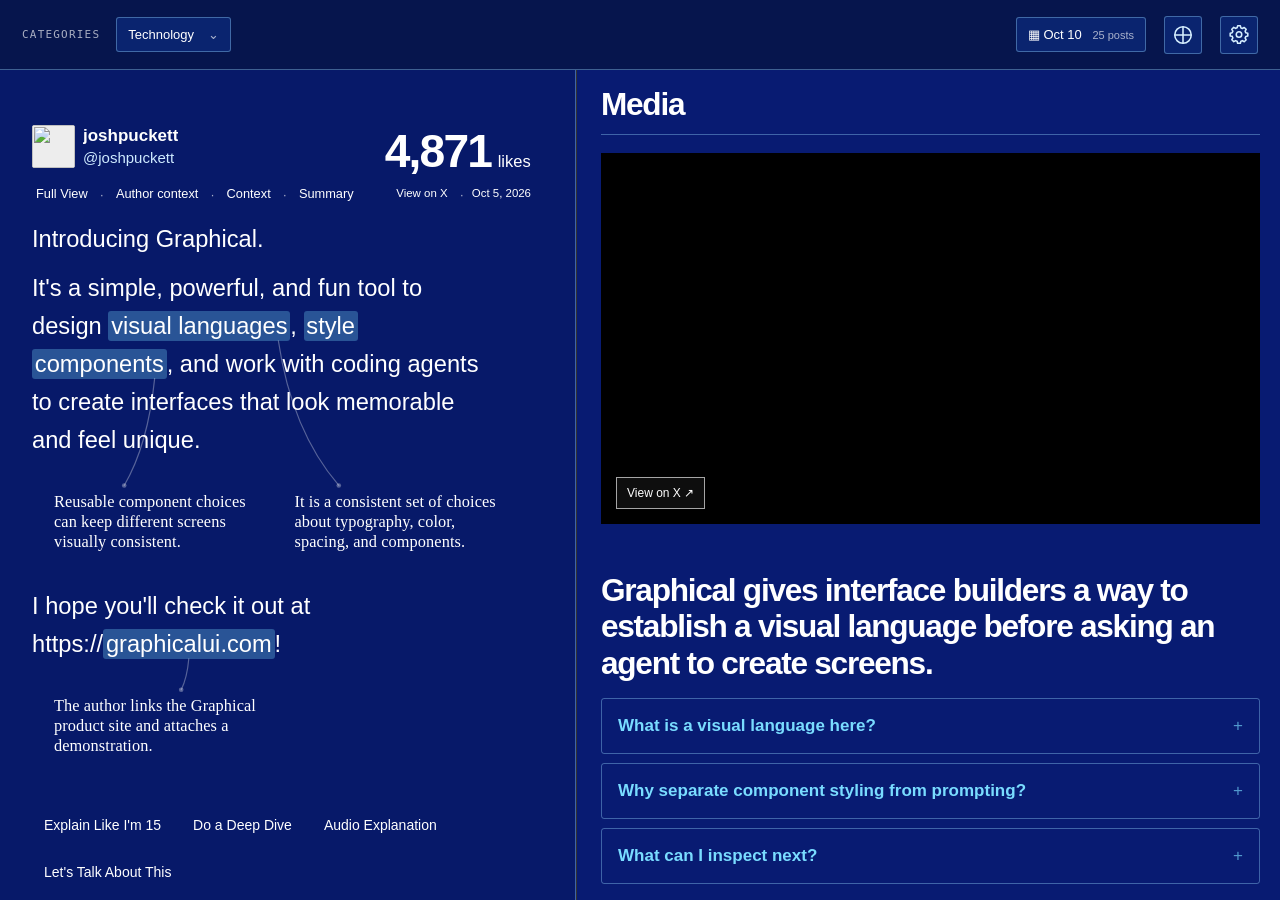
==== index.html @ bf4088bb "Make mobile feed media frames transparent with gray outlines" ====
<!doctype html>
<html lang="en"><head><meta charset="utf-8"><meta name="viewport" content="width=device-width,initial-scale=1"><meta name="description" content="Explore Unseen Gold: posts, perspectives and videos, with filters you control."><meta name="referrer" content="no-referrer"><title>Unseen Gold · Explore</title><link rel="icon" href="assets/logo.png"><link rel="stylesheet" href="style.css?v=black-video-frame-6"><link rel="stylesheet" href="themes.css?v=paper-library-2"><link rel="stylesheet" href="theme-palettes.css?v=expanded-paper-1"><link rel="stylesheet" href="theme-paper.css?v=paper-library-2"><link rel="stylesheet" href="left-reading.css?v=likes-size-nudge-2"><link rel="stylesheet" href="storyline-clean.css?v=1"><link rel="stylesheet" href="compact-feed.css?v=content-only-2"><link rel="stylesheet" href="card-stickers.css?v=expanded-edge-art-3"><link rel="stylesheet" href="world-context.css?v=soft-current-hover-8"><link rel="stylesheet" href="daily-reading.css?v=click-note-3"><link rel="stylesheet" href="category-filters.css?v=1"><link rel="stylesheet" href="reading-progress.css?v=bottom-float-13"><link rel="stylesheet" href="thread-reading.css?v=blue-contrast-7"><link rel="stylesheet" href="floating-video.css?v=draggable-mini-15"><link rel="stylesheet" href="thread-theme.css?v=blue-contrast-4"><link rel="stylesheet" href="post-mini-view.css?v=metadata-size-5"><link rel="stylesheet" href="profile-viewer.css?v=tap-card-5"><link rel="stylesheet" href="post-explorations.css?v=questions-overview-3"><link rel="stylesheet" href="guided-exploration.css?v=guided-visit-2"><link rel="stylesheet" href="youtube-reading.css?v=minute-paragraphs-2"><link rel="stylesheet" href="mobile.css?v=transparent-media-15"></head>
<body><nav id="folder-bar" class="folder-bar" aria-label="Browse categories and daily collections"></nav>
<main><p id="summary" class="sr-only" role="status">Loading your library…</p><section id="viewer"><section id="compact-feed" aria-label="Compact post feed" hidden></section><div class="post-stage"><nav class="post-step-toolbar" aria-label="Browse one post at a time"><button type="button" id="step-prev">← Previous</button><span class="post-step-count"></span><button type="button" id="step-next">Next →</button></nav><div class="post-position"><section id="feed" aria-label="Post feed"></section></div><nav class="post-browser" aria-label="Browse posts"><div id="post-thumbnails" aria-label="Post previews"></div><div class="post-nav-arrows"><button id="prev" class="nav-arrow" aria-label="Previous post">←</button><button id="next" class="nav-arrow" aria-label="Next post">→</button></div></nav></div><aside id="insights" aria-label="Post information"></aside></section><section id="empty" hidden><h2>No posts match these filters</h2><p>Try a lower minimum or a wider date range.</p><button id="empty-reset">Reset filters</button></section></main><header id="bottom-settings" class="topbar" inert><div class="filterbar" aria-label="Explore filters"><div id="common-filters"></div><span class="filter-divider" aria-hidden="true"></span><div id="advanced-filters"></div><div id="feed-layout-switch" role="group" aria-label="Feed layout"><button type="button" data-feed-layout="compact-full">Compact Full Width</button><button type="button" data-feed-layout="compact-split">Compact Split</button><button type="button" data-feed-layout="grid">Grid</button><button type="button" data-feed-layout="next-post">Next Post</button><button type="button" data-feed-layout="panels">Panels</button></div><button id="reset">Reset</button><span class="filter-divider" aria-hidden="true"></span><nav class="tabs" aria-label="Library"><button data-tab="explore" aria-pressed="true">Explore</button><button data-tab="curated" aria-pressed="false">Curated for You</button><button data-tab="saved" aria-pressed="false">Saved <span id="saved-count">0</span></button><button data-tab="custom" aria-pressed="false">My X</button></nav><a href="watch/">Video rooms</a><button id="second-screen">Second screen</button><button id="fullscreen" aria-label="Toggle fullscreen">⛶</button></div><form id="x-source-form" class="x-source-form"><label for="x-source-url">X link</label><input id="x-source-url" type="url" inputmode="url" placeholder="https://x.com/i/bookmarks" aria-label="Custom X link" required><button type="submit">Load</button><button type="button" id="x-import-open">Import data</button></form></header><dialog id="x-import-dialog" class="x-import-dialog"><form method="dialog" class="x-import-dialog-head"><h2>Import X posts</h2><button aria-label="Close import dialog">×</button></form><p>Paste a JSON array of posts captured from the X link. Your imported posts stay in this browser.</p><textarea id="x-import-json" aria-label="X posts JSON" spellcheck="false" placeholder='[{"url":"https://x.com/name/status/123","xText":"Post text"}]'></textarea><div class="x-import-dialog-actions"><span id="x-import-status" role="status"></span><button type="button" id="x-import-save">Show posts</button></div></dialog><script src="mobile-source-previews.js?v=verified-blocks-1"></script><script src="explorer-core.js?v=feed-order-1"></script><script src="source-explainers.js?v=muse-link-1"></script><script src="related-posts.js?v=1"></script><script src="storyline-data.js?v=1"></script><script src="researcher-profiles.js?v=3"></script><script src="world-context.js?v=leaf-descriptions-4"></script><script src="category-filters.js?v=1"></script><script src="daily-reading.js?v=1"></script><script src="floating-video.js?v=draggable-mini-16"></script><script src="youtube-reading-data.js?v=source-text-1"></script><script src="youtube-reading.js?v=visible-autoplay-3"></script><script src="post-explorations-data.js?v=research-five-2"></script><script src="guided-exploration-data.js?v=guided-five-2"></script><script src="guided-exploration.js?v=mobile-preview-policy-3"></script><script src="post-explorations.js?v=guided-visit-6"></script><script src="discussion-demo.js?v=mini-priority-21"></script><script src="card-stickers.js?v=24-edge-art-2"></script><script src="left-reading.js?v=connected-notes-1"></script><script src="compact-feed.js?v=grid-fullscreen-1"></script><script src="highlight-popup.js?v=content-only-4"></script><script src="post-mini-view.js?v=full-view-4"></script><script src="author-profiles.js?v=public-profiles-1"></script><script src="profile-viewer.js?v=first-card-5"></script><script src="reading-arrows.js?v=consistent-line-color-1"></script>
<script src="author-context.js?v=post-role-1"></script><script src="post-context.js?v=1"></script><script src="post-summaries.js?v=1"></script><script src="reading-note-details.js?v=extra-context-1"></script>
<script src="thread-reading.js?v=resource-cues-2"></script><script src="app.js?v=mobile-profile-tap-23"></script><script src="reading-progress.js?v=right-nudge-14"></script><script src="mobile-video.js?v=autoplay-mini-2"></script><script src="mobile.js?v=links-after-explore-11"></script></body></html>
---- style.css ----
:root{color-scheme:light;font-family:Inter,-apple-system,BlinkMacSystemFont,"Segoe UI",sans-serif;color:#242424;background:#f5f5f5}*{box-sizing:border-box}body{margin:0}a{color:inherit;text-decoration:none}button{font:inherit;cursor:pointer}button:disabled{opacity:.25;cursor:default}button:focus-visible,a:focus-visible{outline:3px solid #949494;outline-offset:4px}[hidden]{display:none!important}.topbar{position:sticky;top:0;z-index:5;background:linear-gradient(110deg,#343434,#545454);color:#ffffff;box-shadow:0 3px 14px #2b2b2b20}.filterbar{display:flex;align-items:center;gap:7px;flex-wrap:nowrap;padding:13px 18px;overflow-x:auto;scrollbar-width:thin;scrollbar-color:#999999 transparent}.filterbar>div,.tabs{display:flex;align-items:center;gap:6px;flex-shrink:0}.filterbar button,.filterbar>a{flex-shrink:0;white-space:nowrap;font:500 12px ui-monospace,SFMono-Regular,Menlo,monospace;padding:9px 10px;border:1px solid #ffffff26;border-radius:6px;background:#ffffff0c;color:#eaeaea}.filterbar button strong{font-weight:700;color:white;margin-left:6px}.filterbar button:hover{background:#ffffff20}.filterbar button.active{border-color:#d7d7d7}.filterbar button[aria-pressed=true]{background:#ffffff;color:#313131}.filter-divider{flex:0 0 1px;height:24px;background:#ffffff35;margin:0 4px}.tabs{gap:3px}.filterbar .tabs button{font-family:inherit}.sr-only{position:absolute;width:1px;height:1px;padding:0;margin:-1px;overflow:hidden;clip:rect(0,0,0,0);white-space:nowrap;border:0}main{padding:0 28px 50px}#viewer{display:grid;grid-template-columns:minmax(0,1fr) minmax(0,1fr);min-height:calc(100vh - 70px);align-items:center;gap:30px;max-width:1900px;margin:auto}.post-stage{display:grid;grid-template-columns:38px minmax(0,1fr) 38px;align-items:center;gap:18px;padding:65px 0;overflow:visible}.post-position{min-width:0;max-width:620px;width:100%;justify-self:center}#f2f2f2dd{overflow:visible}.card{background:white;border-radius:15px;border:1px solid #ffffff;box-shadow:0 28px 65px -20px #2b2b2b38,0 7px 18px -8px #23232320;overflow:visible;color:#242424}.card-body{padding:28px}.card-header{display:flex;gap:12px;align-items:center;margin-bottom:23px}.avatar{width:43px;height:43px;border-radius:50%;object-fit:cover;display:grid;place-items:center;background:#ededed;font-weight:700}.identity{min-width:0}.name{display:block;font-size:15px;font-weight:750}.handle{display:block;font-size:13px;color:#898989;margin-top:4px}.x-logo{margin-left:auto;font-size:24px;color:#2d2d2d}.post-text{font-size:clamp(16px,1.2vw,19px);line-height:1.65;white-space:pre-wrap;overflow-wrap:anywhere;margin:0}.post-text a{color:#5d5d5d}.media{display:grid;gap:5px;margin-top:22px}.media img,.media video{display:block;max-height:530px;width:100%;object-fit:contain;border-radius:8px;background:#f4f4f4}.post-footer{display:flex;align-items:center;gap:15px;padding:17px 28px;border-top:1px solid #eeeeee;color:#8f8f8f;font-size:12px}.post-footer a{margin-left:auto;color:#6b6b6b}.save{border:0;background:none;color:#616161;font-size:23px;padding:0}.save[aria-pressed=true]{color:#727272}.nav-arrow{display:grid;place-items:center;width:38px;height:48px;border:0;background:transparent;color:#777777;font-size:28px;border-radius:30px;transition:background .15s}.nav-arrow:hover:not(:disabled){background:#e3e3e3;color:#3f3f3f}#page-count{display:block;text-align:center;font:12px ui-monospace,monospace;color:#a4a4a4;letter-spacing:2px;margin-top:28px}#insights{padding:60px 5vw 65px 2vw;align-self:center;min-width:0}.likes-hero{display:flex;flex-wrap:wrap;align-items:baseline;column-gap:17px;row-gap:0;margin-bottom:33px}.likes-number{font-size:clamp(48px,6.1vw,112px);font-weight:800;letter-spacing:-.065em;line-height:1.06;color:#282828;font-variant-numeric:tabular-nums}.likes-label{font-size:clamp(25px,2.6vw,46px);font-weight:450;color:#848484;letter-spacing:-1.5px}.detail-metrics{list-style:none;margin:0 0 0 18px;padding:0 0 0 24px;border-left:1px solid #dbdbdb;display:flex;flex-direction:column;gap:24px}.detail-metrics li{display:flex;align-items:baseline;flex-wrap:wrap;gap:8px 12px;font-size:17px;position:relative;padding-left:17px}.metric-dot{position:absolute;width:6px;height:6px;border-radius:50%;background:currentColor;left:0;top:10px}.metric-value{font-weight:700;font-size:22px;font-variant-numeric:tabular-nums}.metric-value.unknown{font-size:17px;font-weight:500;opacity:.72}.metric-label{font-size:16px;opacity:.8}.bookmarks{color:#6c6c6c}.comments{color:#717171}.retweets{color:#7f7f7f}.quotes{color:#7d7d7d}.views{color:#757575}.ratio{color:#7e7e7e}.post-context{margin:42px 0 0 43px;max-width:400px;color:#949494;font-size:13px;line-height:1.6}.post-context>span{color:#6e6e6e}.post-context p{margin:4px 0 13px}.post-context small{font-size:12px;color:#a5a5a5}.video-frame{display:block;width:100%;aspect-ratio:16/9;border:0;border-radius:15px 15px 0 0}.original{display:block;font-size:13px;color:#616161;margin-top:15px}#empty{text-align:center;padding:20vh 20px;color:#949494}#empty h2{color:#3c3c3c}#empty button{background:#545454;color:white;padding:12px 20px;border:0;border-radius:7px;margin-top:15px}.error{padding:30px}.companion #second-screen{display:none}@media(min-width:1700px){.filterbar{gap:9px}.filterbar button,.filterbar>a{font-size:13px}}@media(max-width:900px){main{padding:0 14px 40px}#viewer{gap:5px}.post-stage{gap:8px;grid-template-columns:25px minmax(0,1fr) 25px}.nav-arrow{width:25px}.card-body{padding:20px}.post-footer{padding:15px 20px;flex-wrap:wrap}#insights{padding:50px 15px}.likes-number{font-size:46px}.detail-metrics{margin-left:5px;padding-left:15px}.post-context{margin-left:22px}.metric-value{font-size:19px}}@media(max-width:650px){#viewer{grid-template-columns:1fr;gap:0}.post-stage{padding:42px 0 15px;grid-template-columns:27px minmax(0,1fr) 27px}.post-position{max-width:470px}#insights{padding:25px 46px 40px}.likes-number{font-size:58px}.likes-label{font-size:30px}.detail-metrics{gap:19px}.post-text{font-size:16px}.card-body{padding:22px}.likes-hero{margin-bottom:26px}}

/* Monochrome reading surface: all metadata and actions live on the right. */
:root{background:#f7f7f7;color:#161616}.topbar{background:#111;color:#fff;box-shadow:none}.filterbar button,.filterbar>a{color:#ddd;background:#1b1b1b;border-color:#383838}.filterbar button.active{border-color:#fff}.filterbar button[aria-pressed=true]{color:#111;background:#fff}.card{border-radius:4px;box-shadow:0 26px 65px -22px #00000035,0 6px 16px -9px #00000024}.media img,.media video{border-radius:2px;filter:grayscale(1)}.avatar{filter:grayscale(1)}.likes-number{color:#151515}.likes-label{color:#666}.detail-metrics li{color:#555}.metric-value{color:#222}.post-actions{display:flex;align-items:center;flex-wrap:wrap;gap:20px;margin:32px 0 0 43px;font-size:13px;color:#666}.post-actions a{color:#222;text-decoration:underline;text-underline-offset:4px}.post-actions .save{color:#222;font-size:14px}.video-frame{border-radius:4px 4px 0 0}.post-context{margin-top:24px}.post-text a{color:#333;text-decoration:underline}#page-count{color:#888}.nav-arrow:hover:not(:disabled){background:#e8e8e8;color:#111}#empty button{background:#111}
/* Dense two-post discussion prototype. */
:root{color-scheme:dark;background:#111;color:#eee}body{background:#111}.topbar{background:#111;border-bottom:1px solid #333}.filterbar{padding:9px 14px}.filterbar button,.filterbar>a{padding:7px 9px;border-radius:3px;font-size:12px}main{padding:0}#viewer{height:calc(100vh - 57px);min-height:0;grid-template-columns:minmax(0,45fr) minmax(0,55fr);gap:0;max-width:none;align-items:stretch}.post-stage{padding:40px 20px;gap:12px;grid-template-columns:28px minmax(0,1fr) 28px;overflow-y:auto;align-content:start;align-items:center}.post-position{margin-top:30px;max-width:540px}.card{color:#1d1d1d;background:#fff;box-shadow:0 25px 60px #0008;border-color:#fff}.card .post-text{font-size:17px}.card .name{color:#151515}.card .handle{color:#777}.card .x-logo{color:#111}.nav-arrow{width:28px;color:#aaa}.nav-arrow:hover:not(:disabled){background:#303030;color:#fff}.media{max-height:45vh;overflow:auto}.media img{max-height:400px}#insights{padding:0 20px 0 24px;overflow-y:auto;align-self:stretch;border-left:1px solid #333;scrollbar-width:thin;scrollbar-color:#444 #111}.compact-post-data{display:flex;justify-content:space-between;align-items:center;gap:10px;padding-top:21px}.likes-hero{gap:9px;margin:0}.likes-number{font-size:44px;color:#f2f2f2;letter-spacing:-2px}.likes-label{font-size:27px;color:#eee;letter-spacing:-1px}.compact-actions{display:flex;gap:13px;align-items:center;font-size:11px;color:#aaa;flex-wrap:wrap;justify-content:flex-end}.compact-actions a{color:#ddd}.compact-actions .save{font-size:20px;color:#ddd}.metric-ticker{display:flex;gap:13px;flex-wrap:wrap;color:#888;font:11px ui-monospace,monospace;padding:11px 0 16px;border-bottom:1px solid #333}.metric-ticker b{color:#ccc;font-weight:500}.demo-strip{display:flex;justify-content:space-between;gap:10px;padding:10px 0;color:#777;font:9px ui-monospace,monospace;letter-spacing:.4px}.discussion-tabs{display:flex;border:1px solid #444;border-radius:3px;overflow:hidden;position:sticky;top:0;z-index:2;background:#161616}.discussion-tabs button{flex:1;padding:11px 8px;border:0;border-right:1px solid #333;background:transparent;color:#aaa;font-size:12px;white-space:nowrap}.discussion-tabs button:last-child{border-right:0}.discussion-tabs button[aria-pressed=true]{background:#ededed;color:#111;font-weight:650}.discussion-tabs button span{font:10px ui-monospace,monospace;opacity:.6;margin-left:7px}.discussion-tools{display:flex;align-items:center;gap:12px;padding:12px 0;color:#888;font:11px ui-monospace,monospace}.discussion-tools label{display:flex;align-items:center;gap:7px;white-space:nowrap}.discussion-tools select{font:11px inherit;border:1px solid #3a3a3a;background:#1a1a1a;color:#ddd;padding:6px;border-radius:3px}.discussion-tools input{min-width:60px;flex:1;padding:7px 9px;background:#191919;color:#eee;border:1px solid #333;border-radius:3px;font-size:12px}.discussion-tools>span{white-space:nowrap}.thread-columns{display:grid;grid-template-columns:1fr 56px 56px;padding:7px 25px 7px 10px;font:9px ui-monospace,monospace;color:#666;letter-spacing:1px;border-bottom:1px solid #3a3a3a}.thread-columns span:not(:first-child){text-align:right}.thread{border-bottom:1px solid #303030}.thread-head{display:grid;grid-template-columns:21px minmax(0,1fr) 43px 49px 13px;width:100%;align-items:center;gap:7px;text-align:left;background:transparent;color:#ddd;border:0;padding:13px 4px 13px 8px;border-radius:0}.thread-head:hover{background:#1c1c1c}.thread-index{font:10px ui-monospace,monospace;color:#626262;align-self:start;padding-top:3px}.thread-title{font-size:13px;line-height:1.45}.thread-meta{display:block;color:#777;font:10px ui-monospace,monospace;margin-top:6px;line-height:1.8}.thread-meta em{font-style:normal;background:#222;border:1px solid #333;border-radius:2px;padding:2px 4px;color:#929292;font-size:9px}.thread-count{text-align:right;color:#aaa;font:11px ui-monospace,monospace}.expand-symbol{color:#777;text-align:right}.thread.expanded{background:linear-gradient(90deg,#1c1c1c,#151515)}.thread-content{margin:0 15px 15px 35px;border-left:1px solid #444;padding:1px 0 0 14px}.answer-heading{display:flex;align-items:center;gap:9px;margin-top:2px}.speaker{font-size:12px;font-weight:650;color:#eee}.type-label{font:9px ui-monospace,monospace;color:#777;border:1px solid #444;padding:2px 5px;border-radius:2px}.thread-content>p{font-size:13px;line-height:1.6;color:#bcbcbc;margin:9px 0}.answer-actions{display:flex;gap:12px;align-items:center;flex-wrap:wrap;color:#666;font:10px ui-monospace,monospace}.answer-actions button{background:#252525;border:1px solid #3f3f3f;padding:5px 7px;border-radius:3px;color:#bbb;font-size:10px}.answer-actions button[aria-pressed=true]{background:#eee;color:#111}.human-reply{display:flex;gap:9px;margin-top:16px;padding-top:11px;border-top:1px solid #2d2d2d;font-size:11px}.initials{display:grid;place-items:center;flex:0 0 23px;height:23px;border-radius:3px;background:#333;color:#aaa;font:9px ui-monospace,monospace}.human-reply strong{font-size:11px;color:#bcbcbc}.reply-time{font:10px ui-monospace,monospace;color:#666}.human-reply p{font-size:12px;line-height:1.55;color:#989898;margin:5px 0}.more-replies{font-size:11px;color:#888;padding-left:32px;margin-top:6px}.more-replies summary{cursor:pointer;font-size:10px;color:#999}.more-replies p{line-height:1.6}.discussion-bottom{display:flex;justify-content:space-between;color:#666;font:9px ui-monospace,monospace;padding:15px 0 25px}.discussion-empty{font-size:13px;color:#999;padding:30px 10px}#empty h2{color:#eee}#empty{color:#aaa}@media(max-width:1050px){#viewer{grid-template-columns:minmax(0,42fr) minmax(0,58fr)}.post-stage{padding:25px 8px;gap:5px;grid-template-columns:20px minmax(0,1fr) 20px}.post-position{margin-top:25px}.card-body{padding:20px}.card .post-text{font-size:15px}#insights{padding:0 12px}.likes-number{font-size:34px}.likes-label{font-size:22px}.compact-post-data{align-items:flex-start}.compact-actions{max-width:130px;font-size:10px}.discussion-tabs button{font-size:11px;padding:10px 4px}.discussion-tabs button span{margin-left:4px}.thread-head{grid-template-columns:16px minmax(0,1fr) 30px 36px 9px;gap:4px}.thread-title{font-size:12px}}@media(max-width:650px){#viewer{height:auto;display:block}.post-stage{padding:20px 18px}.post-position{margin-top:0;max-width:430px}.post-stage .media{max-height:260px}#insights{border-left:0;border-top:1px solid #333;padding:0 15px;overflow:visible}.compact-post-data{padding-top:18px}.discussion-tabs{top:0}.thread-content{margin-left:23px}#page-count{margin:15px 0}}
.post-stage{overflow:visible}.thread-title{color:#ddd}.thread-meta{color:#939393}.demo-strip{color:#999}.thread-columns{color:#999}.answer-actions{color:#919191}.type-label{color:#999}

/* Public conversation preview: one visible turn per fixed-height thread card. */
.post-stage{position:relative;display:flex;align-items:center;justify-content:center;min-width:0;padding:34px 52px}
.post-position{margin:0;width:100%;max-width:540px}
.post-stage .nav-arrow{position:absolute;top:50%;transform:translateY(-50%);z-index:3;width:38px;height:52px;border-radius:3px;color:#aaa}
.post-stage #prev{left:9px}.post-stage #next{right:9px}
.post-stage .nav-arrow:hover:not(:disabled),.post-stage .nav-arrow:focus-visible{background:#000;color:#fff;box-shadow:0 12px 28px #0009}
.likes-number{font-size:53px}
.discussion{padding-top:15px}
.discussion-tabs{position:relative;top:auto;overflow:visible}
.discussion-tabs button{font-size:14px;padding:13px 8px}
.discussion-tabs button span{font-size:11px}
.view-tabs{display:flex;gap:4px;padding:8px 0 13px;border-bottom:1px solid #363636;margin-bottom:9px}
.view-tabs button{font-size:13px;color:#aaa;background:transparent;border:1px solid #454545;padding:7px 18px;border-radius:2px}
.view-tabs button:hover{background:#272727;color:#fff}
.view-tabs button[aria-pressed=true]{background:#eee;color:#111;border-color:#eee;font-weight:700}
.threads{display:grid;gap:9px;align-items:stretch}
.threads.list{grid-template-columns:minmax(0,1fr)}
.threads.grid{grid-template-columns:repeat(3,minmax(0,1fr))}
.thread{min-width:0;height:260px;display:flex;flex-direction:column;border:1px solid #3d3d3d;background:#181818;padding:18px 18px 11px;overflow:visible}
.thread:hover{border-color:#777;background:#1d1d1d}
.thread-top{display:flex;align-items:flex-start;gap:10px;min-width:0}
.thread-question{flex:1;min-width:0;margin:0;color:#f3f3f3;font-size:24px;line-height:1.22;font-weight:650;letter-spacing:-.035em;display:-webkit-box;-webkit-box-orient:vertical;-webkit-line-clamp:3;line-clamp:3;overflow:hidden}
.thread-icons{display:flex;gap:3px;flex:0 0 auto;margin-left:auto}
.meta-control{position:relative;display:inline-flex}
.meta-icon{display:grid;place-items:center;width:25px;height:25px;padding:0;border:1px solid #444;border-radius:2px;background:#232323;color:#aaa;font:15px ui-monospace,monospace}
.meta-icon:hover,.meta-icon:focus-visible,.meta-icon[aria-expanded=true]{background:#eee;color:#111;border-color:#eee}
.meta-popover{display:none;position:absolute;right:0;top:calc(100% + 7px);z-index:10;width:max-content;max-width:min(235px,70vw);padding:9px 11px;background:#eee;color:#111;border:1px solid #fff;box-shadow:0 10px 24px #0008;font:12px/1.4 ui-monospace,monospace;white-space:normal}
.meta-control:hover .meta-popover,.meta-control:focus-within .meta-popover,.meta-icon[aria-expanded=true]+.meta-popover{display:block}
.thread-answer{min-height:0;margin-top:16px}
.answer-by{display:block;color:#ddd;font-size:14px;font-weight:700}
.answer-by span{color:#888;font-size:12px;font-weight:400}
.thread-answer p{color:#bbb;font-size:17px;line-height:1.48;margin:7px 0 0;display:-webkit-box;-webkit-box-orient:vertical;-webkit-line-clamp:3;line-clamp:3;overflow:hidden}
.thread-navigation{display:flex;align-items:center;justify-content:space-between;gap:12px;margin-top:auto;padding-top:9px;border-top:1px solid #363636}
.turn-counter{font:12px ui-monospace,monospace;color:#858585;letter-spacing:.7px}
.turn-controls{display:flex;gap:5px}
.turn-controls button{width:31px;height:28px;padding:0;border:1px solid #505050;border-radius:2px;background:#262626;color:#eee;font-size:18px;line-height:1}
.turn-controls button:hover:not(:disabled){background:#eee;color:#111;border-color:#eee}
.turn-controls button:disabled{opacity:.28}
.threads.grid .thread{height:330px;padding:14px 11px 10px}
.threads.grid .thread-question{font-size:19px;-webkit-line-clamp:5;line-clamp:5}
.threads.grid .thread-top{gap:4px}
.threads.grid .thread-icons{gap:2px}
.threads.grid .meta-icon{width:20px;height:22px;font-size:12px}
.threads.grid .thread-answer{margin-top:13px}
.threads.grid .thread-answer p{font-size:14px;-webkit-line-clamp:6;line-clamp:6}
.threads.grid .answer-by{font-size:12px}
.threads.grid .answer-by span{font-size:10px}
.discussion-bottom{padding:13px 0 25px;font-size:10px;color:#888}
@media(max-width:1050px){.post-stage{padding:25px 31px}.post-stage #prev{left:2px}.post-stage #next{right:2px}.post-stage .nav-arrow{width:27px;height:48px}.likes-number{font-size:41px}.discussion-tabs button{font-size:12px}.thread-question{font-size:22px}.threads.grid .thread-question{font-size:16px}.threads.grid .thread-answer p{font-size:12px}}
@media(max-width:650px){.post-stage{padding:22px 34px}.post-stage .nav-arrow{top:50%}.likes-number{font-size:62px}.thread{height:280px}.thread-question{font-size:22px}.thread-answer p{font-size:16px}.threads.grid{grid-template-columns:repeat(3,minmax(0,1fr))}.threads.grid .thread{height:330px;padding:9px 6px}.threads.grid .thread-question{font-size:13px}.threads.grid .thread-answer p{font-size:11px}.threads.grid .thread-icons{flex-direction:column}}

/* Large-format reading treatment for X posts, with attribution and permalink intact. */
.post-stage{background:#f5f5f2;color:#101010;padding:26px 58px}
.post-position{height:100%;max-width:660px;display:flex;flex-direction:column;justify-content:center}
#feed{min-height:0}
.post-reading{display:flex;flex-direction:column;justify-content:center;gap:34px;width:100%;min-height:calc(100vh - 155px);background:transparent;color:#111}
.post-reading-head{display:flex;align-items:center;justify-content:space-between;gap:22px}
.post-author{display:flex;align-items:center;gap:13px;min-width:0}
.post-author .avatar{width:48px;height:48px;flex:0 0 48px;border-radius:50%}
.post-author-copy{display:flex;flex-direction:column;gap:3px;min-width:0}
.post-author-copy strong{font-size:18px;font-weight:750;line-height:1.2;color:#111}
.post-author-copy>span{font-size:14px;color:#686868}
.post-x-logo{position:absolute;top:24px;right:25px;display:grid;place-items:center;width:43px;height:43px;color:#111}
.x-mark{display:block;width:31px;height:31px}
.post-reading-content{min-width:0}
.post-reading .post-text{font-size:clamp(30px,2.15vw,42px);line-height:1.31;letter-spacing:-.038em;font-weight:520;color:#111;white-space:pre-wrap;overflow-wrap:anywhere;margin:0}
.post-reading.long-post .post-text{font-size:clamp(25px,1.72vw,34px);line-height:1.36}
.post-reading.short-post .post-text{font-size:clamp(38px,2.65vw,51px);line-height:1.2}
.post-reading .post-text a{color:inherit;font-size:inherit;letter-spacing:inherit;text-decoration:underline;text-decoration-thickness:1px;text-underline-offset:5px}
.post-reading .media{display:grid;grid-template-columns:repeat(2,minmax(0,1fr));gap:8px;margin-top:28px;max-height:none;overflow:visible}
.post-reading .media img,.post-reading .media video{max-height:240px;width:100%;height:100%;object-fit:cover;background:#e3e3e3;filter:none;border-radius:2px}
.post-reading-footer{display:flex;gap:18px;align-items:center;color:#646464;font-size:13px}
.post-reading-footer a:last-child{text-decoration:underline;text-underline-offset:3px}
.post-stage .nav-arrow{color:#555}
.post-stage .nav-arrow:hover:not(:disabled){background:#000;color:#fff}
#page-count{margin:0 0 6px;color:#858585}
@media(max-width:1250px){.post-stage{padding:24px 46px}.post-reading{gap:26px}.post-reading.long-post .post-text{font-size:clamp(23px,2vw,30px)}.post-reading.short-post .post-text{font-size:clamp(32px,3vw,48px)}}
@media(max-width:650px){.post-stage{padding:24px 38px}.post-reading{min-height:0;gap:24px}.post-reading.long-post .post-text{font-size:27px}.post-reading.short-post .post-text{font-size:40px}.post-reading .media img,.post-reading .media video{max-height:190px}}

/* Dark post canvas with navigation below the content. */
.post-stage{display:block;background:#101010;color:#fff;padding:55px 78px 88px;overflow:visible}
.post-position{display:block;height:auto;max-width:none;width:100%;margin:0}
.post-reading{min-height:0;display:flex;flex-direction:column;justify-content:flex-start;gap:34px;color:#fff}
.post-reading-head{justify-content:flex-start;padding-right:78px}
.post-author{gap:12px}
.post-author .avatar{width:43px;height:43px;flex-basis:43px;border-radius:3px;filter:none}
.post-author-copy{flex-direction:row;align-items:baseline;gap:10px;flex-wrap:wrap}
.post-author-copy strong{font-size:17px;color:#fff}
.post-author-copy>span{font-size:15px;color:#a7a7a7}
.post-x-logo{top:27px;right:33px;width:54px;height:54px;color:#fff}
.x-mark{width:44.25px;height:44.25px}
.post-reading .post-text{color:#f5f5f5;font-size:clamp(34px,2.4vw,45px);line-height:1.27;font-weight:520}
.post-reading.long-post .post-text{font-size:clamp(31px,1.9vw,38px);line-height:1.29}
.post-reading.short-post .post-text{font-size:clamp(42px,2.9vw,56px)}
.post-reading .post-text a{color:#f5f5f5}
.post-reading .media img,.post-reading .media video{background:#252525}
.post-stage .nav-arrow{top:auto;bottom:21px;transform:none;width:43px;height:43px;border:1px solid #555;background:#1c1c1c;color:#fff;font-size:25px}
.post-stage #prev{left:78px}.post-stage #next{left:129px;right:auto}
.post-stage .nav-arrow:hover:not(:disabled),.post-stage .nav-arrow:focus-visible{background:#fff;color:#111;box-shadow:none}
#page-count{position:absolute;bottom:31px;right:39px;margin:0;color:#fff;font-size:13px;letter-spacing:1px}
@media(max-width:1250px){.post-stage{padding:50px 50px 87px}.post-reading.long-post .post-text{font-size:clamp(25px,2.15vw,30px)}.post-reading.short-post .post-text{font-size:clamp(34px,3vw,43px)}.post-stage #prev{left:50px}.post-stage #next{left:101px}}
@media(max-width:650px){.post-stage{padding:90px 32px 90px}.post-reading{gap:25px}.post-reading-head{padding-right:0}.post-reading.long-post .post-text{font-size:28px}.post-reading.short-post .post-text{font-size:40px}.post-x-logo{top:13px;right:20px}.post-stage #prev{left:32px}.post-stage #next{left:83px}#page-count{right:30px;bottom:34px}}

/* Persistent save-to-folder bar. */
#viewer{height:calc(100vh - 57px - 82px)}
.folder-bar{position:fixed;bottom:0;left:0;right:0;z-index:8;display:flex;align-items:center;gap:18px;height:82px;padding:10px 22px;background:#0a0a0a;color:#fff;border-top:1px solid #3e3e3e;box-shadow:0 -10px 28px #0006}
.folder-bar-label{flex:0 0 auto;color:#777;font:11px ui-monospace,SFMono-Regular,Menlo,monospace;letter-spacing:1.2px}
.folder-list{display:flex;align-items:center;gap:8px;min-width:0;overflow-x:auto;scrollbar-width:thin;scrollbar-color:#555 transparent}
.folder-tile{display:flex;align-items:center;gap:9px;min-width:116px;max-width:190px;min-height:52px;padding:7px 12px 7px 7px;border:1px solid #444;border-radius:3px;background:#171717;color:#e8e8e8;text-align:left;white-space:nowrap}
.folder-tile:hover:not(:disabled){border-color:#ddd;background:#242424}
.folder-tile[aria-pressed=true]{border-color:#eee;background:#262626;color:#fff}
.folder-tile:disabled{opacity:.45}
.folder-icon-box{display:grid;place-items:center;flex:0 0 36px;width:36px;height:36px;border:0;background:transparent;color:#ddd;font-size:26px;line-height:1}
.folder-icon-box svg{display:block;width:20px;height:20px;fill:none;stroke:currentColor;stroke-width:1.8;stroke-linejoin:round}
.folder-tile[aria-pressed=true] .folder-icon-box{background:transparent;color:#fff}
.folder-tile[aria-pressed=true] .folder-icon-box svg{fill:currentColor}
.folder-name{overflow:hidden;text-overflow:ellipsis;font-size:13px;font-weight:650}
.folder-add{border-style:dashed;color:#a9a9a9}
.folder-add .folder-icon-box{font-weight:300;font-family:Arial,sans-serif}
.folder-create{display:flex;align-items:center;gap:6px;min-width:0}
.folder-create input{width:160px;min-width:100px;height:39px;padding:0 10px;border:1px solid #777;border-radius:2px;background:#181818;color:#fff;font:13px inherit}
.folder-create button{height:39px;padding:0 11px;border:1px solid #777;border-radius:2px;background:#e8e8e8;color:#111;font-size:12px;white-space:nowrap}
.folder-create #folder-cancel{background:#222;color:#ddd}
.folder-notice{margin-left:auto;min-width:120px;color:#b4b4b4;font:11px ui-monospace,monospace;text-align:right;white-space:nowrap}
@media(max-width:1050px){.folder-bar{padding:8px 12px;gap:10px}.folder-bar-label{display:none}.folder-notice{min-width:0}.folder-tile{min-width:105px}}
@media(max-width:650px){#viewer{height:auto}.folder-bar{height:74px;padding:7px 9px}.folder-list{width:100%}.folder-tile{min-height:48px;min-width:106px;padding:5px}.folder-icon-box{width:32px;height:32px;flex-basis:32px}.folder-name{font-size:11px}.folder-notice{display:none}main{padding-bottom:74px}}
@media(min-width:651px) and (max-height:800px){.post-stage{padding-top:30px;padding-bottom:75px}.post-reading{gap:17px}.post-reading.long-post .post-text{font-size:22px;line-height:1.27}.post-reading.short-post .post-text{font-size:39px}.post-reading .media img,.post-reading .media video{max-height:160px}}

/* Question-first cards reveal the answer on hover or explicit tap. */
.thread-top{flex:1;align-items:center}
.thread-question{font-size:clamp(31px,2.1vw,40px);line-height:1.14;-webkit-line-clamp:4;line-clamp:4}
.question-trigger{display:block;width:100%;padding:0;border:0;background:transparent;color:inherit;font:inherit;line-height:inherit;letter-spacing:inherit;text-align:left;cursor:pointer}
.question-trigger:focus-visible{outline:2px solid #ddd;outline-offset:5px}
.thread-answer{display:none}
.thread-icons{align-self:flex-start}
.thread:hover:not(.hover-suppressed) .thread-top,.thread.revealed .thread-top{flex:0 0 auto;align-items:flex-start}
.thread:hover:not(.hover-suppressed) .thread-question,.thread.revealed .thread-question{font-size:24px;line-height:1.22;-webkit-line-clamp:3;line-clamp:3}
.thread:hover:not(.hover-suppressed) .thread-answer,.thread.revealed .thread-answer{display:block}
.threads.grid .thread-question{font-size:23px;line-height:1.18;-webkit-line-clamp:7;line-clamp:7}
.threads.grid .thread:hover:not(.hover-suppressed) .thread-question,.threads.grid .thread.revealed .thread-question{font-size:18px;-webkit-line-clamp:5;line-clamp:5}
@media(max-width:1050px){.thread-question{font-size:31px}.threads.grid .thread-question{font-size:19px}}
@media(max-width:650px){.thread-question{font-size:29px}.threads.grid .thread-question{font-size:17px}.thread:hover:not(.hover-suppressed) .thread-question,.thread.revealed .thread-question{font-size:22px}.threads.grid .thread:hover:not(.hover-suppressed) .thread-question,.threads.grid .thread.revealed .thread-question{font-size:14px}}
@media(max-width:1450px){.threads.grid{grid-template-columns:repeat(2,minmax(0,1fr))}}
@media(max-width:650px){.threads.grid{grid-template-columns:minmax(0,1fr)}.threads.grid .thread-question{font-size:25px}.threads.grid .thread:hover:not(.hover-suppressed) .thread-question,.threads.grid .thread.revealed .thread-question{font-size:20px}}

/* Folder access above the reading panes; filters below. */
body{padding-top:82px;padding-bottom:57px}
.folder-bar{top:0;bottom:auto;border-top:0;border-bottom:1px solid #3e3e3e;box-shadow:0 10px 28px #0006}
.topbar{position:fixed;top:auto;bottom:0;left:0;right:0;z-index:8;height:57px;border-bottom:0;border-top:1px solid #333}
main{padding:0}
.thread{height:340px}
.thread-question{font-size:clamp(46px,3.4vw,64px);line-height:1.08;-webkit-line-clamp:5;line-clamp:5}
.threads.grid .thread{height:390px}
.threads.grid .thread-question{font-size:clamp(30px,2.3vw,43px);line-height:1.12;-webkit-line-clamp:8;line-clamp:8}
.thread:hover:not(.hover-suppressed) .thread-question,.thread.revealed .thread-question{font-size:32px;line-height:1.16}
.threads.grid .thread:hover:not(.hover-suppressed) .thread-question,.threads.grid .thread.revealed .thread-question{font-size:25px}
@media(max-width:650px){body{padding-top:74px}.thread-question{font-size:42px}.threads.grid .thread-question{font-size:40px}.thread{height:360px}.threads.grid .thread{height:390px}}

/* Larger, lighter source-post typography. */
.post-reading .post-text{font-size:clamp(40px,2.85vw,54px);font-weight:350;line-height:1.25}
.post-reading.long-post .post-text{font-size:clamp(36px,2.3vw,46px);line-height:1.27}
.post-reading.short-post .post-text{font-size:clamp(49px,3.45vw,67px)}
@media(max-width:1250px){.post-reading.long-post .post-text{font-size:clamp(30px,2.6vw,36px)}.post-reading.short-post .post-text{font-size:clamp(41px,3.6vw,52px)}}
@media(min-width:651px) and (max-height:800px){.post-reading.long-post .post-text{font-size:27px}.post-reading.short-post .post-text{font-size:47px}}
@media(max-width:650px){.post-reading.long-post .post-text{font-size:34px}.post-reading.short-post .post-text{font-size:48px}}

/* A persistent preview rail beside the post arrows. */
.post-stage{display:flex;flex-direction:column;align-items:stretch;justify-content:flex-start;padding:0;min-height:0;overflow:hidden}
.post-position{flex:1;min-height:0;overflow-y:auto;overscroll-behavior:contain;padding:50px 50px 28px;scrollbar-width:thin;scrollbar-color:#444 #101010}
.post-browser{flex:0 0 94px;display:flex;align-items:center;gap:8px;padding:14px 20px;border-top:1px solid #303030;background:#101010;min-width:0}
.post-stage .post-browser .nav-arrow{position:static;transform:none;width:36px;height:40px;flex:0 0 36px;font-size:23px}
#post-thumbnails{display:flex;gap:8px;overflow-x:auto;min-width:0;scrollbar-width:thin;padding:3px}
.post-thumbnail{position:relative;width:60px;height:60px;flex:0 0 60px;padding:0;border:1px solid #555;border-radius:3px;background:#202020;color:#eee;overflow:hidden;opacity:.55}
.post-thumbnail:hover{opacity:1;border-color:#aaa}.post-thumbnail[aria-current=true]{opacity:1;border:2px solid #f4f4f4}
.post-thumbnail img{width:100%;height:100%;object-fit:cover}.thumbnail-number{position:absolute;bottom:0;right:0;background:#000c;padding:0 4px;font:10px/17px ui-monospace,monospace}.thumbnail-excerpt{display:block;padding:5px;font-size:9px;line-height:1.15;text-align:left}
.post-browser #page-count{position:static;margin-left:auto;font-size:10px;letter-spacing:0;white-space:nowrap}
@media(min-width:1251px){.post-position{padding:55px 78px 28px}.post-browser{padding-left:30px;padding-right:30px}}
@media(max-width:650px){.post-stage{height:calc(100dvh - 131px);min-height:340px}.post-position{padding:90px 32px 25px}.post-browser{padding:12px 20px}}

/* Tighten the source reading hierarchy. */
.post-position{padding-top:25px}
.post-reading{gap:16px}
.post-x-logo{top:22px;right:33px;width:43.2px;height:43.2px}
.x-mark{width:35.4px;height:35.4px}
.post-reading .post-text{font-size:clamp(38px,2.7075vw,51.3px)}
.post-reading.long-post .post-text{font-size:clamp(34.2px,2.185vw,43.7px)}
.post-reading.short-post .post-text{font-size:clamp(46.55px,3.2775vw,63.65px)}
@media(min-width:1251px){.post-position{padding-top:30px}}
@media(max-width:1250px){.post-reading.long-post .post-text{font-size:clamp(28.5px,2.47vw,34.2px)}.post-reading.short-post .post-text{font-size:clamp(38.95px,3.42vw,49.4px)}}
@media(min-width:651px) and (max-height:800px){.post-reading.long-post .post-text{font-size:25.65px}.post-reading.short-post .post-text{font-size:44.65px}}
@media(max-width:650px){.post-position{padding-top:35px}.post-reading.long-post .post-text{font-size:32.3px}.post-reading.short-post .post-text{font-size:45.6px}.post-x-logo{top:13px;right:20px}}

/* Compact discussion rows reveal the complete question and response on click. */
.threads.compact{display:block}
.threads.compact .thread{height:auto;min-height:0;display:block;padding:0;margin:0;border:0;border-bottom:1px solid #363636;background:#151515;overflow:visible}
.threads.compact .thread-top,.threads.compact .thread:hover:not(.hover-suppressed) .thread-top,.threads.compact .thread.revealed .thread-top{display:flex;align-items:center;padding:0;gap:0}
.threads.compact .thread-question,.threads.compact .thread:hover:not(.hover-suppressed) .thread-question,.threads.compact .thread.revealed .thread-question{display:block;min-width:0;width:100%;margin:0;color:#e8e8e8;font-size:17px;font-weight:350;line-height:1.3;letter-spacing:0;overflow:visible}
.threads.compact .question-trigger{display:block;width:100%;padding:15px 17px;font-size:inherit;font-weight:inherit;line-height:inherit;white-space:nowrap;overflow:hidden;text-overflow:ellipsis}
.threads.compact .thread.revealed .question-trigger{white-space:normal;overflow:visible;text-overflow:clip;padding-bottom:7px}
.threads.compact .thread-icons{display:none}
.threads.compact .thread-answer,.threads.compact .thread:hover:not(.hover-suppressed) .thread-answer{display:none}
.threads.compact .thread.revealed .thread-answer{display:block;margin:0;padding:0 17px 16px}
.threads.compact .thread-answer .answer-by{font-size:11px;font-weight:400;color:#999}
.threads.compact .thread-answer p{display:block;margin:0;color:#c4c4c4;font-size:14px;font-weight:300;line-height:1.55;overflow:visible}
.threads.compact .thread-navigation{display:none}
.threads.compact .thread.revealed .thread-navigation{display:flex;margin:0 17px;padding:7px 0 12px}
.threads.compact .thread:hover{background:#202020}
.threads.compact .thread.revealed{background:#202020}
@media(max-width:650px){.threads.compact .thread-question,.threads.compact .thread:hover:not(.hover-suppressed) .thread-question,.threads.compact .thread.revealed .thread-question{font-size:16px}}
.threads.compact .thread.revealed .thread-answer,.threads.compact .thread.revealed:hover:not(.hover-suppressed) .thread-answer{display:block}

/* Individual compact plaques with depth controls beside each question. */
.threads.compact .thread{border:1px solid #292929;border-radius:3px;margin:0 0 8px;background:#0d0d0d}
.threads.compact .thread:hover{border-color:#3b3b3b;background:#151515}
.threads.compact .thread.revealed{border-color:#444;background:#161616}
.threads.compact .thread-top,.threads.compact .thread:hover:not(.hover-suppressed) .thread-top,.threads.compact .thread.revealed .thread-top{gap:5px;padding-right:12px}
.threads.compact .thread-question,.threads.compact .thread:hover:not(.hover-suppressed) .thread-question,.threads.compact .thread.revealed .thread-question{flex:1;width:auto}
.threads.compact .question-trigger{padding:14px 8px 14px 16px}
.compact-turn-controls{display:flex;align-items:center;gap:4px;flex:0 0 auto}
.compact-turn-controls button{display:grid;place-items:center;width:29px;height:29px;padding:0;border:1px solid #535353;border-radius:3px;background:#252525;color:#d4d4d4;font-size:17px;line-height:1}
.compact-turn-controls button:hover:not(:disabled),.compact-turn-controls button:focus-visible{background:#eee;color:#111;border-color:#eee}
.compact-turn-controls button:disabled{opacity:.25}
.threads.compact .thread.revealed .thread-answer{padding-bottom:12px}
.threads.compact .thread-navigation,.threads.compact .thread.revealed .thread-navigation{display:none}
/* Hold either compact arrow to choose among eight question depths. */
.compact-turn-controls button{touch-action:none}
#depth-picker{position:fixed;z-index:50;width:min(440px,calc(100vw - 24px));max-height:min(520px,calc(100vh - 24px));overflow-y:auto;padding:7px;border:1px solid #a8a8a8;border-radius:6px;background:#202020;box-shadow:0 16px 48px #000b;color:#eee}
.depth-picker-title{margin:5px 8px 8px;color:#aaa;font:10px ui-monospace,SFMono-Regular,Menlo,monospace;letter-spacing:.8px}
.depth-option{display:flex;gap:11px;align-items:flex-start;width:100%;min-height:43px;padding:9px 10px;border:0;border-radius:3px;background:transparent;color:#d5d5d5;text-align:left;font:13px/1.35 Inter,-apple-system,BlinkMacSystemFont,"Segoe UI",sans-serif}
.depth-option span:first-child{color:#aaa;font:11px/1.5 ui-monospace,monospace}
.depth-option:hover,.depth-option[aria-selected=true]{background:#f0f0f0;color:#111}
.depth-option:hover span:first-child,.depth-option[aria-selected=true] span:first-child{color:#444}

/* Compact discussion controls share one row beneath the larger like count. */
.likes-number{font-size:64px}
.discussion-nav{display:flex;align-items:center;justify-content:space-between;gap:12px;padding:0 0 13px;border-bottom:1px solid #363636;margin-bottom:9px;overflow-x:auto;scrollbar-width:thin}
.discussion-tabs{display:flex;flex:0 0 auto;gap:4px;border:0;border-radius:0;background:transparent;overflow:visible}
.view-tabs{display:flex;flex:0 0 auto;gap:4px;margin:0 0 0 auto;padding:0;border:0}
.discussion-tabs button,.view-tabs button{flex:0 0 auto;padding:7px 12px;border:1px solid #454545;border-radius:2px;background:transparent;color:#aaa;font-size:13px;font-weight:400;white-space:nowrap}
.discussion-tabs button:last-child{border-right:1px solid #454545}
.discussion-tabs button:hover,.view-tabs button:hover{background:#272727;color:#fff}
.discussion-tabs button[aria-pressed=true],.view-tabs button[aria-pressed=true]{background:#eee;color:#111;border-color:#eee;font-weight:700}
@media(max-width:1050px){.likes-number{font-size:49px}.discussion-tabs button,.view-tabs button{padding:7px 9px;font-size:12px}}
@media(max-width:650px){.likes-number{font-size:74px}}

/* Clear on/off feedback for the fixed folder and filter bars. */
.folder-tile,.filterbar button,.filterbar>a{transition:background-color .18s ease,border-color .18s ease,color .18s ease,box-shadow .18s ease,transform .12s ease}
.folder-tile:not(:disabled):active,.filterbar button:not(:disabled):active{transform:scale(.97)}
.folder-tile[aria-pressed=true]{background:#303030;border-color:#f1f1f1;box-shadow:inset 0 0 0 1px #ffffff45,0 0 14px #ffffff21}
.folder-tile[aria-pressed=false]{background:#131313;border-color:#393939;color:#a7a7a7}
.folder-tile[aria-pressed=false] .folder-icon-box{background:transparent;color:#999}
.folder-tile[aria-pressed=false]:hover{background:#202020;color:#eee;border-color:#aaa}
.filterbar [data-filter][aria-pressed=true],.filterbar .tabs button[aria-pressed=true],#second-screen[aria-pressed=true],#fullscreen[aria-pressed=true]{background:#f0f0f0;color:#111;border-color:#f0f0f0;box-shadow:0 0 13px #ffffff30}
.filterbar [data-filter][aria-pressed=true] strong{color:#111}
.filterbar [data-filter][aria-pressed=false]{background:#171717;border-color:#383838;color:#a9a9a9}
.filterbar [data-filter][aria-pressed=false] strong{color:#ddd}
.filterbar [data-filter][aria-pressed=false]:hover,.filterbar .tabs button[aria-pressed=false]:hover{background:#282828;color:#fff;border-color:#777}
@media(prefers-reduced-motion:reduce){.folder-tile,.filterbar button,.filterbar>a{transition:none}}

/* Settings drawer and reduced source-post type. */
body{padding-bottom:0}
#viewer{height:calc(100vh - 82px)}
.settings-toggle{display:grid;place-items:center;flex:0 0 42px;width:42px;height:42px;margin-left:auto;border:1px solid #444;border-radius:3px;background:#171717;color:#bdbdbd}
.settings-toggle svg{width:22px;height:22px;fill:none;stroke:currentColor;stroke-width:1.7;stroke-linejoin:round}
.settings-toggle:hover,.settings-toggle:focus-visible{border-color:#aaa;color:#fff;background:#252525}
.settings-toggle[aria-expanded=true]{background:#eee;color:#111;border-color:#eee;box-shadow:0 0 14px #ffffff30}
.topbar{transform:translateY(100%);opacity:0;visibility:hidden;pointer-events:none;transition:transform .24s ease,opacity .24s ease,visibility 0s linear .24s}
.topbar.is-open{transform:translateY(0);opacity:1;visibility:visible;pointer-events:auto;transition:transform .24s ease,opacity .24s ease,visibility 0s}
.post-reading .post-text{font-size:clamp(30.4px,2.166vw,41.04px)}
.post-reading.long-post .post-text{font-size:clamp(27.36px,1.748vw,34.96px)}
.post-reading.short-post .post-text{font-size:clamp(37.24px,2.622vw,50.92px)}
@media(max-width:1250px){.post-reading.long-post .post-text{font-size:clamp(22.8px,1.976vw,27.36px)}.post-reading.short-post .post-text{font-size:clamp(31.16px,2.736vw,39.52px)}}
@media(min-width:651px) and (max-height:800px){.post-reading.long-post .post-text{font-size:20.52px}.post-reading.short-post .post-text{font-size:35.72px}}
@media(max-width:650px){main{padding-bottom:0}#viewer{height:auto}.folder-list{flex:1 1 auto;width:auto}.settings-toggle{flex-basis:38px;width:38px;height:38px}.post-reading.long-post .post-text{font-size:25.84px}.post-reading.short-post .post-text{font-size:36.48px}}
@media(prefers-reduced-motion:reduce){.topbar{transition:none}}

/* A slimmer persistent top bar. */
body{padding-top:70px}
#viewer{height:calc(100vh - 70px)}
.folder-bar{height:70px;padding-top:7px;padding-bottom:7px}
.folder-tile{min-height:44px;padding-top:5px;padding-bottom:5px}
.folder-icon-box{flex-basis:32px;width:32px;height:32px}
.settings-toggle{flex-basis:38px;width:38px;height:38px}
@media(max-width:650px){body{padding-top:64px}#viewer{height:auto}.folder-bar{height:64px}.folder-tile{min-height:40px}.settings-toggle{flex-basis:36px;width:36px;height:36px}}

/* Full-width thumbnail rail: current post first, navigation at the far right. */
.post-browser{gap:10px;padding:12px 14px}
#post-thumbnails{flex:1 1 auto;gap:7px;min-width:0;padding:3px;scrollbar-width:none}
#post-thumbnails::-webkit-scrollbar{display:none}
.post-thumbnail{width:54px;height:54px;flex-basis:54px;opacity:.72}
.post-thumbnail img{display:block}
.post-thumbnail[aria-current=true]{opacity:1;border:1px solid #555}
.post-thumbnail[aria-current=true]::after{content:"";position:absolute;inset:0;background:#000a;pointer-events:none}
.thumbnail-eye{position:absolute;top:50%;left:50%;z-index:1;width:26px;height:26px;transform:translate(-50%,-50%);fill:none;stroke:#fff;stroke-width:1.8;stroke-linecap:round;stroke-linejoin:round;pointer-events:none}
.post-nav-arrows{display:flex;align-items:center;flex:0 0 auto;gap:6px;margin-left:auto}
.post-stage .post-browser .nav-arrow{width:32px;height:36px;flex-basis:32px;font-size:21px}

/* List Big keeps the question and answer visible in a shorter, top-aligned card. */
.threads.list .thread{height:auto;min-height:205px;padding:20px 22px 12px;cursor:pointer}
.threads.list .thread:hover{border-color:#3d3d3d;background:#181818}
.threads.list .thread-top,.threads.list .thread:hover:not(.hover-suppressed) .thread-top,.threads.list .thread.revealed .thread-top{flex:0 0 auto;align-items:flex-start}
.threads.list .thread-question,.threads.list .thread:hover:not(.hover-suppressed) .thread-question,.threads.list .thread.revealed .thread-question{display:block;overflow:visible;-webkit-line-clamp:unset;line-clamp:unset;font-size:clamp(36.8px,2.72vw,51.2px);line-height:1.1}
.threads.list .thread-icons{display:none}
.threads.list .thread-answer,.threads.list .thread:hover:not(.hover-suppressed) .thread-answer,.threads.list .thread.revealed .thread-answer{display:block;margin-top:12px}
.threads.list .thread-answer p,.threads.list .thread:hover:not(.hover-suppressed) .thread-answer p{display:block;overflow:visible;-webkit-line-clamp:unset;line-clamp:unset;margin:0;color:#999;font-size:15px;line-height:1.5}
.threads.list .thread.revealed .thread-answer p,.threads.list .thread.revealed:hover:not(.hover-suppressed) .thread-answer p{color:#c9c9c9;font-size:clamp(23px,1.65vw,30px);line-height:1.35}
.threads.list .thread-navigation{justify-content:flex-end;margin-top:auto;padding-top:12px;border-top:0}
.threads.list .turn-counter{display:none}
.threads.list .turn-controls{margin-left:auto}
@media(max-width:650px){.threads.list .thread{min-height:0;padding:17px 16px 11px}.threads.list .thread-question,.threads.list .thread:hover:not(.hover-suppressed) .thread-question,.threads.list .thread.revealed .thread-question{font-size:36.8px}}

/* Tweet details now sit beneath the post in the left panel. */
.post-reading-actions{display:flex;align-items:center;justify-content:flex-end;gap:22px;width:100%;padding-top:5px;color:#d4d4d4;font-size:15px}
.post-reading-actions a{color:inherit;white-space:nowrap;text-decoration:none}
.post-reading-actions a:hover{text-decoration:underline;text-underline-offset:3px}
.post-reading-actions .save{padding:0;border:0;background:none;color:#ececec;font-size:34px;line-height:1;cursor:pointer}
.post-reading-actions .save[aria-pressed=true]{color:#fff}
@media(max-width:650px){.post-reading-actions{gap:14px;font-size:12px}.post-reading-actions .save{font-size:28px}}

/* Continuous post feed. Each post reads as one section of the same scroll. */
.post-stage{height:100%;min-height:0;overflow:hidden}
.post-position{position:relative;display:block;flex:1 1 auto;height:100%;max-width:none;margin:0;padding:0;overflow-y:auto;overscroll-behavior-y:contain}
#feed{min-height:100%}
.feed-item{position:relative;padding:52px 78px 62px;border-bottom:1px solid #f1f1f1}
.feed-item:last-child{border-bottom:0}
.feed-item .post-x-logo{top:44px;right:33px}
.post-browser{display:none}
@media(max-width:1250px){.feed-item{padding:48px 50px 58px}.feed-item .post-x-logo{top:40px;right:26px}}
@media(max-width:650px){.post-stage{height:calc(100dvh - 64px)}.post-position{padding:0}.feed-item{padding:38px 32px 48px}.feed-item .post-x-logo{top:27px;right:20px}}

/* Flat, source-aware questions for the ten real AI posts. */
.qa-preview .discussion-nav{align-items:baseline;flex-wrap:wrap}
.qa-preview .qa-heading{margin:0;color:#eee;font-size:20px;font-weight:650;letter-spacing:-.02em}
.qa-preview .qa-source{color:#8c8c8c;font:10px ui-monospace,monospace}
.qa-preview .threads.list{gap:10px}
.qa-preview .threads.list .thread,.qa-preview .threads.list .thread:hover{min-height:0;padding:18px 21px;background:#171717;border-color:#333}
.qa-preview .threads.list .thread-question,.qa-preview .threads.list .thread:hover:not(.hover-suppressed) .thread-question,.qa-preview .threads.list .thread.revealed .thread-question{font-size:clamp(25px,2.1vw,35px);line-height:1.15}
.qa-preview .threads.list .thread-answer,.qa-preview .threads.list .thread:hover:not(.hover-suppressed) .thread-answer{margin-top:10px}
.qa-preview .threads.list .thread-answer p,.qa-preview .threads.list .thread:hover:not(.hover-suppressed) .thread-answer p{font-size:16px;line-height:1.5}
.qa-preview .threads.list .thread.revealed .thread-answer p,.qa-preview .threads.list .thread.revealed:hover:not(.hover-suppressed) .thread-answer p{font-size:clamp(21px,calc(1.45vw + 2px),27px)}
.qa-preview .discussion-bottom{line-height:1.5}
.feed-item .post-reading .media:has(> :only-child){grid-template-columns:minmax(0,1fr)}
.feed-item .post-reading .media:has(> :only-child) img{height:auto;max-height:360px;object-fit:contain}

/* Four flat Q&A layouts, with Medium between Big and Compact. */
.qa-preview .discussion-nav{align-items:center;gap:16px}
.qa-heading-group{display:flex;flex-direction:column;gap:4px;min-width:0}
.qa-view-tabs{display:flex;align-items:center;gap:4px;flex:0 0 auto;margin-left:auto}
.qa-view-tabs button{padding:7px 10px;border:1px solid #454545;border-radius:2px;background:transparent;color:#aaa;font-size:12px;white-space:nowrap;cursor:pointer}
.qa-view-tabs button:hover{background:#272727;color:#fff}
.qa-view-tabs button[aria-pressed=true]{background:#eee;border-color:#eee;color:#111;font-weight:700}
.qa-view-tabs button:focus-visible{outline:2px solid #fff;outline-offset:2px}
.qa-preview .threads.list.qa-view-medium{gap:8px}
.qa-preview .threads.list.qa-view-medium .thread,.qa-preview .threads.list.qa-view-medium .thread:hover{padding:15px 18px}
.qa-preview .threads.list.qa-view-medium .thread-question,.qa-preview .threads.list.qa-view-medium .thread:hover:not(.hover-suppressed) .thread-question,.qa-preview .threads.list.qa-view-medium .thread.revealed .thread-question{font-size:clamp(21px,1.55vw,26px);line-height:1.2}
.qa-preview .threads.list.qa-view-medium .thread-answer,.qa-preview .threads.list.qa-view-medium .thread:hover:not(.hover-suppressed) .thread-answer{margin-top:7px}
.qa-preview .threads.list.qa-view-medium .thread-answer p,.qa-preview .threads.list.qa-view-medium .thread:hover:not(.hover-suppressed) .thread-answer p{font-size:15.5px;line-height:1.45}
.qa-preview .threads.list.qa-view-medium .thread.revealed .thread-answer p,.qa-preview .threads.list.qa-view-medium .thread.revealed:hover:not(.hover-suppressed) .thread-answer p{font-size:clamp(19px,calc(1.2vw + 2px),23px)}
.qa-preview .threads.list.qa-view-compact{gap:6px}
.qa-preview .threads.list.qa-view-compact .thread,.qa-preview .threads.list.qa-view-compact .thread:hover{padding:10px 13px}
.qa-preview .threads.list.qa-view-compact .thread-question,.qa-preview .threads.list.qa-view-compact .thread:hover:not(.hover-suppressed) .thread-question,.qa-preview .threads.list.qa-view-compact .thread.revealed .thread-question{font-size:17px;line-height:1.25}
.qa-preview .threads.list.qa-view-compact .thread:not(.revealed) .question-trigger{white-space:nowrap;overflow:hidden;text-overflow:ellipsis}
.qa-preview .threads.list.qa-view-compact .thread-answer,.qa-preview .threads.list.qa-view-compact .thread:hover:not(.hover-suppressed) .thread-answer{display:none}
.qa-preview .threads.list.qa-view-compact .thread.revealed .thread-answer,.qa-preview .threads.list.qa-view-compact .thread.revealed:hover:not(.hover-suppressed) .thread-answer{display:block;margin-top:7px}
.qa-preview .threads.list.qa-view-compact .thread.revealed .thread-answer p,.qa-preview .threads.list.qa-view-compact .thread.revealed:hover:not(.hover-suppressed) .thread-answer p{font-size:14px;line-height:1.5}
.qa-preview .threads.list.qa-view-grid{grid-template-columns:repeat(2,minmax(0,1fr));gap:8px}
.qa-preview .threads.list.qa-view-grid .thread,.qa-preview .threads.list.qa-view-grid .thread:hover{padding:14px 16px}
.qa-preview .threads.list.qa-view-grid .thread-question,.qa-preview .threads.list.qa-view-grid .thread:hover:not(.hover-suppressed) .thread-question,.qa-preview .threads.list.qa-view-grid .thread.revealed .thread-question{font-size:clamp(20px,1.4vw,25px);line-height:1.2}
.qa-preview .threads.list.qa-view-grid .thread-answer p,.qa-preview .threads.list.qa-view-grid .thread:hover:not(.hover-suppressed) .thread-answer p{font-size:13px}
@media(max-width:1100px){.qa-preview .discussion-nav{align-items:flex-start}.qa-view-tabs{flex-wrap:wrap;justify-content:flex-end}.qa-source{max-width:270px}}
@media(max-width:650px){.qa-preview .discussion-nav{flex-direction:column}.qa-view-tabs{margin-left:0}.qa-preview .threads.list.qa-view-grid{grid-template-columns:1fr}}

/* Editorial gist and the dotted connection to a phrase in the active post. */
#viewer{position:relative;isolation:isolate}
.gist-source-phrase{border:1.5px dotted #c5c5c5;border-radius:3px;padding:0 .08em;box-decoration-break:clone;-webkit-box-decoration-break:clone}
.post-gist{padding:12px 0 0;color:#e9e9e9}
.gist-eyebrow{color:#bdbdbd;font:700 11px ui-monospace,SFMono-Regular,Menlo,monospace;letter-spacing:.16em}
.gist-summary{max-width:850px;margin:11px 0 19px;font-size:clamp(23px,1.8vw,31px);font-weight:500;line-height:1.31;letter-spacing:-.035em}
.gist-explanation{position:relative;max-width:850px;margin:0 0 24px;padding:4px 0 4px 18px;border-left:1px dotted #929292;color:#bebebe}
.gist-explanation-label{color:#aaa;font:10px ui-monospace,SFMono-Regular,Menlo,monospace;letter-spacing:.13em}
#gist-explanation{margin:7px 0 0;font-size:15px;line-height:1.52}
.gist-connector{position:absolute;inset:0;z-index:3;width:100%;height:100%;pointer-events:none;overflow:visible}
.gist-connector path{fill:none;stroke:#b9b9b9;stroke-width:1.4;stroke-dasharray:2 6;stroke-linecap:round}
.gist-connector circle{fill:#d6d6d6}
@media(max-width:650px){.gist-connector{display:none!important}.post-gist{padding-top:10px}.gist-summary{font-size:23px}}

/* Keep only the content below the like count; remove redundant labels. */
.post-gist{padding-top:0}
.gist-summary{margin-top:10px}
#gist-explanation{margin-top:0}
.qa-preview .discussion-nav{justify-content:flex-end;padding:0 0 10px;margin:0;border-bottom:0}
.qa-preview .qa-view-tabs{margin-left:auto}
@media(max-width:650px){.post-gist{padding-top:0}.qa-preview .discussion-nav{align-items:flex-end}}

/* Put the post's likes opposite the question-layout controls. */
.qa-preview .discussion-nav{justify-content:space-between;flex-wrap:nowrap}
.qa-preview .panel-likes{display:inline-flex;align-items:baseline;gap:5px;flex:0 0 auto;white-space:nowrap;color:#ececec;font-size:15px}
.qa-preview .panel-likes strong{font-size:63px;font-weight:700;letter-spacing:-.04em;font-variant-numeric:tabular-nums}
@media(max-width:650px){.qa-preview .discussion-nav{flex-direction:row;align-items:center}.qa-preview .panel-likes{font-size:12px}.qa-preview .panel-likes strong{font-size:51px}}

/* Translucent source highlights and dotted question/answer connections. */
.post-highlight{border-radius:3px;padding:0 .06em;box-decoration-break:clone;-webkit-box-decoration-break:clone;cursor:pointer;color:#171714;background:rgba(255,253,231,.78)}
.post-highlight:focus-visible{outline:1px solid #f4e8aa;outline-offset:2px}
#discussion-host{margin-top:36px}
.annotation-connector{position:absolute;inset:0;z-index:3;width:100%;height:100%;pointer-events:none;overflow:visible;display:none}
.annotation-connector path{fill:none;stroke:var(--theme-accent-text,var(--sky));stroke-width:1.5;stroke-dasharray:2 7;stroke-linecap:round;opacity:.42}
.annotation-connector circle{fill:var(--theme-accent-text,var(--sky));opacity:.5}
.qa-preview .thread.direct-answer-card,.qa-preview .thread.direct-answer-card:hover{height:auto;min-height:0;cursor:default}
.qa-preview .thread-direct-answer{margin:0;color:#ded9bc;font-size:clamp(25px,2.1vw,35px);line-height:1.15;font-weight:650;letter-spacing:-.035em}
.qa-preview .qa-view-medium .thread-direct-answer{font-size:clamp(21px,1.55vw,26px);line-height:1.2}
.qa-preview .qa-view-compact .thread-direct-answer{font-size:17px;line-height:1.25}
.qa-preview .qa-view-grid .thread-direct-answer{font-size:clamp(20px,1.4vw,25px);line-height:1.2}
@media(max-width:650px){.annotation-connector{display:none!important}}

/* The connected card changes only at its border. */
.qa-preview .thread.annotation-target-active,.qa-preview .thread.annotation-target-active:hover{border-color:#f4e8aa!important}

/* Reduce left-panel post copy by ten percent at every existing breakpoint. */
.post-reading .post-text{font-size:clamp(27.36px,1.9494vw,36.936px)}
.post-reading.long-post .post-text{font-size:clamp(24.624px,1.5732vw,31.464px)}
.post-reading.short-post .post-text{font-size:clamp(33.516px,2.3598vw,45.828px)}
@media(max-width:1250px){.post-reading.long-post .post-text{font-size:clamp(20.52px,1.7784vw,24.624px)}.post-reading.short-post .post-text{font-size:clamp(28.044px,2.4624vw,35.568px)}}
@media(min-width:651px) and (max-height:800px){.post-reading.long-post .post-text{font-size:18.468px}.post-reading.short-post .post-text{font-size:32.148px}}
@media(max-width:650px){.post-reading.long-post .post-text{font-size:23.256px}.post-reading.short-post .post-text{font-size:32.832px}}

/* Keep the X control's hit area while making the mark smaller and shifting it right. */
.feed-item .post-x-logo{right:25px}
.feed-item .x-mark{width:30.09px;height:30.09px}
@media(max-width:1250px){.feed-item .post-x-logo{right:18px}}
@media(max-width:650px){.feed-item .post-x-logo{right:12px}}

/* Keep post metrics and source actions together in one footer row. */
.post-actions-likes{display:inline-flex;align-items:baseline;gap:5px;margin-right:auto;white-space:nowrap;color:#ececec;font-size:15px}
.post-actions-likes strong{font-size:21px;font-weight:700;letter-spacing:-.04em}
.post-reading-actions .post-view-link{padding:3px 5px;border-radius:3px;text-decoration:none}
.post-reading-actions .post-view-link:hover,.post-reading-actions .post-view-link:focus-visible{background:rgba(255,253,231,.78);color:#171714;text-decoration:none}
#discussion-host{margin-top:20px}
@media(max-width:650px){.post-actions-likes{font-size:12px}.post-actions-likes strong{font-size:17px}.post-reading-actions{gap:8px}}

/* Answers stay gray until their Big or Medium question card is hovered. */
.qa-preview .threads.list.qa-view-big .thread:hover .thread-answer p,
.qa-preview .threads.list.qa-view-medium .thread:hover .thread-answer p{color:#fff!important}

/* A private X collection uses the left post reader and leaves the right side open. */
.custom-panel-toolbar{display:flex;align-items:center;justify-content:space-between;gap:14px;margin-top:20px}
.custom-panel-count{color:#a9a9a9;font:12px ui-monospace,SFMono-Regular,Menlo,monospace;letter-spacing:.03em}
.custom-view-switch{display:flex;align-items:center;gap:4px}
.custom-view-switch button{padding:7px 11px;border:1px solid #454545;border-radius:2px;background:#171717;color:#aaa;font-size:12px}
.custom-view-switch button[aria-pressed=true]{background:#eee;border-color:#eee;color:#111;font-weight:700}
.custom-view-switch button:hover:not([aria-pressed=true]){color:#fff;border-color:#888}
.custom-feed-empty{padding:70px 42px;color:#aaa;font-size:19px;line-height:1.5}
.custom-cards .feed-item{display:none;border-bottom:0}
.custom-cards .feed-item[aria-current=true]{display:block}
.custom-cards .post-browser{display:flex;flex:0 0 58px;justify-content:flex-end;padding:8px 22px}
.custom-cards #post-thumbnails{display:none}
.custom-cards .post-nav-arrows{margin-left:auto}
.custom-cards .post-stage .post-browser .nav-arrow{width:37px;height:38px;flex-basis:37px}
.custom-cards .post-position{scrollbar-width:thin}
.custom-source .post-highlight{background:none;color:inherit;cursor:inherit}
.x-source-form{display:flex;align-items:center;gap:8px;padding:10px 16px;border-top:1px solid #343434;background:#111;color:#aaa}
.x-source-form label{white-space:nowrap;color:#ddd;font:12px ui-monospace,SFMono-Regular,Menlo,monospace}
.x-source-form input{flex:1 1 320px;min-width:160px;max-width:560px;padding:7px 10px;border:1px solid #4b4b4b;border-radius:3px;background:#191919;color:#eee;font:13px Inter,-apple-system,BlinkMacSystemFont,"Segoe UI",sans-serif}
.x-source-form button,.x-import-dialog button{padding:7px 10px;border:1px solid #4b4b4b;border-radius:3px;background:#222;color:#ddd;font-size:12px;white-space:nowrap}
.x-source-form button:hover,.x-import-dialog button:hover{border-color:#ddd;color:#fff}
.x-import-dialog{width:min(740px,calc(100vw - 32px));padding:22px;border:1px solid #777;border-radius:5px;background:#151515;color:#eee;box-shadow:0 30px 100px #000b}
.x-import-dialog::backdrop{background:#000b}
.x-import-dialog-head{display:flex;align-items:center;justify-content:space-between;gap:20px}
.x-import-dialog h2{margin:0;font-size:23px}
.x-import-dialog p{color:#aaa;font-size:13px;line-height:1.5}
.x-import-dialog textarea{display:block;width:100%;min-height:250px;resize:vertical;padding:12px;border:1px solid #555;border-radius:3px;background:#0d0d0d;color:#eee;font:12px/1.5 ui-monospace,SFMono-Regular,Menlo,monospace}
.x-import-dialog-actions{display:flex;align-items:center;justify-content:space-between;gap:12px;margin-top:12px}
#x-import-status{color:#e1c5a2;font-size:12px}

/* Give attached post photos the full reading width in the right panel. */
.insight-post-images{display:grid;grid-template-columns:1fr;gap:8px;width:100%;margin:18px 0 28px}
.insight-post-images.multiple{display:flex;flex-wrap:nowrap;align-items:center;gap:3px;overflow-x:auto;overflow-y:hidden;overscroll-behavior-x:contain;scrollbar-width:thin;scrollbar-color:#666 #151515}
.insight-post-images .insight-image-trigger{display:block;width:100%;min-width:0;padding:0;background:transparent;border:0;cursor:zoom-in}
.insight-post-images img{display:block;width:100%;height:auto;max-height:72vh;object-fit:contain}
.insight-post-images.multiple .insight-image-trigger{flex:0 0 auto;width:auto;max-width:none}
.insight-post-images.multiple img{width:auto;height:auto;max-width:min(84vw,900px);max-height:62vh;object-fit:contain}
#post-image-preview{position:fixed;inset:0;width:100vw;height:100dvh;max-width:none;max-height:none;margin:0;padding:0;border:0;background:#080808}
#post-image-preview[open]{display:grid;place-items:center}
#post-image-preview::backdrop{background:#000e}
#post-image-preview button{display:grid;place-items:center;width:100%;height:100%;padding:2vh 2vw;border:0;background:transparent;cursor:zoom-out}
#post-image-preview img{display:block;max-width:96vw;max-height:96dvh;width:auto;height:auto;object-fit:contain}
.questions-section-heading{margin:0 0 13px;color:#f1f1f1;font-size:25px;line-height:1.2;font-weight:650;letter-spacing:-.035em}
.questions-section-rule{height:1px;margin-bottom:18px;background:#575757}
@media(max-width:650px){.insight-post-images{margin:18px 0 24px}.insight-post-images img{max-height:65vh}.insight-post-images.multiple img{max-width:84vw;max-height:56vh}}
@media(max-width:650px){.custom-panel-toolbar{margin-top:14px}.custom-feed-empty{padding:40px 25px}.x-source-form{flex-wrap:wrap}}

/* A quick takeaway appears only when the rendered post is long enough to need one. */
.post-reading .post-quick-summary{margin:0;max-width:62ch;color:#f5f5f5;font-size:16px;font-weight:550;line-height:1.38;letter-spacing:-.012em}
@media(max-width:650px){.post-reading .post-quick-summary{font-size:14px}}

/* Read linked papers and articles in the right pane before the questions. */
.source-viewer{display:flex;flex-direction:column;width:100%;height:calc(100dvh - 135px);min-height:480px;margin:18px 0 30px;border:1px solid #3e3e3e;background:#111}
.source-viewer-bar{display:flex;align-items:center;gap:12px;min-height:43px;padding:0 12px;border-bottom:1px solid #3e3e3e;background:#171717;white-space:nowrap}
.source-viewer-kind{color:#c8bd90;font:700 10px ui-monospace,SFMono-Regular,Menlo,monospace;letter-spacing:.12em}
.source-viewer-name{min-width:0;overflow:hidden;text-overflow:ellipsis;color:#eee;font-size:13px;font-weight:600}
.source-viewer-bar a,.source-viewer-bar button{flex:0 0 auto;padding:5px 7px;border:1px solid #4a4a4a;border-radius:2px;background:transparent;color:#d6d6d6;font-size:11px;text-decoration:none}
.source-viewer-bar a{margin-left:auto}
.source-viewer-bar a:hover,.source-viewer-bar button:hover{border-color:#aaa;color:#fff}
.source-link-tabs{display:flex;gap:3px;overflow-x:auto;padding:7px;border-bottom:1px solid #333;scrollbar-width:thin}
.source-link-tabs button{flex:0 0 auto;padding:6px 9px;border:1px solid #484848;background:#171717;color:#aaa;font-size:11px;white-space:nowrap}
.source-link-tabs button[aria-pressed=true]{border-color:#ddd;background:#e9e9e9;color:#111}
.source-frame{display:block;flex:1 1 auto;width:100%;min-height:0;border:0;background:#fff}
.source-summary{display:flex;gap:15px;align-items:flex-start;padding:12px 15px;border-bottom:1px solid var(--blue-line,#393939);background:var(--blue-deep,#202020)}
.source-summary>span{flex:0 0 80px;padding-top:3px;color:var(--sky,#d7ca94);font:700 10px ui-monospace,SFMono-Regular,Menlo,monospace;letter-spacing:.12em}
.source-summary p{margin:0;color:#f4f4f4;font-size:14px;line-height:1.5}
.source-frame-shell{position:relative;display:flex;flex:1 1 auto;min-height:0;overflow:hidden}
@media(max-width:650px){.source-summary{display:block}.source-summary>span{display:block;margin-bottom:5px}}
.source-reader-unavailable{display:flex;flex:1 1 auto;flex-direction:column;align-items:flex-start;justify-content:center;gap:16px;padding:clamp(28px,4vw,70px);background:radial-gradient(circle at 85% 10%,#302d23,#141414 62%)}
.source-reader-eyebrow{color:#bdb59a;font:700 11px ui-monospace,SFMono-Regular,Menlo,monospace;letter-spacing:.14em}
.source-reader-unavailable h3{max-width:780px;margin:0;color:#f1f1f1;font-size:clamp(30px,3vw,55px);line-height:1.08;letter-spacing:-.05em}
.source-reader-unavailable p{max-width:680px;margin:0;color:#c5c5c5;font-size:clamp(16px,1.2vw,21px);line-height:1.5}
.source-reader-unavailable .source-reader-note{color:#969696;font-size:13px}
.source-reader-unavailable>a{padding:10px 13px;border:1px solid #aaa;color:#eee;font-size:13px;text-decoration:none}
.source-reader-unavailable>a:hover{background:#e9e9e9;color:#111}
.source-viewer-fallback{flex:0 0 auto;padding:7px 12px;border-top:1px solid #3e3e3e;color:#999;font-size:11px}
.source-viewer-fallback a{color:#ddd;text-decoration:underline;text-underline-offset:2px}
@media(max-width:650px){.source-viewer{height:calc(100dvh - 115px);min-height:430px}.source-viewer-bar{gap:6px;padding:0 7px}.source-viewer-bar a,.source-viewer-bar button{font-size:10px}}
.source-viewer.source-mode-preview{height:auto;min-height:0}
.source-viewer [hidden]{display:none!important}
.source-explanation-bar{position:relative;display:flex;gap:12px;align-items:flex-start;padding:13px 15px;border-bottom:1px solid #393939;background:#202020}
.source-explanation-label{flex:0 0 91px;color:#d7ca94;font:700 10px ui-monospace,SFMono-Regular,Menlo,monospace;letter-spacing:.12em;padding-top:4px}
.source-explanation-bar p{margin:0;max-width:900px;color:#f1f1f1;font-size:15px;line-height:1.5;white-space:normal}
.source-close-explanation{margin-left:auto;padding:0 5px;border:0;background:none;color:#ddd;font-size:24px;line-height:1;cursor:pointer}
.source-mode-tabs{display:flex;gap:0;border-bottom:1px solid #393939;background:#131313}
.source-mode-tabs button{padding:10px 14px;border:0;border-right:1px solid #393939;background:transparent;color:#aaa;font-size:12px;cursor:pointer}
.source-mode-tabs button[aria-pressed=true]{background:#e6e6e6;color:#111;font-weight:700}
.source-preview{padding:22px 25px 26px;background:#101010;color:#f2f2f2;user-select:text}
.source-preview-head{display:flex;justify-content:space-between;gap:10px;color:#a99e77;font:700 10px ui-monospace,SFMono-Regular,Menlo,monospace;letter-spacing:.1em}
.source-preview-intro{max-width:780px;margin:22px 0 25px;font-size:clamp(19px,1.5vw,26px);line-height:1.43;letter-spacing:-.02em}
.source-highlight{display:flex;width:100%;align-items:center;justify-content:space-between;gap:15px;padding:14px 16px;border:1px solid #48443a;border-bottom:0;background:#242219;color:#eee;text-align:left;cursor:pointer}
.source-highlight:last-of-type{border-bottom:1px solid #48443a}
.source-highlight span:first-child{font-size:18px;font-weight:650}
.source-highlight span:last-child{flex:0 0 auto;color:#c8b873;font-size:11px}
.source-highlight:hover,.source-highlight.is-active{background:#3c3623;border-color:#c4b476}
.source-preview-caveat{margin:18px 0 0;color:#999;font-size:12px;line-height:1.5}
.source-ask-form{display:grid;gap:10px;padding:15px;border-bottom:1px solid #555;background:#252116}
.source-ask-form label{color:#eee;font-size:13px}.source-ask-form q{color:#e4d299}
.source-ask-form textarea{min-height:80px;resize:vertical;border:1px solid #777;background:#111;color:#fff;padding:10px;font:inherit}
.source-ask-form div{display:flex;align-items:center;gap:10px;flex-wrap:wrap}
.source-ask-form button{padding:7px 10px;border:1px solid #aaa;background:#eee;color:#111;cursor:pointer}.source-ask-form .source-ask-cancel{background:transparent;color:#ddd}.source-ask-form small{color:#aaa}
.source-local-questions{padding:18px 25px 25px;border-top:1px solid #444}.source-local-questions h4{margin:0 0 12px;font-size:16px}.source-local-questions small{color:#aaa;font-weight:400}.source-local-questions article{padding:12px 0;border-top:1px solid #333}.source-local-questions blockquote{margin:0;color:#c8b873;font-size:12px}.source-local-questions p{margin:6px 0;color:#eee;font-size:16px}.source-local-questions article span{color:#aaa;font-size:11px}
@media(max-width:650px){.source-explanation-bar{display:block}.source-explanation-label{display:block;margin-bottom:6px}.source-preview{padding:16px}.source-preview-head{display:block}.source-preview-head span{display:block;margin-bottom:5px}}

/* Stacked attachments, then a switchable questions / retweets section. */
.attachment-section,.discussion-content-section{margin-top:24px}
.attachment-heading{display:flex;align-items:baseline;gap:9px;margin:0 0 12px;color:#f1f1f1;font-size:25px;line-height:1.2;font-weight:650;letter-spacing:-.035em}
.attachment-heading span{color:#888;font-size:13px;font-weight:500;letter-spacing:0}
.attachment-rule{height:1px;background:#575757;margin-bottom:18px}
.attachment-section .insight-post-images{margin:0 0 32px}
.attachment-section .source-viewer{margin:0 0 34px}
.insight-post-images video,.insight-video-preview{display:block;width:100%;max-height:72vh;background:#151515;border:1px solid #303030}
.insight-post-images video{background:transparent;border:0}
.insight-video-player{position:relative;display:flex;flex-direction:column;width:100%;overflow:hidden;background:transparent;border:0}
.insight-video-player video{display:block;width:100%;max-height:72vh;object-fit:contain;border:0;cursor:pointer}
.insight-video-controls{display:flex;align-items:center;gap:9px;min-height:38px;width:100%;padding:3px 4px;border:0;background:transparent;color:var(--theme-text,#fff)}
.insight-video-toggle,.insight-video-sound{flex:0 0 auto;display:grid;place-items:center;width:28px;height:28px;padding:0;border:0;background:transparent;color:inherit;font-size:18px;cursor:pointer}
.insight-video-toggle{font-size:16px}
.insight-video-volume{flex:0 0 32px;color:inherit;font:11px ui-monospace,SFMono-Regular,Menlo,monospace;text-align:right}
.insight-video-seek{flex:1 1 auto;min-width:0;height:18px;margin:0;accent-color:var(--theme-accent-text,var(--sky));cursor:pointer;-webkit-appearance:none;appearance:none;background:transparent}
.insight-video-seek::-webkit-slider-runnable-track{height:5px;border-radius:999px;background:var(--blue-line,#ffffff8a)}
.insight-video-seek::-webkit-slider-thumb{margin-top:-5px;width:15px;height:15px;border:2px solid var(--theme-accent-text,var(--sky));border-radius:50%;background:var(--theme-accent-text,var(--sky));-webkit-appearance:none}
.insight-video-seek::-moz-range-track{height:5px;border-radius:999px;background:var(--blue-line,#ffffff8a)}
.insight-video-seek::-moz-range-thumb{width:13px;height:13px;border:2px solid var(--theme-accent-text,var(--sky));border-radius:50%;background:var(--theme-accent-text,var(--sky))}
.insight-video-time{flex:0 0 auto;color:inherit;font:11px ui-monospace,SFMono-Regular,Menlo,monospace;white-space:nowrap}
.insight-video-player:fullscreen{width:100vw;height:100vh;border:0;background:#000}
.insight-video-player:fullscreen video{flex:1 1 auto;min-height:0;width:100%;max-height:calc(100vh - 40px)}
.insight-video-player:fullscreen .insight-video-controls{flex:0 0 40px;padding:3px 3vw;color:#fff}
html.video-cinema{overflow:hidden}
#viewer:has(.insight-video-player.is-cinema){z-index:10001}
.insight-video-player.is-cinema{position:fixed;inset:0;z-index:10000;width:100vw;height:100vh;border:0;background:#000}
.insight-video-player.is-cinema video{flex:1 1 auto;min-height:0;width:100%;max-height:calc(100vh - 40px)}
.insight-video-player.is-cinema .insight-video-controls{flex:0 0 40px;padding:3px 3vw;color:#fff}
.insight-video-preview{position:relative;overflow:hidden}
.insight-video-preview img{width:100%;height:100%;max-height:72vh;object-fit:contain}
.insight-video-preview span{position:absolute;left:14px;bottom:14px;padding:8px 10px;border:1px solid #ffffffa0;background:#111d;color:#fff;font-size:12px}
.x-video-embed{display:flex;flex-direction:column;align-items:center;justify-content:center;width:100%;min-height:340px;padding:12px 14px;border:1px solid #303030;background:#111}
.x-video-embed .twitter-tweet,.x-video-embed .twitter-tweet-rendered{width:min(100%,550px)!important;max-width:550px!important}
.x-video-embed iframe{max-width:100%!important}
.x-video-fallback{align-self:flex-end;margin-top:8px;color:#aaa;font-size:11px}
.x-video-fallback:hover{color:#fff;text-decoration:underline}
.insight-post-images.multiple video,.insight-post-images.multiple .insight-video-preview{flex:0 0 auto;width:auto;max-width:min(84vw,900px);max-height:62vh}
.insight-post-images.multiple .insight-video-player{flex:0 0 min(84vw,900px);width:auto}
.insight-post-images.multiple .x-video-embed{flex:0 0 min(90%,600px)}
.insight-post-images.multiple .insight-video-preview img{width:auto;max-width:min(84vw,900px);max-height:62vh}
.source-viewer-count{margin-left:auto;color:#999;font:11px ui-monospace,SFMono-Regular,Menlo,monospace;white-space:nowrap}
.source-viewer-bar .source-step{min-width:27px;padding:4px 6px;text-align:center;font-size:16px;line-height:1}
.source-viewer-bar .source-step:disabled{opacity:.3;cursor:default}
.source-viewer-bar a{margin-left:0}
.discussion-content-tabs{display:flex;gap:4px;margin-bottom:12px}
.discussion-content-tabs button{padding:7px 10px;border:1px solid #484848;background:#171717;color:#aaa;font-size:13px}
.discussion-content-tabs button[aria-pressed=true]{border-color:#eee;background:#eee;color:#111;font-weight:650}
.retweet-list{display:grid;gap:10px}
.retweet-card{display:block;width:100%;padding:17px 20px;border:1px solid #3c3c3c;background:#181818;color:#eee;text-align:left}
.retweet-card:hover{border-color:#888}
.retweet-card[aria-pressed=true]{border-color:#f4e8aa;background:#211f19}
.retweet-card-top{display:flex;justify-content:space-between;gap:12px;margin-bottom:8px}
.retweet-card-top strong{font-size:14px}
.retweet-card-top span{color:#888;font:10px ui-monospace,SFMono-Regular,Menlo,monospace;text-transform:uppercase}
.retweet-card-text{display:block;color:#d5d5d5;font-size:16px;line-height:1.4}
.retweet-empty{padding:24px 4px;color:#999;font-size:14px}
.retweet-expanded{margin:0 0 30px;padding:20px 22px;border:1px solid #f4e8aa;background:#1d1c18;color:#eee}
.retweet-expanded-label{display:block;margin-bottom:9px;color:#c9bd89;font:10px ui-monospace,SFMono-Regular,Menlo,monospace;text-transform:uppercase;letter-spacing:.1em}
.retweet-expanded strong{font-size:16px}
.retweet-expanded p{margin:11px 0 0;font-size:clamp(18px,1.55vw,24px);line-height:1.35}
@media(max-width:650px){.source-viewer-name{max-width:45vw}.source-viewer-count{font-size:10px}.source-viewer-bar .source-step{min-width:23px}.retweet-card{padding:14px}}

/* Electric blue reading theme, based on the supplied visual reference. */
:root{color-scheme:dark;--blue-page:#081b72;--blue-panel:#0a246f;--blue-deep:#06154d;--blue-ink:#061763;--sky:#79dcff;--sky-soft:rgba(121,220,255,.3);--blue-line:rgba(153,217,255,.38);background:var(--blue-page);color:#fff}
body,.post-stage,#insights{background:var(--blue-page);color:#fff}
.post-stage{border-right:1px solid var(--blue-line)}
.topbar,.folder-bar{background:var(--blue-deep);color:#fff;border-color:var(--blue-line);box-shadow:none}
.filterbar button,.filterbar>a,.folder-tile,.settings-toggle{background:var(--blue-panel);color:#fff;border-color:var(--blue-line)}
.filterbar button:hover,.folder-tile:hover:not(:disabled),.settings-toggle:hover{background:#1542d2;border-color:var(--sky)}
.filterbar button.active,.folder-tile[aria-pressed=true]{border-color:var(--sky);background:rgba(121,220,255,.18)}
.folder-tile[aria-pressed=false]{background:var(--blue-panel);border-color:var(--blue-line);color:#d6efff}
.folder-tile[aria-pressed=false] .folder-icon-box{color:var(--sky)}
.folder-tile[aria-pressed=false]:hover{background:#1542d2;color:#fff;border-color:var(--sky)}
.folder-tile[aria-pressed=true]{background:var(--sky-soft);border-color:var(--sky);color:#fff;box-shadow:inset 0 0 0 1px rgba(121,220,255,.22),0 0 16px rgba(121,220,255,.25)}
.filterbar button[aria-pressed=true]{background:var(--sky);border-color:var(--sky);color:var(--blue-ink)}
.folder-bar-label,.folder-notice,.folder-add,.folder-icon-box{color:#b9e7ff}
.folder-list{scrollbar-color:var(--sky) transparent}
.folder-create input,.folder-create #folder-cancel{background:var(--blue-deep);border-color:var(--blue-line);color:#fff}
.folder-create button{background:var(--sky);border-color:var(--sky);color:var(--blue-ink)}
.post-position,#insights{scrollbar-color:var(--sky) var(--blue-page)}
.feed-item{border-bottom-color:var(--blue-line)}
.post-reading,.post-reading .post-text,.post-reading .post-text a,.post-author-copy strong,.post-x-logo,.post-reading-actions,.post-actions-likes{color:#fff}
.post-author-copy>span,.post-reading-actions time{color:#ceeaff}
.post-reading .post-quick-summary{color:var(--sky)}
.post-highlight,.post-highlight.is-active{background:var(--sky-soft);color:#fff;box-shadow:inset 0 -2px 0 var(--sky)}
.post-highlight:hover{background:rgba(121,220,255,.48)}
.post-highlight:focus-visible,.question-trigger:focus-visible{outline-color:var(--sky)}
.post-reading-actions .post-view-link:hover,.post-reading-actions .post-view-link:focus-visible{background:var(--sky-soft);color:#fff}
.post-gist,.gist-summary,.qa-preview .panel-likes,.qa-preview .panel-likes strong{color:#fff}
.gist-eyebrow,.gist-explanation-label{color:var(--sky)}
.gist-explanation{border-left-color:var(--sky);color:#d5efff}
.gist-source-phrase{border-color:var(--sky)}
.gist-connector path{stroke:var(--sky)}.gist-connector circle{fill:var(--sky)}
.qa-preview .thread.annotation-target-active,.qa-preview .thread.annotation-target-active:hover{border-color:var(--sky)!important}
.qa-preview .thread.direct-answer-card,.qa-preview .thread-direct-answer{color:#b9ecff}
.qa-preview .threads.list .thread,.qa-preview .threads.list .thread:hover,.retweet-card{background:var(--blue-panel);border-color:var(--blue-line);color:#fff}
.qa-preview .threads.list .thread:hover,.retweet-card:hover{background:#123bd0;border-color:var(--sky)}
.qa-preview .threads.list .thread-answer p,.qa-preview .threads.list .thread:hover:not(.hover-suppressed) .thread-answer p{color:#d3eaff}
.qa-preview .threads.list .thread-question,.qa-preview .threads.list .thread:hover:not(.hover-suppressed) .thread-question{color:#fff}
.qa-view-tabs button,.discussion-content-tabs button,.source-mode-tabs button,.source-link-tabs button,.custom-view-switch button{background:var(--blue-panel);border-color:var(--blue-line);color:#d6efff}
.qa-view-tabs button:hover,.discussion-content-tabs button:hover,.source-mode-tabs button:hover,.source-link-tabs button:hover{background:#1748da;color:#fff}
.qa-view-tabs button[aria-pressed=true],.discussion-content-tabs button[aria-pressed=true],.source-mode-tabs button[aria-pressed=true],.source-link-tabs button[aria-pressed=true],.custom-view-switch button[aria-pressed=true]{background:var(--sky);border-color:var(--sky);color:var(--blue-ink)}
.attachment-heading,.questions-section-heading{color:#fff}
.attachment-heading span,.attachment-rule,.questions-section-rule{color:#b5e5ff}
.attachment-rule,.questions-section-rule{background:var(--blue-line)}
.source-viewer{background:var(--blue-panel);border-color:var(--blue-line)}
.source-viewer-bar,.source-mode-tabs,.source-link-tabs{background:var(--blue-deep);border-color:var(--blue-line)}
.source-viewer-kind,.source-explanation-label,.source-preview-head,.source-reader-eyebrow{color:var(--sky)}
.source-viewer-name,.source-explanation-bar p{color:#fff}
.source-viewer-bar a,.source-viewer-bar button{border-color:var(--blue-line);color:#fff}
.source-viewer-bar a:hover,.source-viewer-bar button:hover{border-color:var(--sky);background:var(--sky-soft)}
.source-explanation-bar{background:#1038bd;border-color:var(--blue-line)}
.source-preview{background:var(--blue-panel);color:#fff}
.source-preview-intro{color:#fff}
.source-highlight{background:var(--sky-soft);border-color:var(--blue-line);color:#fff}
.source-highlight:last-of-type{border-bottom-color:var(--blue-line)}
.source-highlight span:last-child{color:var(--sky)}
.source-highlight:hover,.source-highlight.is-active{background:var(--sky-soft);border-color:var(--sky)}
.source-preview-caveat,.source-viewer-fallback,.source-viewer-count{color:#c2e7ff}
.source-ask-form{background:#1037a8;border-color:var(--blue-line)}
.source-ask-form q,.source-local-questions blockquote{color:var(--sky)}
.source-ask-form textarea,.x-source-form input,.x-import-dialog textarea{background:var(--blue-deep);border-color:var(--blue-line);color:#fff}
.source-ask-form button{background:var(--sky);border-color:var(--sky);color:var(--blue-ink)}
.source-ask-form .source-ask-cancel{background:transparent;color:#fff}
.source-local-questions{border-color:var(--blue-line)}.source-local-questions article{border-color:var(--blue-line)}
.source-reader-unavailable{background:linear-gradient(145deg,#1447d4,#082489)}
.source-reader-unavailable>a{border-color:var(--sky);color:#fff}
.retweet-card[aria-pressed=true],.retweet-expanded{background:var(--sky-soft);border-color:var(--sky)}
.retweet-expanded-label{color:var(--sky)}
.x-source-form,.x-import-dialog{background:var(--blue-deep);border-color:var(--blue-line)}
#x-import-status{color:var(--sky)}
.x-video-embed{background:var(--blue-deep);border-color:var(--blue-line)}
button:focus-visible,a:focus-visible{outline-color:var(--sky)}

/* The linked-source toolbar is a white label strip against the blue reader. */
.source-viewer .source-viewer-bar{background:#fff;border-bottom-color:#b7c9e9;color:var(--blue-ink)}
.source-viewer .source-viewer-bar .source-viewer-kind,.source-viewer .source-viewer-bar .source-viewer-name,.source-viewer .source-viewer-bar .source-viewer-count{color:var(--blue-ink)}
.source-viewer .source-viewer-bar a,.source-viewer .source-viewer-bar button{background:#fff;color:var(--blue-ink);border-color:#b7c9e9}
.source-viewer .source-viewer-bar a:hover,.source-viewer .source-viewer-bar button:hover{background:#d9f3ff;color:var(--blue-ink);border-color:#2386c9}

/* Discussion section and reading density share one toolbar. */
.discussion-content-toolbar{display:flex;align-items:center;gap:12px;min-width:0;overflow-x:auto;scrollbar-width:thin;scrollbar-color:var(--sky) transparent;margin-bottom:12px}
.discussion-content-toolbar .discussion-content-tabs{flex:0 0 auto;margin:0}
.discussion-content-toolbar .qa-view-tabs{flex:0 0 auto;margin-left:auto;flex-wrap:nowrap;justify-content:flex-end}

/* List Medium mirrors the linked viewer: white title strip, navy explanation. */
.qa-preview .threads.list.qa-view-medium .thread:not(.direct-answer-card),
.qa-preview .threads.list.qa-view-medium .thread:not(.direct-answer-card):hover{padding:0;overflow:hidden;border-color:#b7c9e9;background:var(--blue-deep)}
.qa-preview .threads.list.qa-view-medium .thread:not(.direct-answer-card) .thread-top,
.qa-preview .threads.list.qa-view-medium .thread:not(.direct-answer-card):hover .thread-top{display:block;width:100%;padding:15px 18px;background:#fff}
.qa-preview .threads.list.qa-view-medium .thread:not(.direct-answer-card) .thread-question,
.qa-preview .threads.list.qa-view-medium .thread:not(.direct-answer-card):hover .thread-question,
.qa-preview .threads.list.qa-view-medium .thread:not(.direct-answer-card).revealed .thread-question{color:var(--blue-ink);font-size:clamp(21px,1.55vw,26px);line-height:1.3}
.qa-preview .threads.list.qa-view-medium .thread:not(.direct-answer-card) .thread-answer,
.qa-preview .threads.list.qa-view-medium .thread:not(.direct-answer-card):hover .thread-answer{display:block;margin:0;padding:17px 18px 19px;background:var(--blue-deep)}
.qa-preview .threads.list.qa-view-medium .thread:not(.direct-answer-card) .thread-answer p,
.qa-preview .threads.list.qa-view-medium .thread:not(.direct-answer-card):hover .thread-answer p,
.qa-preview .threads.list.qa-view-medium .thread:not(.direct-answer-card).revealed .thread-answer p{color:#fff!important;font-size:clamp(21px,1.55vw,26px);line-height:1.38}

/* Curated paths through the post library. */
.related-home-top{flex:0 0 auto;margin-left:8px;padding:9px 12px;border:1px solid #8ecffd;border-radius:3px;background:#e9f8ff;color:#071946;font-size:12px;font-weight:750;white-space:nowrap}
.related-home-top + .related-home-top{margin-left:0;background:transparent;color:#e9f8ff}
.related-home-top:hover{background:#fff;color:#071946}
.related-path{display:flex;align-items:center;gap:12px;margin:0 0 22px;padding:10px 13px;border:1px solid var(--blue-line,#3b5d9b);background:var(--blue-deep,#132b76);color:#d5e9ff;font-size:12px}
.related-path span{margin-right:auto;color:#b8caef}
.related-path button{padding:6px 9px;border:1px solid #87bce9;background:transparent;color:#fff;font-size:12px}
.related-path button:hover{background:#e9f8ff;color:#071946}
.more-like-this{margin:42px 0 60px;padding-top:22px;border-top:1px solid var(--blue-line,#3b5d9b)}
.more-like-this-head{display:flex;align-items:baseline;justify-content:space-between;gap:16px;margin-bottom:17px}
.more-like-this-head h2{margin:0;color:#fff;font-size:clamp(25px,2vw,34px);font-weight:750;letter-spacing:-.04em}
.more-like-this-head p{margin:0;color:#b8caef;font-size:13px}
.related-post-list{display:grid;gap:8px}
.related-post{display:grid;grid-template-columns:70px minmax(0,1fr) 20px;align-items:center;gap:16px;width:100%;padding:13px 16px;border:1px solid var(--blue-line,#3b5d9b);background:var(--blue-deep,#112363);color:#f6faff;text-align:left;transition:background .14s,border-color .14s}
.related-post:hover,.related-post:focus-visible{border-color:#9bdcff;background:#173b92}
.related-post-image{display:grid;place-items:center;width:70px;height:70px;overflow:hidden;border:1px solid #a4c8ec;background:#08143b;color:#fff;font-size:24px}
.related-post-image img{display:block;width:100%;height:100%;object-fit:cover}
.related-post-copy{display:grid;gap:5px;min-width:0}
.related-post-author{color:#9ddcff;font:700 11px ui-monospace,SFMono-Regular,Menlo,monospace;letter-spacing:.04em}
.related-post-copy strong{display:-webkit-box;overflow:hidden;-webkit-line-clamp:2;-webkit-box-orient:vertical;color:#fff;font-size:16px;line-height:1.25}
.related-post-reason{color:#b9cbed;font-size:12px;line-height:1.3}
.related-post-arrow{align-self:center;color:#a8dbff;font-size:17px}
@media(max-width:650px){.more-like-this-head{display:block}.more-like-this-head p{margin-top:4px}.related-post{grid-template-columns:52px minmax(0,1fr) 16px;gap:10px;padding:10px}.related-post-image{width:52px;height:52px}.related-post-copy strong{font-size:14px}.related-post-reason{font-size:11px}.related-path{flex-wrap:wrap}}

/* Dated storylines between the discussion and broader recommendations. */
.storyline{margin:42px 0 0;padding-top:24px;border-top:1px solid var(--blue-line)}
.storyline-head{display:flex;align-items:end;justify-content:space-between;gap:18px;margin-bottom:20px}
.storyline-kicker{color:var(--sky);font:700 11px ui-monospace,SFMono-Regular,Menlo,monospace;letter-spacing:.12em}
.storyline-head h2{margin:5px 0;color:#fff;font-size:clamp(26px,2vw,35px);letter-spacing:-.04em}
.storyline-head p{margin:0;color:#c5ddf8;font-size:14px}
.storyline-progress{flex:0 0 auto;padding:8px 11px;border:1px solid var(--blue-line);color:#e7f7ff;font-size:12px}
.storyline-steps{position:relative;display:grid;gap:10px;padding-left:27px}
.storyline-steps:before{content:"";position:absolute;top:20px;bottom:20px;left:13px;width:1px;background:#7bcfff}
.storyline-step{position:relative;display:grid;grid-template-columns:38px minmax(0,1fr) auto;align-items:center;gap:13px;width:100%;min-height:92px;padding:14px 15px;border:1px solid var(--blue-line);background:var(--blue-deep);color:#fff;text-align:left}
.storyline-step:before{content:"";position:absolute;top:50%;left:-21px;width:12px;height:12px;transform:translateY(-50%);border:2px solid var(--sky);border-radius:50%;background:var(--blue-page)}
.storyline-step[aria-current=step]{border-color:var(--sky);background:#163c9b}
.storyline-step[aria-current=step]:before{background:var(--sky)}
.storyline-step:hover,.storyline-step:focus-visible{border-color:#d8f4ff;background:#1b4ab3}
.storyline-sequence{color:var(--sky);font:700 19px ui-monospace,SFMono-Regular,Menlo,monospace}
.storyline-step-copy{display:grid;gap:5px;min-width:0}
.storyline-step-meta{color:#a7d4f5;font:700 11px ui-monospace,SFMono-Regular,Menlo,monospace;letter-spacing:.05em;text-transform:uppercase}
.storyline-step-copy strong{font-size:17px;line-height:1.25}
.storyline-step-note{color:#c8d9f1;font-size:13px;line-height:1.35}
.storyline-step-action{color:#bce9ff;font-size:12px;white-space:nowrap}
.storyline-hint{margin:13px 0 0 27px;color:#aec5e7;font-size:12px}
@media(max-width:650px){.storyline-head{align-items:start;flex-direction:column}.storyline-step{grid-template-columns:28px minmax(0,1fr);gap:9px}.storyline-step-action{grid-column:2}.storyline-step-copy strong{font-size:15px}.storyline-step-note{font-size:12px}}

.insight-video-shortcut{flex:0 0 auto;color:inherit;font:700 11px ui-monospace,SFMono-Regular,Menlo,monospace;white-space:nowrap;pointer-events:none}
.insight-video-shortcut[hidden]{display:none}

/* Connected posts read as two columns of the same post surface as the feed. */
.more-like-this-head h2 span{margin-left:7px;color:var(--sky);font-size:15px;font-weight:500;letter-spacing:0}
.related-post-list{display:block;columns:2;column-gap:0;column-rule:1px solid var(--blue-line);border:1px solid var(--blue-line);background:var(--blue-page)}
.related-post,.related-post:hover,.related-post:focus-visible{display:inline-flex;flex-direction:column;align-items:stretch;vertical-align:top;break-inside:avoid;gap:18px;min-width:0;width:100%;height:auto;padding:22px 23px;border:0;border-bottom:1px solid var(--blue-line);background:transparent;color:#fff;text-align:left}
.related-post:hover,.related-post:focus-visible{background:rgba(121,220,255,.12)}
.related-post-header{display:flex;align-items:center;gap:10px;min-width:0}
.related-post-avatar{display:grid;place-items:center;flex:0 0 38px;width:38px;height:38px;overflow:hidden;border:1px solid var(--blue-line);border-radius:2px;background:var(--blue-deep);color:#fff;font-size:16px;font-weight:700}
.related-post-avatar img{display:block;width:100%;height:100%;object-fit:cover}
.related-post-identity{display:flex;align-items:baseline;gap:7px;min-width:0;overflow:hidden;white-space:nowrap}
.related-post-identity strong{overflow:hidden;text-overflow:ellipsis;color:#fff;font-size:13px;font-weight:750}
.related-post-identity>span{overflow:hidden;text-overflow:ellipsis;color:#c0dbff;font-size:12px}
.related-post-header .related-post-arrow{margin-left:auto;align-self:center;color:var(--sky);font-size:18px}
.related-post-body{display:block;flex:0 0 auto;color:#fff;font-size:clamp(19px,1.45vw,25px);font-weight:400;line-height:1.37;letter-spacing:-.025em;white-space:normal;overflow-wrap:anywhere}
.related-post-reason{display:block;margin-top:0;padding-top:13px;border-top:1px solid var(--blue-line);color:#b5dfff;font-size:12px;line-height:1.4}
@media(max-width:760px){.related-post-list{columns:1}.related-post{padding:18px}.related-post-body{font-size:21px}}

/* Put the source mark on the left and the author's portrait on the right. */
.post-reading-head{justify-content:flex-start;gap:13px;padding-right:0}
.feed-item .post-x-logo{position:static;display:grid;place-items:center;flex:0 0 43px;width:43px;height:43px;margin:0}
.feed-item .x-mark{width:30px;height:30px}
.post-reading-head .post-author{flex:0 1 auto;min-width:0;margin:0}
.post-reading-head .post-author-copy{display:flex;flex-direction:column;align-items:flex-start;flex-wrap:nowrap;gap:3px;min-width:0}
.post-reading-head .post-author-copy strong,.post-reading-head .post-author-copy>span{display:block;max-width:100%;overflow:hidden;text-overflow:ellipsis;white-space:nowrap}
.post-avatar-link{display:grid;place-items:center;flex:0 0 43px;width:43px;height:43px;margin-left:auto;color:#fff}
.post-avatar-link .avatar{display:grid;place-items:center;width:43px;height:43px;border-radius:3px;object-fit:cover;filter:none}
@media(max-width:1000px){.post-reading-actions{gap:8px;font-size:12px}.post-actions-likes{font-size:12px}.post-actions-likes strong{font-size:17px}}

/* Media starts immediately in the right panel. */
#discussion-host{margin-top:8px}
.qa-preview>.attachment-section--media{margin-top:0}
.qa-preview>.attachment-section--media .insight-post-images{margin:0 0 18px}
.qa-preview>.attachment-section--media+.discussion-content-section{margin-top:12px}

/* Keep attached sources in the same section rhythm as Media and Questions. */
.attached-link-tabs{display:flex;gap:6px;max-width:100%;overflow-x:auto;margin:0 0 12px;padding:0 0 3px;scrollbar-width:thin;scrollbar-color:var(--blue-line) transparent}
.attachment-section--links .discussion-content-toolbar .attached-link-tabs{flex:0 1 auto;min-width:0;max-width:calc(100% - 110px);margin:0 0 0 auto;padding:0 0 2px}
.attached-link-tabs button{flex:0 1 auto;min-width:0;max-width:210px;overflow:hidden;padding:7px 10px;border:1px solid var(--blue-line);background:var(--blue-panel);color:var(--theme-text,#fff);font-family:inherit;font-size:12px;font-weight:600;text-overflow:ellipsis;white-space:nowrap;cursor:pointer}
.attached-link-tabs button:hover:not([aria-pressed=true]){background:var(--button-hover)}
.attached-link-tabs button[aria-pressed=true]{background:var(--sky);border-color:var(--sky);color:var(--blue-ink)}
.attached-link-tabs button:focus-visible{outline:2px solid var(--sky);outline-offset:2px}
.attachment-section--links .source-viewer-bar a{margin-left:auto}
.more-like-this-head{margin-bottom:12px}
.storyline-head{margin-bottom:12px}

/* Give each section heading room above its divider. */
.qa-preview>.attachment-section,.qa-preview>.discussion-content-section{padding-top:18px}
.qa-preview>.storyline,.qa-preview>.retweets-section,.qa-preview>.more-like-this{padding-top:32px}

/* Shared button states: see ../BUTTON_THEME.md. */
:root{--button-hover:rgba(121,220,255,.12)}
.folder-bar :is(.folder-tile,.settings-toggle,.related-home-top),
#bottom-settings :is(button,.filterbar>a),
:is(.qa-view-tabs,.discussion-content-tabs,.source-mode-tabs,.source-link-tabs,.custom-view-switch) button{background:var(--blue-panel);border-color:var(--blue-line);color:#d6efff;transition:background-color .16s ease,border-color .16s ease,color .16s ease}
.folder-bar .folder-tile:hover:not(:disabled):not([aria-pressed=true]),
.folder-bar .settings-toggle:hover:not([aria-expanded=true]),
.folder-bar .related-home-top:hover,
#bottom-settings :is(button,.filterbar>a):hover:not(:disabled):not([aria-pressed=true]),
:is(.qa-view-tabs,.discussion-content-tabs,.source-mode-tabs,.source-link-tabs,.custom-view-switch) button:hover:not(:disabled):not([aria-pressed=true]){background:var(--button-hover);border-color:var(--blue-line);color:#fff}
.folder-bar .folder-tile[aria-pressed=true],
.folder-bar .settings-toggle[aria-expanded=true],
#bottom-settings button:is([aria-pressed=true],.active),
:is(.qa-view-tabs,.discussion-content-tabs,.source-mode-tabs,.source-link-tabs,.custom-view-switch) button[aria-pressed=true]{background:var(--sky);border-color:var(--sky);color:var(--blue-ink);box-shadow:none}
.folder-bar .folder-tile[aria-pressed=true] .folder-icon-box,
#bottom-settings button[aria-pressed=true] strong{color:var(--blue-ink)}
.folder-bar :is(.folder-tile,.settings-toggle,.related-home-top):active:not(:disabled),
#bottom-settings button:active:not(:disabled),
:is(.qa-view-tabs,.discussion-content-tabs,.source-mode-tabs,.source-link-tabs,.custom-view-switch) button:active:not(:disabled){background:var(--sky);border-color:var(--sky);color:var(--blue-ink)}
.folder-bar :is(.folder-tile,.settings-toggle,.related-home-top):focus-visible,
#bottom-settings :is(button,.filterbar>a):focus-visible,
:is(.qa-view-tabs,.discussion-content-tabs,.source-mode-tabs,.source-link-tabs,.custom-view-switch) button:focus-visible{outline:2px solid var(--sky);outline-offset:2px}

/* Match the subtle translucent sky hover used by More like this. */
.qa-preview .threads.list .thread:not(.direct-answer-card):is(:hover,:focus-within):not(.revealed){background:var(--button-hover);border-color:var(--blue-line)}
.qa-preview .threads.list .thread:not(.direct-answer-card):is(:hover,:focus-within):not(.revealed) :is(.thread-top,.thread-answer){background:transparent}
.qa-preview .threads.list .thread:not(.direct-answer-card).revealed{background:var(--sky);border-color:var(--sky)}
.qa-preview .threads.list .thread:not(.direct-answer-card).revealed :is(.thread-top,.thread-answer){background:var(--sky)}
.qa-preview .threads.list .thread:not(.direct-answer-card).revealed :is(.thread-question,.question-trigger){color:var(--blue-ink)}
.qa-preview .threads.list .thread:not(.direct-answer-card).revealed .thread-answer p{color:var(--blue-ink)!important}
.retweet-card:hover:not([aria-pressed=true]),.storyline-step:hover:not([aria-current=step]){background:var(--button-hover);border-color:var(--blue-line)}

/* Keep save-bar labels closer to their icons. */
.folder-bar .folder-tile{gap:2px}

/* Questions borrow the two-column, divided post surface from More like this. */
.qa-preview .threads.list.qa-view-grid{grid-template-columns:repeat(2,minmax(0,1fr));gap:0;border:1px solid var(--blue-line);background:var(--blue-page)}
.qa-preview .threads.list.qa-view-grid .thread{display:flex;flex-direction:column;align-items:stretch;min-width:0;min-height:260px;height:auto;padding:22px 23px;border:0;border-right:1px solid var(--blue-line);border-bottom:1px solid var(--blue-line);border-radius:0;background:transparent;overflow:visible}
.qa-preview .threads.list.qa-view-grid .thread:nth-child(even){border-right:0}
.qa-preview .threads.list.qa-view-grid .thread:not(.direct-answer-card):hover:not(.revealed){background:var(--button-hover)}
.qa-preview .threads.list.qa-view-grid .thread:not(.direct-answer-card).revealed{background:var(--sky)}
.grok-question-header{display:flex;align-items:center;min-height:40px;margin-bottom:23px}
.grok-question-profile{display:inline-flex;align-items:center;gap:10px;max-width:100%;min-width:0;color:#fff;text-decoration:none}
.grok-question-profile[href]:hover .grok-question-identity strong,.grok-question-profile[href]:focus-visible .grok-question-identity strong{text-decoration:underline;text-underline-offset:3px}
.grok-question-avatar{display:grid;place-items:center;flex:0 0 40px;width:40px;height:40px;overflow:hidden;border:2px solid #e7bf62;border-radius:2px;background:#050509}
.grok-question-avatar img{display:block;width:100%;height:100%;object-fit:cover}
.grok-question-identity{display:flex;align-items:baseline;gap:7px;min-width:0;white-space:nowrap}
.grok-question-identity strong{display:inline-flex;align-items:center;gap:5px;color:#fff;font-size:14px;font-weight:750}
.grok-question-identity>span{overflow:hidden;text-overflow:ellipsis;color:#c0dbff;font-size:12px}
.grok-gold-badge{display:inline-grid;place-items:center;width:15px;height:15px;border-radius:4px;background:#e5bb53;color:#1d1940;font-size:11px;font-weight:900;line-height:1}
.qa-preview .threads.list.qa-view-grid .thread-question,.qa-preview .threads.list.qa-view-grid .thread:hover:not(.hover-suppressed) .thread-question,.qa-preview .threads.list.qa-view-grid .thread.revealed .thread-question{font-size:clamp(23px,1.55vw,30px);font-weight:650;line-height:1.2;color:#fff}
.qa-preview .threads.list.qa-view-grid .thread-answer{display:none;margin-top:18px;padding-top:16px;border-top:1px solid var(--blue-line);background:transparent}
.qa-preview .threads.list.qa-view-grid .thread:not(.direct-answer-card):hover .thread-answer,.qa-preview .threads.list.qa-view-grid .thread.revealed .thread-answer{display:block}
.qa-preview .threads.list.qa-view-grid .thread-answer p,.qa-preview .threads.list.qa-view-grid .thread:hover:not(.hover-suppressed) .thread-answer p{font-size:17px;line-height:1.45;color:#d3eaff}
.qa-preview .threads.list.qa-view-grid .thread.revealed .thread-answer p{color:var(--blue-ink)!important}
.qa-preview .threads.list.qa-view-grid .thread.revealed .grok-question-identity :is(strong,span){color:var(--blue-ink)}
.qa-preview .threads.list.qa-view-grid .thread.revealed .thread-answer{border-top-color:#275ca5}
.grok-sample-note{margin:auto 0 0;padding-top:18px;color:#9cb9dc;font:11px ui-monospace,SFMono-Regular,Menlo,monospace;line-height:1.3}
.qa-preview .threads.list.qa-view-grid .thread.revealed .grok-sample-note{color:#22548c}
.qa-preview .threads.list.qa-view-grid .direct-answer-card .thread-direct-answer{margin:0;color:#fff;font-size:clamp(23px,1.55vw,30px);line-height:1.25}
@media(max-width:760px){.qa-preview .threads.list.qa-view-grid{grid-template-columns:minmax(0,1fr)}.qa-preview .threads.list.qa-view-grid .thread{min-height:220px;border-right:0;padding:18px}}

/* The linked-source toolbar starts immediately; arrows stay at its far edge. */
.source-viewer-bar .source-step:first-of-type{margin-left:auto}

/* Reading cards show the question and answer together; hover never changes their layout. */
.qa-preview .threads.list .thread:not(.direct-answer-card),
.qa-preview .threads.list .thread:not(.direct-answer-card):hover,
.qa-preview .threads.list.qa-view-grid .thread:not(.direct-answer-card):hover:not(.revealed){height:auto;min-height:0;cursor:default;background:transparent;border-color:var(--blue-line)}
.qa-preview .threads.list .thread:not(.direct-answer-card):hover :is(.thread-top,.thread-answer){background:transparent}
.qa-preview .threads.list .thread-answer,
.qa-preview .threads.list .thread:hover .thread-answer,
.qa-preview .threads.list.qa-view-compact .thread-answer,
.qa-preview .threads.list.qa-view-grid .thread-answer{display:block!important}
.qa-preview .threads.list .thread-question,
.qa-preview .threads.list .thread:hover:not(.hover-suppressed) .thread-question{font-size:clamp(23px,1.55vw,30px);line-height:1.2}
.qa-preview .threads.list .thread-answer p,
.qa-preview .threads.list .thread:hover .thread-answer p{color:#d3eaff!important;font-size:clamp(17px,1.05vw,21px);line-height:1.45}
.qa-preview .threads.list.qa-view-grid .thread{padding:22px 23px}
.qa-preview .threads.list.qa-view-grid .thread-answer{margin-top:18px;padding-top:16px;border-top:1px solid var(--blue-line)}
.qa-preview .threads.list.qa-view-compact .thread:not(.direct-answer-card) .thread-answer{margin-top:9px}
.qa-preview .threads.list.qa-view-compact .thread-question{white-space:normal!important;overflow:visible!important;text-overflow:clip!important}
.qa-preview .threads.list.qa-view-medium .thread:not(.direct-answer-card):hover .thread-top{background:#fff}
.qa-preview .threads.list.qa-view-medium .thread:not(.direct-answer-card):hover .thread-answer{background:var(--blue-deep)}
.grok-question-avatar{flex:0 0 40px;width:40px;height:40px;border:0;background:transparent;overflow:visible}
.grok-question-avatar img{object-fit:contain;mix-blend-mode:screen}
.grok-question-identity,.related-post-identity{display:flex;flex-direction:column;align-items:flex-start;justify-content:center;gap:2px;min-width:0;white-space:normal}
.grok-question-identity strong,.related-post-identity strong{display:block;line-height:1.15}
.grok-question-identity>span,.related-post-identity>span{display:block;max-width:100%;line-height:1.2}
.more-like-this-head{margin-bottom:17px}
.retweets-section{margin:42px 0 0;padding-top:22px;border-top:1px solid var(--blue-line)}
.retweets-section h2{margin:0 0 15px;color:#fff;font-size:clamp(25px,2vw,34px);font-weight:750;letter-spacing:-.04em}
.retweets-section .attachment-rule{margin-bottom:18px}
@media(max-width:760px){.qa-preview .threads.list.qa-view-grid .thread{min-height:0}}

/* Storyline uses the same divided two-column card surface as questions and related posts. */
.storyline-steps{display:grid;grid-template-columns:repeat(2,minmax(0,1fr));gap:0;padding:0;border:1px solid var(--blue-line);background:var(--blue-page)}
.storyline-steps:before,.storyline-step:before{content:none}
.storyline-item{display:flex;flex-direction:column;min-width:0;border-right:1px solid var(--blue-line);border-bottom:1px solid var(--blue-line);background:transparent;transition:background .14s}
.storyline-item:nth-child(even){border-right:0}
.storyline-item:hover,.storyline-item:focus-within{background:var(--button-hover)}
.storyline-item:has(.storyline-step[aria-current=step]){background:var(--sky)}
.storyline-date{display:flex;justify-content:space-between;gap:12px;padding:18px 23px 0;color:var(--sky);font:700 12px ui-monospace,SFMono-Regular,Menlo,monospace;letter-spacing:.04em}
.storyline-date span{color:#b5dfff;font-weight:500}
.storyline-step{display:flex;flex:1;flex-direction:column;align-items:stretch;gap:15px;box-sizing:border-box;width:100%;min-height:230px;padding:17px 23px 22px;border:0;background:transparent;color:#fff;text-align:left;cursor:pointer}
.storyline-step:hover,.storyline-step:focus-visible,.storyline-step[aria-current=step]{border:0;background:transparent}
.storyline-card-header{display:flex;align-items:center;gap:10px;min-width:0}
.storyline-card-header .storyline-step-action{margin-left:auto;color:var(--sky);font-size:12px}
.storyline-card-header .related-post-identity strong{color:#fff}
.storyline-step-meta{color:var(--sky);font-size:11px}
.storyline-card-title{color:#fff;font-size:clamp(22px,1.55vw,29px);font-weight:650;line-height:1.2;letter-spacing:-.03em}
.storyline-step-note{margin-top:auto;padding-top:13px;border-top:1px solid var(--blue-line);color:#c8d9f1;font-size:15px;line-height:1.4}
.storyline-item:has(.storyline-step[aria-current=step]) :is(.storyline-date,.storyline-date span,.storyline-step,.storyline-step-meta,.storyline-card-title,.storyline-step-note,.storyline-card-header .storyline-step-action,.storyline-card-header .related-post-identity strong,.storyline-card-header .related-post-identity>span){color:var(--blue-ink)}
.storyline-item:has(.storyline-step[aria-current=step]) .storyline-step-note{border-top-color:var(--blue-ink)}
.storyline-window-button{display:block;width:100%;margin:0 0 10px;padding:12px 15px;border:1px solid var(--blue-line);background:var(--blue-panel);color:#fff;font:700 14px system-ui,sans-serif;text-align:center;cursor:pointer}
.storyline-steps+.storyline-window-button{margin:10px 0 0}
.storyline-window-button:hover,.storyline-window-button:focus-visible{background:var(--button-hover);border-color:var(--sky)}
.storyline-window-button:active{background:var(--sky);color:var(--blue-ink)}
@media(max-width:760px){.storyline-steps{grid-template-columns:minmax(0,1fr)}.storyline-item{border-right:0}.storyline-step{min-height:0;padding:15px 18px 20px}.storyline-date{padding:15px 18px 0}}

/* Question cards are steady reading surfaces; hover only adds the related-post tint. */
.discussion-content-toolbar .questions-section-heading{margin:0;color:#fff;font-size:clamp(25px,2vw,34px);font-weight:750;line-height:1.15;letter-spacing:-.04em}
.grok-question-header{margin-bottom:9px}
.grok-question-identity strong{font-size:17px}
.grok-question-identity>span{font-size:14px}
.grok-question-arrow{margin-left:auto;align-self:flex-start;color:var(--sky);font-size:18px;line-height:1}
.qa-preview .threads.list .thread:not(.direct-answer-card),
.qa-preview .threads.list .thread:not(.direct-answer-card):hover{transform:none;transition:background .14s;height:auto;min-height:0}
.qa-preview .threads.list .thread:not(.direct-answer-card):hover,
.qa-preview .threads.list .thread:not(.direct-answer-card):focus-within,
.qa-preview .threads.list.qa-view-grid .thread:not(.direct-answer-card):hover:not(.revealed){background:var(--button-hover)}
.qa-preview .threads.list .thread:not(.direct-answer-card):hover :is(.thread-top,.thread-answer){background:transparent}
.qa-preview .threads.list.qa-view-big{--steady-question-size:clamp(25px,2.1vw,35px)}
.qa-preview .threads.list.qa-view-medium{--steady-question-size:clamp(21px,1.55vw,26px)}
.qa-preview .threads.list.qa-view-compact{--steady-question-size:17px}
.qa-preview .threads.list.qa-view-grid{--steady-question-size:clamp(23px,1.55vw,30px)}
.qa-preview .threads.list .thread:not(.direct-answer-card) .thread-question,
.qa-preview .threads.list .thread:not(.direct-answer-card):hover .thread-question{font-size:var(--steady-question-size)!important;line-height:1.2!important}
.qa-preview .threads.list .thread:not(.direct-answer-card) .thread-answer,
.qa-preview .threads.list .thread:not(.direct-answer-card):hover .thread-answer{display:block!important;border-top:0!important;background:transparent}
.qa-preview .threads.list.qa-view-grid .thread:not(.direct-answer-card) .thread-answer{margin-top:11px;padding-top:0}
.qa-preview .threads.list .thread:not(.direct-answer-card) .thread-answer p,
.qa-preview .threads.list .thread:not(.direct-answer-card):hover .thread-answer p{color:var(--sky)!important;font-size:clamp(18px,calc(1.05vw + 1px),22px)!important;line-height:1.45}

/* Freeze every layout-affecting value in both resting and hovered states. */
.qa-preview .threads.list.qa-view-big{--steady-card-padding:18px 21px;--steady-answer-gap:10px}
.qa-preview .threads.list.qa-view-medium{--steady-card-padding:0;--steady-answer-gap:0}
.qa-preview .threads.list.qa-view-compact{--steady-card-padding:10px 13px;--steady-answer-gap:9px}
.qa-preview .threads.list.qa-view-grid{--steady-card-padding:22px 23px;--steady-answer-gap:11px}
.qa-preview .threads.list .thread:not(.direct-answer-card),
.qa-preview .threads.list .thread:not(.direct-answer-card):hover{display:flex!important;flex-direction:column!important;box-sizing:border-box;height:auto!important;min-height:0!important;padding:var(--steady-card-padding)!important;transform:none!important}
.qa-preview .threads.list .thread:not(.direct-answer-card) .thread-top,
.qa-preview .threads.list .thread:not(.direct-answer-card):hover .thread-top{flex:0 0 auto!important;align-items:flex-start!important}
.qa-preview .threads.list .thread:not(.direct-answer-card) .thread-answer,
.qa-preview .threads.list .thread:not(.direct-answer-card):hover .thread-answer{flex:0 0 auto!important;margin-top:var(--steady-answer-gap)!important;padding:0!important}
.qa-preview .threads.list.qa-view-medium .thread:not(.direct-answer-card) .thread-top,
.qa-preview .threads.list.qa-view-medium .thread:not(.direct-answer-card):hover .thread-top{padding:15px 18px!important}
.qa-preview .threads.list.qa-view-medium .thread:not(.direct-answer-card) .thread-answer,
.qa-preview .threads.list.qa-view-medium .thread:not(.direct-answer-card):hover .thread-answer{padding:17px 18px 19px!important}

/* The explainer is its own fixed-height panel; changing its text never resizes the page below. */
.attachment-section .source-viewer{gap:10px;border:0;background:transparent}
.source-viewer-head{flex:0 0 auto;min-width:0;border:1px solid var(--blue-line);background:var(--blue-deep)}
.source-viewer-head .source-summary{box-sizing:border-box;flex:0 0 auto;min-height:0;overflow-y:auto;overscroll-behavior:contain;scrollbar-width:thin;scrollbar-color:var(--blue-line) transparent}
.source-viewer-head .source-summary p{min-width:0}
.source-viewer .source-frame-shell{flex:1 1 0;min-height:0;border:1px solid var(--blue-line);background:#fff}
.source-viewer .source-viewer-fallback{border:1px solid var(--blue-line);background:var(--blue-deep)}
@media(max-width:650px){.source-viewer-head .source-summary{min-height:0}}

/* Author profiles reuse the fixed summary strip, so the paper below never jumps. */
.source-summary>.ug-researcher-summary{flex:1 1 auto;min-width:0;color:var(--theme-text,#f5f5f5)}
.source-summary>.ug-researcher-summary[hidden],.source-summary>p[hidden]{display:none}
.source-summary.show-researcher{display:block}
.source-summary.show-researcher>span{display:block;margin-bottom:8px;padding-top:0;color:var(--theme-accent-text,var(--sky))}
.ug-researcher-content{display:grid;grid-template-columns:145px minmax(0,1fr);gap:19px;align-items:start}
.ug-researcher-portrait{width:145px;height:154px;display:grid;place-items:center;overflow:hidden;background:#26323b;color:#b9d5df;font-size:38px;font-weight:700}
.ug-researcher-portrait img{display:block;width:100%;height:100%;object-fit:cover}
.ug-researcher-body{min-width:0}
.ug-researcher-eyebrow{display:none}
.ug-researcher-body h3{margin:0 0 3px;color:var(--theme-text,#fff);font-size:23px;line-height:1.13}
.ug-researcher-current{margin:0 0 13px;color:var(--theme-muted,#b9d1db);font-size:14px;line-height:1.4}
.ug-researcher-history{margin:0;padding-left:18px;color:var(--theme-text,#e1e7e9);font-size:13px;line-height:1.48}
.ug-researcher-history li+li{margin-top:6px}
.ug-researcher-body>a{display:inline-block;margin-top:18px;color:#87d5f4;text-decoration:none}
.ug-researcher-body>a:hover{text-decoration:underline}
@media(max-width:520px){.ug-researcher-content{grid-template-columns:95px minmax(0,1fr);gap:13px}.ug-researcher-portrait{width:95px;height:125px}.ug-researcher-body h3{font-size:20px}.ug-researcher-history{font-size:12px}}

/* Explanation-only grid cards use the same padding and text metrics on hover. */
.qa-preview .threads.list.qa-view-grid .thread.direct-answer-card,
.qa-preview .threads.list.qa-view-grid .thread.direct-answer-card:hover{box-sizing:border-box;padding:22px 23px!important;transform:none!important;transition:background-color .14s ease}
.qa-preview .threads.list.qa-view-grid .thread.direct-answer-card:hover{background:var(--button-hover)}
@media(max-width:760px){.qa-preview .threads.list.qa-view-grid .thread.direct-answer-card,.qa-preview .threads.list.qa-view-grid .thread.direct-answer-card:hover{padding:18px!important}}

/* Keep the first right-panel section close to the top; give subsequent sections room. */
#discussion-host{margin-top:0}
.discussion.qa-preview{padding-top:0}
.qa-preview>.attachment-section,.qa-preview>.discussion-content-section{padding-top:30px}
.qa-preview>.storyline,.qa-preview>.retweets-section,.qa-preview>.more-like-this{padding-top:44px}
.qa-preview>section:first-of-type{margin-top:0;padding-top:16px}
.discussion-content-toolbar .questions-section-heading,
.more-like-this-head h2,
.storyline-head h2,
.retweets-section h2{font-size:clamp(31px,calc(2vw + 6px),40px)}

/* Keep every video control in a compact, transparent rail below the frame. */
#discussion-host .insight-video-player{display:flex;flex-direction:column}
#discussion-host .insight-video-player .insight-video-controls{position:static;inset:auto;transform:none;flex:0 0 34px;min-height:34px;gap:8px;padding:2px 0;background:transparent;border:0;box-shadow:none}
#discussion-host .insight-video-player .insight-video-toggle{position:static;transform:none;flex:0 0 26px;width:26px;height:26px;padding:0;background:transparent;border:0;box-shadow:none;font-size:14px}

/* Video controls stay beneath the media and appear only during interaction. */
#discussion-host .insight-video-player .insight-video-controls { opacity:0; visibility:hidden; pointer-events:none; transition:opacity .12s ease; }
#discussion-host .insight-video-player:hover .insight-video-controls,
#discussion-host .insight-video-player:has(:focus-visible) .insight-video-controls { opacity:1; visibility:visible; pointer-events:auto; }
#discussion-host .insight-video-player video:focus-visible { outline:1px solid #000; outline-offset:-1px; }
@media(hover:none) { #discussion-host .insight-video-player .insight-video-controls { opacity:1; visibility:visible; pointer-events:auto; } }

/* The next section starts without a second divider after the Questions grid. */
.qa-preview > .discussion-content-section:has(> .threads.qa-view-grid) + section { border-top:0; }

.discussion-content-toolbar.questions-toolbar{overflow:visible;scrollbar-width:none}
.discussion-content-toolbar.questions-toolbar::-webkit-scrollbar{display:none}

/* Missing or failed video sources keep a useful media surface. */
.insight-video-preview{display:grid;place-items:center;aspect-ratio:16/9;min-height:160px;background:#000}
.insight-video-preview img{grid-area:1/1;width:100%;height:100%;object-fit:contain;max-width:100%}
.insight-video-fallback[hidden],.insight-video-preview img[hidden]{display:none!important}
.insight-video-player.is-playback-unavailable video,
#discussion-host .insight-video-player.is-playback-unavailable .insight-video-controls{display:none!important}

/* Outline the right-panel video frame, keeping its controls outside the border. */
#discussion-host .insight-video-player:not(.is-reading-float) > video,
#discussion-host .insight-video-preview,
#discussion-host .x-video-embed{box-sizing:border-box;border:1px solid #000}

/* Give image media the same thin outline as the video frame. */
#discussion-host .insight-image-trigger > img{box-sizing:border-box;border:1px solid #000}
---- themes.css ----
/* Core reading palettes. Blue remains the original default. */
:root[data-theme=black]{color-scheme:dark;--blue-page:#0d0e10;--blue-panel:#191b1f;--blue-deep:#090a0d;--blue-ink:#111215;--blue-line:rgba(238,241,244,.27);--sky:#e8edf1;--sky-soft:rgba(235,241,245,.19);--button-hover:rgba(235,241,245,.12);--theme-text:#f5f6f7;--theme-muted:#b7bec4;--theme-accent-text:#f1f4f6}
:root[data-theme=gold]{color-scheme:dark;--blue-page:#2b1906;--blue-panel:#402606;--blue-deep:#1d1003;--blue-ink:#321c02;--blue-line:rgba(255,204,98,.43);--sky:#ffd452;--sky-soft:rgba(255,212,82,.25);--button-hover:rgba(255,212,82,.15);--theme-text:#fffaf0;--theme-muted:#f3dcad;--theme-accent-text:#ffe17a}
:root[data-theme=white]{color-scheme:light;--blue-page:#f6f8fb;--blue-panel:#fff;--blue-deep:#e9eef5;--blue-ink:#152842;--blue-line:rgba(30,59,91,.24);--sky:#b7e9ff;--sky-soft:rgba(38,142,206,.17);--button-hover:rgba(38,142,206,.1);--theme-text:#17283d;--theme-muted:#586d81;--theme-accent-text:#196c9d}
:root[data-theme=silver]{color-scheme:light;--blue-page:#e5eced;--blue-panel:#f5f8f7;--blue-deep:#d4dfe1;--blue-ink:#263943;--blue-line:rgba(72,102,109,.4);--sky:#c9dade;--sky-soft:rgba(90,127,134,.18);--button-hover:rgba(90,127,134,.13);--theme-text:#263943;--theme-muted:#5d7279;--theme-accent-text:#41636d}

:root[data-theme]:not([data-theme=blue]) body,
:root[data-theme]:not([data-theme=blue]) .post-stage,
:root[data-theme]:not([data-theme=blue]) #insights{background-color:var(--blue-page);color:var(--theme-text)}
:root[data-theme]:not([data-theme=blue]) :is(.topbar,.folder-bar){background:var(--blue-deep);border-color:var(--blue-line);color:var(--theme-text)}
:root[data-theme]:not([data-theme=blue]) :is(.folder-bar .folder-tile,#bottom-settings button,#bottom-settings .filterbar>a,.qa-view-tabs button,.discussion-content-tabs button,.source-mode-tabs button,.source-link-tabs button,.custom-view-switch button){background:var(--blue-panel);border-color:var(--blue-line);color:var(--theme-text)}
:root[data-theme]:not([data-theme=blue]) :is(.folder-bar .folder-tile,#bottom-settings button,#bottom-settings .filterbar>a,.qa-view-tabs button,.discussion-content-tabs button,.source-mode-tabs button,.source-link-tabs button,.custom-view-switch button):hover:not(:disabled):not([aria-pressed=true]){background:var(--button-hover);border-color:var(--blue-line);color:var(--theme-text)}
:root[data-theme]:not([data-theme=blue]) :is(.folder-bar .folder-tile,#bottom-settings button,.qa-view-tabs button,.discussion-content-tabs button,.source-mode-tabs button,.source-link-tabs button,.custom-view-switch button)[aria-pressed=true],
:root[data-theme]:not([data-theme=blue]) .folder-bar .settings-toggle[aria-expanded=true],
:root[data-theme]:not([data-theme=blue]) #bottom-settings button.active{background:var(--sky);border-color:var(--sky);color:var(--blue-ink)}
:root[data-theme]:not([data-theme=blue]) .folder-bar .folder-tile[aria-pressed=true] .folder-icon-box,
:root[data-theme]:not([data-theme=blue]) #bottom-settings button[aria-pressed=true] strong{color:var(--blue-ink)}
:root[data-theme]:not([data-theme=blue]) .folder-bar :is(.folder-icon-box,.folder-bar-label,.folder-notice){color:var(--theme-muted)}
:root[data-theme]:not([data-theme=blue]) .post-reading .post-quick-summary,
:root[data-theme]:not([data-theme=blue]) :is(.gist-eyebrow,.gist-explanation-label,.source-viewer-kind,.source-explanation-label,.source-preview-head,.source-reader-eyebrow,.storyline-kicker,.storyline-sequence,.retweet-expanded-label){color:var(--theme-accent-text)}
:root[data-theme]:not([data-theme=blue]) :is(.source-explanation-bar,.source-ask-form,.source-viewer,.source-preview,.x-source-form,.x-import-dialog){background:var(--blue-panel);border-color:var(--blue-line)}
:root[data-theme]:not([data-theme=blue]) :is(.source-link-tabs,.source-mode-tabs,.source-viewer-bar){background:var(--blue-deep);border-color:var(--blue-line)}
:root[data-theme]:not([data-theme=blue]) .source-reader-unavailable{background:linear-gradient(145deg,var(--blue-panel),var(--blue-deep))}
:root[data-theme]:not([data-theme=blue]) .post-highlight{background:var(--sky-soft);box-shadow:inset 0 -2px 0 var(--sky)}
:root[data-theme]:not([data-theme=blue]) :is(.qa-preview .threads.list .thread,.storyline-step,.related-post-list){border-color:var(--blue-line);background:var(--blue-panel);color:var(--theme-text)}
:root[data-theme]:not([data-theme=blue]) .qa-preview .threads.list.qa-view-grid{background:var(--blue-page)}
:root[data-theme]:not([data-theme=blue]) .qa-preview .threads.list.qa-view-grid .thread:not(.revealed){background:transparent}
:root[data-theme]:not([data-theme=blue]) .qa-preview .threads.list.qa-view-grid .thread:not(.revealed):hover{background:var(--button-hover)}
:root[data-theme]:not([data-theme=blue]) .qa-preview .threads.list .thread.revealed{background:var(--sky)}
:root[data-theme]:not([data-theme=blue]) .qa-preview .threads.list .thread.revealed .thread-answer{background:transparent}
:root[data-theme]:not([data-theme=blue]) .qa-preview .threads.list .thread.revealed :is(.thread-question,.question-trigger,.thread-answer p){color:var(--blue-ink)!important}
:root[data-theme]:not([data-theme=blue]) .related-post:hover{background:var(--button-hover)}
:root[data-theme]:not([data-theme=blue]) .source-viewer .source-viewer-bar{background:#fff;color:#263943;border-bottom-color:var(--blue-line)}
:root[data-theme]:not([data-theme=blue]) .source-viewer .source-viewer-bar :is(.source-viewer-kind,.source-viewer-name,.source-step,a){color:#263943}

/* Light palettes need dark reading text throughout the post and discussion. */
:root[data-theme=white] :is(.post-reading,.post-reading .post-text,.post-reading .post-text a,.post-author-copy strong,.post-x-logo,.post-reading-actions,.post-actions-likes,.post-gist,.gist-summary,.attachment-heading,.questions-section-heading,.source-viewer-name,.source-explanation-bar p,.source-preview,.source-preview-intro,.storyline-head h2,.storyline-step-copy strong,.more-like-this-head h2,.related-post-body,.related-post-identity strong,.grok-question-identity strong,.qa-preview .threads.list .thread-question,.qa-preview .threads.list .thread-direct-answer,.qa-preview .threads.list .thread-answer p),
:root[data-theme=silver] :is(.post-reading,.post-reading .post-text,.post-reading .post-text a,.post-author-copy strong,.post-x-logo,.post-reading-actions,.post-actions-likes,.post-gist,.gist-summary,.attachment-heading,.questions-section-heading,.source-viewer-name,.source-explanation-bar p,.source-preview,.source-preview-intro,.storyline-head h2,.storyline-step-copy strong,.more-like-this-head h2,.related-post-body,.related-post-identity strong,.grok-question-identity strong,.qa-preview .threads.list .thread-question,.qa-preview .threads.list .thread-direct-answer,.qa-preview .threads.list .thread-answer p){color:var(--theme-text)}
:root[data-theme=white] :is(.post-author-copy>span,.post-reading-actions time,.grok-question-identity>span,.grok-sample-note,.related-post-identity>span,.related-post-reason,.more-like-this-head p,.source-preview-caveat,.source-viewer-fallback,.source-viewer-count,.source-explanation-bar p,.storyline-head p,.storyline-step-note),
:root[data-theme=silver] :is(.post-author-copy>span,.post-reading-actions time,.grok-question-identity>span,.grok-sample-note,.related-post-identity>span,.related-post-reason,.more-like-this-head p,.source-preview-caveat,.source-viewer-fallback,.source-viewer-count,.source-explanation-bar p,.storyline-head p,.storyline-step-note){color:var(--theme-muted)}
:root[data-theme=white] .source-highlight,:root[data-theme=silver] .source-highlight{color:var(--theme-text);background:var(--sky-soft)}
:root[data-theme=white] .source-summary p,:root[data-theme=silver] .source-summary p{color:var(--theme-text)}
:root[data-theme=white] .source-summary>span,:root[data-theme=silver] .source-summary>span{color:var(--theme-accent-text)}
:root[data-theme=white] .source-preview-intro,:root[data-theme=silver] .source-preview-intro{color:var(--theme-text)}
:root[data-theme=white] .source-ask-form label,:root[data-theme=silver] .source-ask-form label{color:var(--theme-text)}
:root[data-theme=white] .source-ask-form .source-ask-cancel,:root[data-theme=silver] .source-ask-form .source-ask-cancel{color:var(--theme-text)}
:root[data-theme=white] .post-highlight,:root[data-theme=silver] .post-highlight{color:var(--theme-text)}
:root[data-theme=white] .qa-preview .threads.list .thread-answer p,:root[data-theme=silver] .qa-preview .threads.list .thread-answer p{color:var(--theme-text)!important}
:root[data-theme=white] .qa-preview .threads.list.qa-view-medium .thread-top,:root[data-theme=silver] .qa-preview .threads.list.qa-view-medium .thread-top{background:#fff}
:root[data-theme=white] .qa-preview .threads.list.qa-view-medium .thread-answer,:root[data-theme=silver] .qa-preview .threads.list.qa-view-medium .thread-answer{background:var(--blue-panel)}

/* Silver Seam follows SS7's brushed blue-gray metal and luminous center seam. */
:root[data-theme=silver] .post-stage,:root[data-theme=silver] .compact-post-full,:root[data-theme=silver] #insights{background-image:linear-gradient(90deg,rgba(81,111,118,.055) 1px,transparent 1px),linear-gradient(rgba(81,111,118,.055) 1px,transparent 1px),linear-gradient(112deg,#d5dfe0,#f7f9f8 44%,#d8e2e3);background-size:36px 36px,36px 36px,100% 100%}
:root[data-theme=silver] .post-stage{border-right:3px solid #a1b2b6;box-shadow:2px 0 0 #fff,5px 0 14px #8da5aa80}
:root[data-theme=silver] :is(.folder-bar,.topbar){background:linear-gradient(112deg,#d0dbdd,#f9fbfa 45%,#cedbdd)}
:root[data-theme=silver] :is(.qa-preview .threads.list.qa-view-grid,.related-post-list){background:linear-gradient(112deg,#d8e1e2,#f9fbfa 50%,#d7e1e2)}

/* Open reading cards keep the same resting surface in every palette. */
:root[data-theme]:not([data-theme=blue]) .qa-preview .threads.list .thread:not(.direct-answer-card),
:root[data-theme]:not([data-theme=blue]) .qa-preview .threads.list .thread:not(.direct-answer-card):hover{background:transparent;border-color:var(--blue-line)}
:root[data-theme=white] .qa-preview .threads.list .thread-answer p,
:root[data-theme=white] .qa-preview .threads.list .thread:hover .thread-answer p,
:root[data-theme=silver] .qa-preview .threads.list .thread-answer p,
:root[data-theme=silver] .qa-preview .threads.list .thread:hover .thread-answer p{color:var(--theme-text)!important}
:root[data-theme=white] .grok-question-avatar img,
:root[data-theme=silver] .grok-question-avatar img{filter:invert(1);mix-blend-mode:multiply}
:root[data-theme=white] .retweets-section h2,
:root[data-theme=silver] .retweets-section h2{color:var(--theme-text)}
:root[data-theme=silver] .qa-preview .threads.list.qa-view-grid .thread:nth-child(5n),:root[data-theme=silver] .related-post:nth-child(5n){border-left:2px solid #c79c4f}
:root[data-theme=silver] .qa-preview .threads.list.qa-view-grid .thread.revealed{box-shadow:inset 3px 0 #c79c4f}

/* The palette menu lives in its own top-bar toggle and closes as soon as hover ends. */
.folder-bar .theme-control{position:relative;flex:0 0 auto;margin-left:auto}
.folder-bar .theme-toggle{margin-left:0}
.folder-bar .settings-toggle{margin-left:0}
.theme-control .theme-picker{display:none;position:absolute;top:100%;right:0;z-index:30;box-sizing:border-box;width:min(570px,calc(100vw - 20px));max-height:calc(100dvh - 86px);overflow-y:auto;padding:14px;border:1px solid var(--blue-line);border-radius:0 0 5px 5px;background:var(--blue-deep);box-shadow:0 18px 38px #0005;color:var(--theme-text,#fff);scrollbar-width:none;-ms-overflow-style:none}
.theme-control:hover .theme-picker,.theme-control.is-open .theme-picker{display:block}
.theme-picker-title{display:block;margin:0 0 9px;color:var(--theme-muted,#c4def4);font:700 11px ui-monospace,SFMono-Regular,Menlo,monospace;letter-spacing:.12em}
.theme-picker-options{display:grid;grid-template-columns:repeat(2,minmax(0,1fr));gap:6px}
.theme-picker-options button{display:flex;align-items:center;gap:9px;min-width:0;width:100%;padding:8px 10px;border:1px solid var(--blue-line);border-radius:3px;background:var(--blue-panel);color:var(--theme-text,#fff);text-align:left;font-size:13px;cursor:pointer}
.theme-picker-options button:hover:not([aria-pressed=true]){background:var(--button-hover)}
.theme-picker-options button[aria-pressed=true]{background:var(--sky);border-color:var(--sky);color:var(--blue-ink);font-weight:750}
.theme-swatch{display:block;flex:0 0 27px;width:27px;height:21px;border:1px solid var(--blue-line);border-radius:2px}
.theme-swatch-black{background:linear-gradient(135deg,#0d0e10 56%,#e8edf1 56%)}
.theme-swatch-blue{background:linear-gradient(135deg,#081b72 56%,#79dcff 56%)}
.theme-swatch-gold{background:linear-gradient(135deg,#2b1906 52%,#ffd452 52%)}
.theme-swatch-white{background:linear-gradient(135deg,#fff 56%,#b7e9ff 56%)}
.theme-swatch-silver{background:linear-gradient(100deg,#d4dfe1,#fff 46%,#9baeb3 52%,#f7f9f8)}
@media(max-width:650px){.theme-control .theme-picker{right:-48px;width:min(490px,calc(100vw - 12px))}.theme-picker-options{grid-template-columns:minmax(0,1fr)}}

/* Storyline cards keep readable text and the same hover/selected palette. */
:root[data-theme]:not([data-theme=blue]) .storyline-steps{background:var(--blue-page);border-color:var(--blue-line)}
:root[data-theme]:not([data-theme=blue]) .storyline-item{border-color:var(--blue-line)}
:root[data-theme]:not([data-theme=blue]) .storyline-item:hover:not(:has(.storyline-step[aria-current=step])){background:var(--button-hover)}
:root[data-theme]:not([data-theme=blue]) .storyline-item:has(.storyline-step[aria-current=step]){background:var(--sky)}
:root[data-theme]:not([data-theme=blue]) .storyline-window-button{background:var(--blue-panel);border-color:var(--blue-line);color:var(--theme-text)}
:root[data-theme]:not([data-theme=blue]) .storyline-window-button:hover{background:var(--button-hover)}
:root[data-theme=white] :is(.storyline-step,.storyline-card-title,.storyline-card-header .related-post-identity strong),
:root[data-theme=silver] :is(.storyline-step,.storyline-card-title,.storyline-card-header .related-post-identity strong){color:var(--theme-text)}
:root[data-theme=white] :is(.storyline-date,.storyline-step-meta,.storyline-card-header .storyline-step-action),
:root[data-theme=silver] :is(.storyline-date,.storyline-step-meta,.storyline-card-header .storyline-step-action){color:var(--theme-accent-text)}
:root[data-theme=white] :is(.storyline-date span,.storyline-step-note),
:root[data-theme=silver] :is(.storyline-date span,.storyline-step-note){color:var(--theme-muted)}
:root[data-theme]:not([data-theme=blue]) .storyline-item:has(.storyline-step[aria-current=step]) :is(.storyline-date,.storyline-date span,.storyline-step,.storyline-step-meta,.storyline-card-title,.storyline-step-note,.storyline-card-header .storyline-step-action,.storyline-card-header .related-post-identity strong,.storyline-card-header .related-post-identity>span){color:var(--blue-ink)}

/* Keep question hover and answer accents consistent across the reading palettes. */
:root[data-theme]:not([data-theme=blue]) .qa-preview .threads.list .thread:not(.direct-answer-card):is(:hover,:focus-within){background:var(--button-hover)}
:root[data-theme=white] .qa-preview .threads.list .thread:not(.direct-answer-card) .thread-answer p,
:root[data-theme=white] .qa-preview .threads.list .thread:not(.direct-answer-card):hover .thread-answer p,
:root[data-theme=silver] .qa-preview .threads.list .thread:not(.direct-answer-card) .thread-answer p,
:root[data-theme=silver] .qa-preview .threads.list .thread:not(.direct-answer-card):hover .thread-answer p{color:var(--theme-accent-text)!important}
:root[data-theme=white] .discussion-content-toolbar .questions-section-heading,
:root[data-theme=silver] .discussion-content-toolbar .questions-section-heading{color:var(--theme-text)}
:root[data-theme=white] .grok-question-arrow,
:root[data-theme=silver] .grok-question-arrow{color:var(--theme-accent-text)}

/* Every light palette uses dark reading text and dark line icons, including hover. */
:root[data-light-theme=true]{--light-ink:#172026;--light-muted:#3e4a4c;--blue-ink:var(--light-ink);--theme-text:var(--light-ink);--theme-muted:var(--light-muted);--theme-accent-text:var(--light-ink)}
:root[data-light-theme=true] :is(.post-reading,.post-reading .post-text,.post-reading .post-text a,.post-author-copy strong,.post-x-logo,.post-avatar-link,.post-reading-actions,.post-actions-likes,.post-gist,.gist-summary,.attachment-heading,.questions-section-heading,.source-viewer-name,.source-explanation-bar p,.source-preview,.source-preview-intro,.source-ask-form label,.source-ask-form textarea,.source-ask-form .source-ask-cancel,.x-source-form input,.storyline-head h2,.storyline-progress,.storyline-step,.storyline-card-title,.storyline-card-header .related-post-identity strong,.more-like-this-head h2,.related-post,.related-post-body,.related-post-avatar,.related-post-identity strong,.related-post-arrow,.grok-question-profile,.grok-question-identity strong,.grok-question-arrow,.retweets-section h2,.retweet-card,.qa-preview .threads.list .thread-question,.qa-preview .threads.list .thread-direct-answer,.qa-preview .threads.list .thread-answer p,.discussion-content-toolbar .questions-section-heading,.related-path,.related-path button){color:var(--light-ink)}
:root[data-light-theme=true] :is(.post-author-copy>span,.post-reading-actions time,.grok-question-identity>span,.grok-sample-note,.related-post-identity>span,.related-post-reason,.more-like-this-head p,.source-preview-caveat,.source-viewer-fallback,.source-viewer-count,.storyline-head p,.storyline-step-note,.storyline-date span,.storyline-hint,.related-path span){color:var(--light-muted)}
:root[data-light-theme=true] :is(.post-x-logo,.post-avatar-link,.related-post-arrow,.grok-question-arrow,.related-post-avatar,.folder-icon-box,.settings-toggle svg,.theme-toggle svg,.source-step,.source-step svg,.source-viewer-bar svg,.source-viewer-bar button svg,.nav-arrow svg){color:var(--light-ink);stroke:currentColor}
:root[data-light-theme=true] .folder-bar .folder-icon-box{color:var(--light-ink)}
:root[data-light-theme=true] .folder-bar .settings-toggle,
:root[data-light-theme=true] .folder-bar .settings-toggle:hover,
:root[data-light-theme=true] .folder-bar .settings-toggle[aria-expanded=true]{color:var(--light-ink)}
:root[data-light-theme=true] .source-summary p,
:root[data-light-theme=true] .source-highlight,
:root[data-light-theme=true] .post-highlight{color:var(--light-ink)}
:root[data-light-theme=true] .qa-preview .threads.list .thread-answer p,
:root[data-light-theme=true] .qa-preview .threads.list .thread:hover .thread-answer p,
:root[data-light-theme=true] .qa-preview .threads.list.qa-view-grid .thread:hover:not(.hover-suppressed) .thread-answer p{color:var(--light-ink)!important}
:root[data-light-theme=true] .qa-preview .threads.list .thread:not(.direct-answer-card):hover .thread-answer p{color:var(--light-ink)!important}

/* Retweet cards and the expanded preview use the same palette as the rest of the discussion. */
:root[data-theme] .retweet-list .retweet-card{background:var(--blue-panel);border-color:var(--blue-line);color:var(--theme-text,#fff)}
:root[data-theme] .retweet-list .retweet-card:hover:not([aria-pressed=true]){background:var(--button-hover);border-color:var(--blue-line);color:var(--theme-text,#fff)}
:root[data-theme] .retweet-list .retweet-card[aria-pressed=true]{background:var(--sky-soft);border-color:var(--sky);color:var(--theme-text,#fff)}
:root[data-theme] .retweet-card-text,
:root[data-theme] .retweet-expanded :is(strong,p){color:var(--theme-text,#fff)}
:root[data-theme] .retweet-card-top span{color:var(--theme-muted,#c4def4)}
:root[data-theme] .retweet-expanded{background:var(--sky-soft);border-color:var(--sky);color:var(--theme-text,#fff)}
:root[data-theme] .retweet-expanded-label{color:var(--theme-accent-text,var(--sky))}
:root[data-light-theme=true] .qa-preview .threads.list.qa-view-grid .thread-question,
:root[data-light-theme=true] .qa-preview .threads.list.qa-view-grid .thread:hover:not(.hover-suppressed) .thread-question,
:root[data-light-theme=true] .qa-preview .threads.list.qa-view-grid .thread.revealed .thread-question,
:root[data-light-theme=true] .qa-preview .threads.list.qa-view-grid .direct-answer-card .thread-direct-answer{color:var(--light-ink)}
:root[data-light-theme=true] .grok-question-avatar img{filter:invert(1);mix-blend-mode:multiply}
:root[data-light-theme=true] .qa-preview .threads.list.qa-view-medium .thread-top{background:#fff}
:root[data-light-theme=true] .qa-preview .threads.list.qa-view-medium .thread-answer{background:var(--blue-panel)}
:root[data-light-theme=true] :is(.qa-view-tabs,.discussion-content-tabs,.source-mode-tabs,.source-link-tabs,.custom-view-switch) button:hover:not(:disabled):not([aria-pressed=true]){color:var(--light-ink)}
:root[data-light-theme=true] .related-post:hover,
:root[data-light-theme=true] .related-post:focus-visible{color:var(--light-ink);background:var(--button-hover)}
:root[data-light-theme=true] .related-post:hover :is(.related-post-body,.related-post-identity strong,.related-post-arrow){color:var(--light-ink)}
:root[data-light-theme=true] .related-path button:hover,
:root[data-light-theme=true] .related-home-top:hover{color:var(--light-ink)}
:root[data-light-theme=true] .storyline-step:hover,
:root[data-light-theme=true] .storyline-step:focus-visible{color:var(--light-ink)}
:root[data-light-theme=true] .nav-arrow{background:var(--blue-panel);border-color:var(--blue-line);color:var(--light-ink)}
:root[data-light-theme=true] .nav-arrow:hover{background:var(--button-hover);border-color:var(--blue-line);color:var(--light-ink)}
:root[data-light-theme=true] .qa-preview .threads.list .thread:not(.direct-answer-card) .thread-answer p,
:root[data-light-theme=true] .qa-preview .threads.list .thread:not(.direct-answer-card):hover .thread-answer p{color:var(--light-ink)!important}

/* Keep the full palette list wheel- and keyboard-scrollable without a visible rail. */
.theme-control .theme-picker::-webkit-scrollbar{display:none;width:0;height:0}
---- theme-palettes.css ----
/* Shortcut Gold card-lab palettes adapted to the Unseen Gold reading surface. */
:root[data-theme="transit-ticket"]{color-scheme:light;--blue-page:#fcf6e9;--blue-panel:#f9efdf;--blue-deep:color-mix(in srgb,#fcf6e9 80%,#f9efdf 20%);--blue-ink:#172026;--blue-line:#a45041;--sky:color-mix(in srgb,#fcf6e9 72%,#a45041 28%);--sky-soft:color-mix(in srgb,#a45041 23%,transparent);--button-hover:color-mix(in srgb,#a45041 13%,transparent);--theme-text:#172026;--theme-muted:#3e4a4c;--theme-accent-text:#a45041;--theme-grid:#9c5c4a21}
.theme-swatch-transit-ticket{background:linear-gradient(135deg,#fcf6e9 55%,#a45041 55%)}
:root[data-theme="safety-label"]{color-scheme:light;--blue-page:#ede843;--blue-panel:#f4ed8a;--blue-deep:color-mix(in srgb,#ede843 80%,#f4ed8a 20%);--blue-ink:#172026;--blue-line:#161813;--sky:color-mix(in srgb,#ede843 72%,#161813 28%);--sky-soft:color-mix(in srgb,#161813 23%,transparent);--button-hover:color-mix(in srgb,#161813 13%,transparent);--theme-text:#172026;--theme-muted:#3e4a4c;--theme-accent-text:#161813;--theme-grid:#20251b38}
.theme-swatch-safety-label{background:linear-gradient(135deg,#ede843 55%,#161813 55%)}
:root[data-theme="editorial"]{color-scheme:light;--blue-page:#f8f8ef;--blue-panel:#f0f1e8;--blue-deep:color-mix(in srgb,#f8f8ef 80%,#f0f1e8 20%);--blue-ink:#172026;--blue-line:#272922;--sky:color-mix(in srgb,#f8f8ef 72%,#272922 28%);--sky-soft:color-mix(in srgb,#272922 23%,transparent);--button-hover:color-mix(in srgb,#272922 13%,transparent);--theme-text:#172026;--theme-muted:#3e4a4c;--theme-accent-text:#272922;--theme-grid:#727b691c}
.theme-swatch-editorial{background:linear-gradient(135deg,#f8f8ef 55%,#272922 55%)}
:root[data-theme="mac-panel"]{color-scheme:light;--blue-page:#f5f8f2;--blue-panel:#e8eee9;--blue-deep:color-mix(in srgb,#f5f8f2 80%,#e8eee9 20%);--blue-ink:#172026;--blue-line:#aab6ab;--sky:color-mix(in srgb,#f5f8f2 72%,#aab6ab 28%);--sky-soft:color-mix(in srgb,#aab6ab 23%,transparent);--button-hover:color-mix(in srgb,#aab6ab 13%,transparent);--theme-text:#172026;--theme-muted:#3e4a4c;--theme-accent-text:#aab6ab;--theme-grid:#70897826}
.theme-swatch-mac-panel{background:linear-gradient(135deg,#f5f8f2 55%,#aab6ab 55%)}
:root[data-theme="night-signal"]{color-scheme:dark;--blue-page:#031b18;--blue-panel:#022a25;--blue-deep:#031b18;--blue-ink:#031b18;--blue-line:#4cf3bf;--sky:#4cf3bf;--sky-soft:color-mix(in srgb,#4cf3bf 23%,transparent);--button-hover:color-mix(in srgb,#4cf3bf 13%,transparent);--theme-text:#dffff3;--theme-muted:#8fc9b4;--theme-accent-text:#4cf3bf;--theme-grid:#48dcb32d}
.theme-swatch-night-signal{background:linear-gradient(135deg,#031b18 55%,#4cf3bf 55%)}
:root[data-theme="precision-sheet"]{color-scheme:light;--blue-page:#e9ecea;--blue-panel:#d9dedd;--blue-deep:color-mix(in srgb,#e9ecea 80%,#d9dedd 20%);--blue-ink:#172026;--blue-line:#778588;--sky:color-mix(in srgb,#e9ecea 72%,#778588 28%);--sky-soft:color-mix(in srgb,#778588 23%,transparent);--button-hover:color-mix(in srgb,#778588 13%,transparent);--theme-text:#172026;--theme-muted:#3e4a4c;--theme-accent-text:#778588;--theme-grid:#54656829}
.theme-swatch-precision-sheet{background:linear-gradient(135deg,#e9ecea 55%,#778588 55%)}
:root[data-theme="cobalt-plate"]{color-scheme:dark;--blue-page:#163b87;--blue-panel:#184998;--blue-deep:#163b87;--blue-ink:#163b87;--blue-line:#bbc5e6;--sky:#bbc5e6;--sky-soft:color-mix(in srgb,#bbc5e6 23%,transparent);--button-hover:color-mix(in srgb,#bbc5e6 13%,transparent);--theme-text:#f7f0db;--theme-muted:#b9c7e3;--theme-accent-text:#bbc5e6;--theme-grid:#dbe4ff2b}
.theme-swatch-cobalt-plate{background:linear-gradient(135deg,#163b87 55%,#bbc5e6 55%)}
:root[data-theme="circuit-note"]{color-scheme:light;--blue-page:#f8f2e6;--blue-panel:#f1e6d1;--blue-deep:color-mix(in srgb,#f8f2e6 80%,#f1e6d1 20%);--blue-ink:#172026;--blue-line:#a77750;--sky:color-mix(in srgb,#f8f2e6 72%,#a77750 28%);--sky-soft:color-mix(in srgb,#a77750 23%,transparent);--button-hover:color-mix(in srgb,#a77750 13%,transparent);--theme-text:#172026;--theme-muted:#3e4a4c;--theme-accent-text:#a77750;--theme-grid:#b2754028}
.theme-swatch-circuit-note{background:linear-gradient(135deg,#f8f2e6 55%,#a77750 55%)}
:root[data-theme="graphite-file"]{color-scheme:dark;--blue-page:#171817;--blue-panel:#202321;--blue-deep:#171817;--blue-ink:#171817;--blue-line:#dfddd0;--sky:#dfddd0;--sky-soft:color-mix(in srgb,#dfddd0 23%,transparent);--button-hover:color-mix(in srgb,#dfddd0 13%,transparent);--theme-text:#f2f0e8;--theme-muted:#bab7ae;--theme-accent-text:#dfddd0;--theme-grid:#d1d0c527}
.theme-swatch-graphite-file{background:linear-gradient(135deg,#171817 55%,#dfddd0 55%)}
:root[data-theme="gold-edition"]{color-scheme:light;--blue-page:#fcf7e8;--blue-panel:#f4e9cd;--blue-deep:color-mix(in srgb,#fcf7e8 80%,#f4e9cd 20%);--blue-ink:#172026;--blue-line:#aa7d47;--sky:color-mix(in srgb,#fcf7e8 72%,#aa7d47 28%);--sky-soft:color-mix(in srgb,#aa7d47 23%,transparent);--button-hover:color-mix(in srgb,#aa7d47 13%,transparent);--theme-text:#172026;--theme-muted:#3e4a4c;--theme-accent-text:#aa7d47;--theme-grid:#b994602d}
.theme-swatch-gold-edition{background:linear-gradient(135deg,#fcf7e8 55%,#aa7d47 55%)}
:root[data-theme="blue-current"]{color-scheme:dark;--blue-page:#1753bb;--blue-panel:#397fd2;--blue-deep:#1753bb;--blue-ink:#1753bb;--blue-line:#70cce8;--sky:#70cce8;--sky-soft:color-mix(in srgb,#70cce8 23%,transparent);--button-hover:color-mix(in srgb,#70cce8 13%,transparent);--theme-text:#d7f6ff;--theme-muted:#aeddeb;--theme-accent-text:#70cce8;--theme-grid:#a4ecff40}
.theme-swatch-blue-current{background:linear-gradient(135deg,#1753bb 55%,#70cce8 55%)}
:root[data-theme="greenhouse"]{color-scheme:dark;--blue-page:#386748;--blue-panel:#5b9061;--blue-deep:#386748;--blue-ink:#386748;--blue-line:#a8d37c;--sky:#a8d37c;--sky-soft:color-mix(in srgb,#a8d37c 23%,transparent);--button-hover:color-mix(in srgb,#a8d37c 13%,transparent);--theme-text:#e1f7c8;--theme-muted:#bbd79e;--theme-accent-text:#a8d37c;--theme-grid:#c6edaa3b}
.theme-swatch-greenhouse{background:linear-gradient(135deg,#386748 55%,#a8d37c 55%)}
:root[data-theme="yellow-signal"]{color-scheme:light;--blue-page:#f5dd4e;--blue-panel:#f8e978;--blue-deep:color-mix(in srgb,#f5dd4e 80%,#f8e978 20%);--blue-ink:#172026;--blue-line:#2356a9;--sky:color-mix(in srgb,#f5dd4e 72%,#2356a9 28%);--sky-soft:color-mix(in srgb,#2356a9 23%,transparent);--button-hover:color-mix(in srgb,#2356a9 13%,transparent);--theme-text:#172026;--theme-muted:#3e4a4c;--theme-accent-text:#2356a9;--theme-grid:#4869a33b}
.theme-swatch-yellow-signal{background:linear-gradient(135deg,#f5dd4e 55%,#2356a9 55%)}
:root[data-theme="coral-poster"]{color-scheme:light;--blue-page:#f27879;--blue-panel:#ff9b91;--blue-deep:color-mix(in srgb,#f27879 80%,#ff9b91 20%);--blue-ink:#172026;--blue-line:#a83e57;--sky:color-mix(in srgb,#f27879 72%,#a83e57 28%);--sky-soft:color-mix(in srgb,#a83e57 23%,transparent);--button-hover:color-mix(in srgb,#a83e57 13%,transparent);--theme-text:#172026;--theme-muted:#3e4a4c;--theme-accent-text:#a83e57;--theme-grid:#9a3b5135}
.theme-swatch-coral-poster{background:linear-gradient(135deg,#f27879 55%,#a83e57 55%)}
:root[data-theme="lilac-diagram"]{color-scheme:light;--blue-page:#d4b4ee;--blue-panel:#e5cef3;--blue-deep:color-mix(in srgb,#d4b4ee 80%,#e5cef3 20%);--blue-ink:#172026;--blue-line:#71519a;--sky:color-mix(in srgb,#d4b4ee 72%,#71519a 28%);--sky-soft:color-mix(in srgb,#71519a 23%,transparent);--button-hover:color-mix(in srgb,#71519a 13%,transparent);--theme-text:#172026;--theme-muted:#3e4a4c;--theme-accent-text:#71519a;--theme-grid:#6f4e9b37}
.theme-swatch-lilac-diagram{background:linear-gradient(135deg,#d4b4ee 55%,#71519a 55%)}
:root[data-theme="lagoon-dial"]{color-scheme:light;--blue-page:#50c5bd;--blue-panel:#8cddd0;--blue-deep:color-mix(in srgb,#50c5bd 80%,#8cddd0 20%);--blue-ink:#172026;--blue-line:#0c7b87;--sky:color-mix(in srgb,#50c5bd 72%,#0c7b87 28%);--sky-soft:color-mix(in srgb,#0c7b87 23%,transparent);--button-hover:color-mix(in srgb,#0c7b87 13%,transparent);--theme-text:#172026;--theme-muted:#3e4a4c;--theme-accent-text:#0c7b87;--theme-grid:#0c7b8733}
.theme-swatch-lagoon-dial{background:linear-gradient(135deg,#50c5bd 55%,#0c7b87 55%)}
:root[data-theme="tangerine-manual"]{color-scheme:light;--blue-page:#ffa65e;--blue-panel:#ffc182;--blue-deep:color-mix(in srgb,#ffa65e 80%,#ffc182 20%);--blue-ink:#172026;--blue-line:#8d4435;--sky:color-mix(in srgb,#ffa65e 72%,#8d4435 28%);--sky-soft:color-mix(in srgb,#8d4435 23%,transparent);--button-hover:color-mix(in srgb,#8d4435 13%,transparent);--theme-text:#172026;--theme-muted:#3e4a4c;--theme-accent-text:#8d4435;--theme-grid:#9a58363c}
.theme-swatch-tangerine-manual{background:linear-gradient(135deg,#ffa65e 55%,#8d4435 55%)}
:root[data-theme="red-route"]{color-scheme:dark;--blue-page:#c23e4b;--blue-panel:#dc6a68;--blue-deep:#c23e4b;--blue-ink:#c23e4b;--blue-line:#ffd0c6;--sky:#ffd0c6;--sky-soft:color-mix(in srgb,#ffd0c6 23%,transparent);--button-hover:color-mix(in srgb,#ffd0c6 13%,transparent);--theme-text:#ffe0d9;--theme-muted:#ffb8af;--theme-accent-text:#ffd0c6;--theme-grid:#ffe4d147}
.theme-swatch-red-route{background:linear-gradient(135deg,#c23e4b 55%,#ffd0c6 55%)}
:root[data-theme="sky-map"]{color-scheme:light;--blue-page:#84c3eb;--blue-panel:#b2def3;--blue-deep:color-mix(in srgb,#84c3eb 80%,#b2def3 20%);--blue-ink:#172026;--blue-line:#2a679b;--sky:color-mix(in srgb,#84c3eb 72%,#2a679b 28%);--sky-soft:color-mix(in srgb,#2a679b 23%,transparent);--button-hover:color-mix(in srgb,#2a679b 13%,transparent);--theme-text:#172026;--theme-muted:#3e4a4c;--theme-accent-text:#2a679b;--theme-grid:#3276a53a}
.theme-swatch-sky-map{background:linear-gradient(135deg,#84c3eb 55%,#2a679b 55%)}
:root[data-theme="mint-switchboard"]{color-scheme:light;--blue-page:#a9e0bd;--blue-panel:#c7ebd0;--blue-deep:color-mix(in srgb,#a9e0bd 80%,#c7ebd0 20%);--blue-ink:#172026;--blue-line:#237c61;--sky:color-mix(in srgb,#a9e0bd 72%,#237c61 28%);--sky-soft:color-mix(in srgb,#237c61 23%,transparent);--button-hover:color-mix(in srgb,#237c61 13%,transparent);--theme-text:#172026;--theme-muted:#3e4a4c;--theme-accent-text:#237c61;--theme-grid:#2c8e6540}
.theme-swatch-mint-switchboard{background:linear-gradient(135deg,#a9e0bd 55%,#237c61 55%)}

/* Keep the fine graph-paper texture while translating each card palette to a page. */
:root[data-theme-family="shortcut"] :is(.post-stage,.compact-post-full,#insights){background-image:linear-gradient(var(--theme-grid) 1px,transparent 1px),linear-gradient(90deg,var(--theme-grid) 1px,transparent 1px);background-size:40px 40px}
:root[data-theme="transit-ticket"] .folder-bar{border-bottom:3px dashed #a45041}
:root[data-theme="safety-label"] .folder-bar{border-bottom:4px solid #161813}
:root[data-theme="editorial"] :is(.storyline-head h2,.more-like-this-head h2){font-family:Georgia,serif;font-weight:400}
:root[data-theme="night-signal"] .post-stage{box-shadow:inset -2px 0 #4cf3bf,0 0 20px #4cf3bf50}
:root[data-theme="graphite-file"] .folder-bar{border-bottom:3px solid #c5483e}
:root[data-theme="gold-edition"] .folder-bar{background:linear-gradient(90deg,#f4e9cd,#fcf7e8 40%,#ead4a5)}
:root[data-theme="blue-current"] #insights{background-image:radial-gradient(circle at 80% 20%,#70cce825,transparent 50%),linear-gradient(var(--theme-grid) 1px,transparent 1px),linear-gradient(90deg,var(--theme-grid) 1px,transparent 1px);background-size:100% 100%,40px 40px,40px 40px}
:root[data-theme="mint-switchboard"] #insights{background-image:radial-gradient(circle,#2c8e6540 1px,transparent 2px);background-size:12px 12px}

/* Remaining distinct Shortcut Gold card treatments. */
:root[data-theme="instrument"]{color-scheme:light;--blue-page:#f9f5ed;--blue-panel:#efe8da;--blue-deep:color-mix(in srgb,#f9f5ed 80%,#efe8da 20%);--blue-ink:#172026;--blue-line:#795c3c;--sky:color-mix(in srgb,#f9f5ed 72%,#795c3c 28%);--sky-soft:color-mix(in srgb,#795c3c 23%,transparent);--button-hover:color-mix(in srgb,#795c3c 13%,transparent);--theme-text:#172026;--theme-muted:#3e4a4c;--theme-accent-text:#795c3c;--theme-grid:#6e5a4430}
.theme-swatch-instrument{background:linear-gradient(135deg,#f9f5ed 55%,#795c3c 55%)}
:root[data-theme="specimen"]{color-scheme:dark;--blue-page:#080a09;--blue-panel:#0d110e;--blue-deep:#080a09;--blue-ink:#080a09;--blue-line:#b8d29e;--sky:#f2f2e9;--sky-soft:color-mix(in srgb,#b8d29e 23%,transparent);--button-hover:color-mix(in srgb,#b8d29e 13%,transparent);--theme-text:#f2f2e9;--theme-muted:color-mix(in srgb,#f2f2e9 72%,#080a09 28%);--theme-accent-text:color-mix(in srgb,#f2f2e9 75%,#b8d29e 25%);--theme-grid:#eaf2df17}
.theme-swatch-specimen{background:linear-gradient(135deg,#080a09 55%,#b8d29e 55%)}
:root[data-theme="field-file"]{color-scheme:light;--blue-page:#efe5d1;--blue-panel:#e7ddc7;--blue-deep:color-mix(in srgb,#efe5d1 80%,#e7ddc7 20%);--blue-ink:#172026;--blue-line:#795f3c;--sky:color-mix(in srgb,#efe5d1 72%,#795f3c 28%);--sky-soft:color-mix(in srgb,#795f3c 23%,transparent);--button-hover:color-mix(in srgb,#795f3c 13%,transparent);--theme-text:#172026;--theme-muted:#3e4a4c;--theme-accent-text:#795f3c;--theme-grid:#a6926d22}
.theme-swatch-field-file{background:linear-gradient(135deg,#efe5d1 55%,#795f3c 55%)}
:root[data-theme="blueprint"]{color-scheme:light;--blue-page:#f5f7f5;--blue-panel:#dce7e7;--blue-deep:color-mix(in srgb,#f5f7f5 80%,#dce7e7 20%);--blue-ink:#172026;--blue-line:#4b6570;--sky:color-mix(in srgb,#f5f7f5 72%,#4b6570 28%);--sky-soft:color-mix(in srgb,#4b6570 23%,transparent);--button-hover:color-mix(in srgb,#4b6570 13%,transparent);--theme-text:#172026;--theme-muted:#3e4a4c;--theme-accent-text:#4b6570;--theme-grid:#52768439}
.theme-swatch-blueprint{background:linear-gradient(135deg,#f5f7f5 55%,#4b6570 55%)}
:root[data-theme="obsidian-glass"]{color-scheme:dark;--blue-page:#151917;--blue-panel:#101512;--blue-deep:#151917;--blue-ink:#151917;--blue-line:#656c69;--sky:#e4e5e3;--sky-soft:color-mix(in srgb,#656c69 23%,transparent);--button-hover:color-mix(in srgb,#656c69 13%,transparent);--theme-text:#e4e5e3;--theme-muted:color-mix(in srgb,#e4e5e3 72%,#151917 28%);--theme-accent-text:color-mix(in srgb,#e4e5e3 75%,#656c69 25%);--theme-grid:#d9e1db1b}
.theme-swatch-obsidian-glass{background:linear-gradient(135deg,#151917 55%,#656c69 55%)}
:root[data-theme="carbon-index"]{color-scheme:dark;--blue-page:#202320;--blue-panel:#242824;--blue-deep:#202320;--blue-ink:#202320;--blue-line:#878e89;--sky:#e4e5e1;--sky-soft:color-mix(in srgb,#878e89 23%,transparent);--button-hover:color-mix(in srgb,#878e89 13%,transparent);--theme-text:#e4e5e1;--theme-muted:color-mix(in srgb,#e4e5e1 72%,#202320 28%);--theme-accent-text:color-mix(in srgb,#e4e5e1 75%,#878e89 25%);--theme-grid:#e5e9de20}
.theme-swatch-carbon-index{background:linear-gradient(135deg,#202320 55%,#878e89 55%)}
:root[data-theme="terminal-card"]{color-scheme:dark;--blue-page:#080a09;--blue-panel:#0b0e0c;--blue-deep:#080a09;--blue-ink:#080a09;--blue-line:#727a73;--sky:#f1f1ec;--sky-soft:color-mix(in srgb,#727a73 23%,transparent);--button-hover:color-mix(in srgb,#727a73 13%,transparent);--theme-text:#f1f1ec;--theme-muted:color-mix(in srgb,#f1f1ec 72%,#080a09 28%);--theme-accent-text:color-mix(in srgb,#f1f1ec 75%,#727a73 25%);--theme-grid:#dfe8db1f}
.theme-swatch-terminal-card{background:linear-gradient(135deg,#080a09 55%,#727a73 55%)}
:root[data-theme="film-negative"]{color-scheme:dark;--blue-page:#292f2d;--blue-panel:#343b38;--blue-deep:#292f2d;--blue-ink:#292f2d;--blue-line:#a6aea8;--sky:#ebede9;--sky-soft:color-mix(in srgb,#a6aea8 23%,transparent);--button-hover:color-mix(in srgb,#a6aea8 13%,transparent);--theme-text:#ebede9;--theme-muted:color-mix(in srgb,#ebede9 72%,#292f2d 28%);--theme-accent-text:color-mix(in srgb,#ebede9 75%,#a6aea8 25%);--theme-grid:#e3e8e327}
.theme-swatch-film-negative{background:linear-gradient(135deg,#292f2d 55%,#a6aea8 55%)}
:root[data-theme="brutalist"]{color-scheme:dark;--blue-page:#101110;--blue-panel:#191b19;--blue-deep:#101110;--blue-ink:#101110;--blue-line:#f1f1ec;--sky:#f1f1ec;--sky-soft:color-mix(in srgb,#f1f1ec 23%,transparent);--button-hover:color-mix(in srgb,#f1f1ec 13%,transparent);--theme-text:#f1f1ec;--theme-muted:color-mix(in srgb,#f1f1ec 72%,#101110 28%);--theme-accent-text:color-mix(in srgb,#f1f1ec 75%,#f1f1ec 25%);--theme-grid:#f2f2ed28}
.theme-swatch-brutalist{background:linear-gradient(135deg,#101110 55%,#f1f1ec 55%)}
:root[data-theme="brushed-steel"]{color-scheme:light;--blue-page:#d4dcdd;--blue-panel:#c2ced1;--blue-deep:color-mix(in srgb,#d4dcdd 80%,#c2ced1 20%);--blue-ink:#172026;--blue-line:#829098;--sky:color-mix(in srgb,#d4dcdd 72%,#829098 28%);--sky-soft:color-mix(in srgb,#829098 23%,transparent);--button-hover:color-mix(in srgb,#829098 13%,transparent);--theme-text:#172026;--theme-muted:#3e4a4c;--theme-accent-text:#829098;--theme-grid:#55727e26}
.theme-swatch-brushed-steel{background:linear-gradient(135deg,#d4dcdd 55%,#829098 55%)}
:root[data-theme="chrome-reflection"]{color-scheme:light;--blue-page:#dce7ee;--blue-panel:#bdd8e8;--blue-deep:color-mix(in srgb,#dce7ee 80%,#bdd8e8 20%);--blue-ink:#172026;--blue-line:#5881a2;--sky:color-mix(in srgb,#dce7ee 72%,#5881a2 28%);--sky-soft:color-mix(in srgb,#5881a2 23%,transparent);--button-hover:color-mix(in srgb,#5881a2 13%,transparent);--theme-text:#172026;--theme-muted:#3e4a4c;--theme-accent-text:#5881a2;--theme-grid:#3972a124}
.theme-swatch-chrome-reflection{background:linear-gradient(135deg,#dce7ee 55%,#5881a2 55%)}
:root[data-theme="riveted-plate"]{color-scheme:light;--blue-page:#c6d0cf;--blue-panel:#b4c4c4;--blue-deep:color-mix(in srgb,#c6d0cf 80%,#b4c4c4 20%);--blue-ink:#172026;--blue-line:#647d85;--sky:color-mix(in srgb,#c6d0cf 72%,#647d85 28%);--sky-soft:color-mix(in srgb,#647d85 23%,transparent);--button-hover:color-mix(in srgb,#647d85 13%,transparent);--theme-text:#172026;--theme-muted:#3e4a4c;--theme-accent-text:#647d85;--theme-grid:#44666d27}
.theme-swatch-riveted-plate{background:linear-gradient(135deg,#c6d0cf 55%,#647d85 55%)}
:root[data-theme="titanium-blue"]{color-scheme:dark;--blue-page:#718fa6;--blue-panel:#8babc0;--blue-deep:#718fa6;--blue-ink:#718fa6;--blue-line:#b2d6e6;--sky:#eaf8ff;--sky-soft:color-mix(in srgb,#b2d6e6 23%,transparent);--button-hover:color-mix(in srgb,#b2d6e6 13%,transparent);--theme-text:#eaf8ff;--theme-muted:color-mix(in srgb,#eaf8ff 72%,#718fa6 28%);--theme-accent-text:color-mix(in srgb,#eaf8ff 75%,#b2d6e6 25%);--theme-grid:#def4ff32}
.theme-swatch-titanium-blue{background:linear-gradient(135deg,#718fa6 55%,#b2d6e6 55%)}
:root[data-theme="copper-cursor"]{color-scheme:dark;--blue-page:#9e4328;--blue-panel:#b75b35;--blue-deep:#9e4328;--blue-ink:#9e4328;--blue-line:#f8b98a;--sky:#fae2cf;--sky-soft:color-mix(in srgb,#f8b98a 23%,transparent);--button-hover:color-mix(in srgb,#f8b98a 13%,transparent);--theme-text:#fae2cf;--theme-muted:color-mix(in srgb,#fae2cf 72%,#9e4328 28%);--theme-accent-text:color-mix(in srgb,#fae2cf 75%,#f8b98a 25%);--theme-grid:#ffcfaa3a}
.theme-swatch-copper-cursor{background:linear-gradient(135deg,#9e4328 55%,#f8b98a 55%)}
:root[data-theme="ember-chrome"]{color-scheme:light;--blue-page:#f3a25c;--blue-panel:#ffc083;--blue-deep:color-mix(in srgb,#f3a25c 80%,#ffc083 20%);--blue-ink:#172026;--blue-line:#a65b35;--sky:color-mix(in srgb,#f3a25c 72%,#a65b35 28%);--sky-soft:color-mix(in srgb,#a65b35 23%,transparent);--button-hover:color-mix(in srgb,#a65b35 13%,transparent);--theme-text:#172026;--theme-muted:#3e4a4c;--theme-accent-text:#a65b35;--theme-grid:#8f4c2835}
.theme-swatch-ember-chrome{background:linear-gradient(135deg,#f3a25c 55%,#a65b35 55%)}
:root[data-theme="liquid-silver"]{color-scheme:light;--blue-page:#dce7e8;--blue-panel:#c6d9dc;--blue-deep:color-mix(in srgb,#dce7e8 80%,#c6d9dc 20%);--blue-ink:#172026;--blue-line:#78949d;--sky:color-mix(in srgb,#dce7e8 72%,#78949d 28%);--sky-soft:color-mix(in srgb,#78949d 23%,transparent);--button-hover:color-mix(in srgb,#78949d 13%,transparent);--theme-text:#172026;--theme-muted:#3e4a4c;--theme-accent-text:#78949d;--theme-grid:#577a8730}
.theme-swatch-liquid-silver{background:linear-gradient(135deg,#dce7e8 55%,#78949d 55%)}
:root[data-theme="electric-blue"]{color-scheme:dark;--blue-page:#2769a5;--blue-panel:#4e91c2;--blue-deep:#2769a5;--blue-ink:#2769a5;--blue-line:#b6e1f1;--sky:#eafaff;--sky-soft:color-mix(in srgb,#b6e1f1 23%,transparent);--button-hover:color-mix(in srgb,#b6e1f1 13%,transparent);--theme-text:#eafaff;--theme-muted:color-mix(in srgb,#eafaff 72%,#2769a5 28%);--theme-accent-text:color-mix(in srgb,#eafaff 75%,#b6e1f1 25%);--theme-grid:#d6f2ff3b}
.theme-swatch-electric-blue{background:linear-gradient(135deg,#2769a5 55%,#b6e1f1 55%)}

:root[data-theme="instrument"] .folder-bar{border-bottom:2px solid #795c3c}
:root[data-theme="specimen"] :is(.folder-bar,#insights){background-image:linear-gradient(#eaf2df17 1px,transparent 1px),linear-gradient(90deg,#eaf2df17 1px,transparent 1px);background-size:20px 20px}
:root[data-theme="field-file"] .folder-bar{border-bottom:4px solid #765d3b}
:root[data-theme="blueprint"] :is(.post-stage,#insights){background-size:20px 20px}
:root[data-theme="obsidian-glass"] .folder-bar{background:linear-gradient(120deg,#101512,#252c28 54%,#101512)}
:root[data-theme="carbon-index"] .folder-bar{border-bottom:5px solid #303430}
:root[data-theme="terminal-card"] :is(.folder-bar-label,.theme-picker-title,.storyline-kicker){font-family:ui-monospace,SFMono-Regular,Menlo,monospace}
:root[data-theme="film-negative"] #insights{border-left:7px dashed #a6aea8}
:root[data-theme="brutalist"] :is(.qa-preview .threads.list .thread,.related-post-list,.retweet-card){border-width:2px}
:root[data-theme="brushed-steel"] .folder-bar{background:linear-gradient(180deg,#f8fbf9,#aab8bd 44%,#e6eeee 58%,#b8c6c9)}
:root[data-theme="chrome-reflection"] .folder-bar{background:linear-gradient(112deg,#718ca6,#f8ffff 19%,#9bb8d0 39%,#f9ffff 53%,#587da0 83%,#d7e9f2)}
:root[data-theme="riveted-plate"] .folder-bar{border-bottom:5px solid #8b9b9d;background:repeating-linear-gradient(90deg,#cad5d3 0 2px,#b6c6c5 2px 5px)}
:root[data-theme="titanium-blue"] .folder-bar{background:linear-gradient(110deg,#708ca1,#a9c5d3,#708ca1)}
:root[data-theme="copper-cursor"] .folder-bar{border-bottom:3px solid #f4ae7c}
:root[data-theme="ember-chrome"] .folder-bar{background:linear-gradient(105deg,#ffc083,#f3a25c 52%,#ffc083)}
:root[data-theme="liquid-silver"] :is(.post-stage,#insights){background-image:radial-gradient(circle at 50% 48%,#faffff 0,#dcecee 33%,#afc6cc 75%,#c9dce0 100%)}
:root[data-theme="electric-blue"] .folder-bar{border-bottom:3px solid #a5ddf0}
---- theme-paper.css ----
/* Twenty additional reading palettes. Texture is deliberately quiet behind the text. */
:root[data-theme="porcelain-microgrid"]{color-scheme:light;--blue-page:#f7f2ed;--blue-panel:#eee7e0;--blue-deep:color-mix(in srgb,#f7f2ed 80%,#eee7e0 20%);--blue-ink:#272d39;--blue-line:color-mix(in srgb,#4a617a 52%,#f7f2ed 48%);--sky:color-mix(in srgb,#f7f2ed 72%,#4a617a 28%);--sky-soft:color-mix(in srgb,#4a617a 18%,transparent);--button-hover:color-mix(in srgb,#4a617a 12%,transparent);--theme-text:#272d39;--theme-muted:#535b67;--theme-accent-text:#4a617a;--light-ink:#272d39;--light-muted:#535b67;--theme-grid:color-mix(in srgb,#4a617a 18%,transparent);--paper-fine:color-mix(in srgb,#4a617a 10%,transparent);--paper-step:12px;--paper-major:calc(12px * 5)}
:root[data-theme="porcelain-microgrid"] :is(.post-stage,.compact-post-full,#insights){background-image:linear-gradient(var(--theme-grid) 1px,transparent 1px),linear-gradient(90deg,var(--theme-grid) 1px,transparent 1px);background-size:var(--paper-step) var(--paper-step);}
.theme-swatch-porcelain-microgrid{background:linear-gradient(135deg,#f7f2ed 55%,#4a617a 55%)}
:root[data-theme="midnight-engineering"]{color-scheme:dark;--blue-page:#0b1725;--blue-panel:#132438;--blue-deep:color-mix(in srgb,#0b1725 80%,#132438 20%);--blue-ink:#0b1725;--blue-line:color-mix(in srgb,#70b5c7 52%,#0b1725 48%);--sky:#70b5c7;--sky-soft:color-mix(in srgb,#70b5c7 18%,transparent);--button-hover:color-mix(in srgb,#70b5c7 12%,transparent);--theme-text:#e7f2f5;--theme-muted:#a8bdc9;--theme-accent-text:#70b5c7;--light-ink:#e7f2f5;--light-muted:#a8bdc9;--theme-grid:color-mix(in srgb,#70b5c7 20%,transparent);--paper-fine:color-mix(in srgb,#70b5c7 11%,transparent);--paper-step:16px;--paper-major:calc(16px * 5)}
:root[data-theme="midnight-engineering"] :is(.post-stage,.compact-post-full,#insights){background-image:linear-gradient(var(--theme-grid) 1px,transparent 1px),linear-gradient(90deg,var(--theme-grid) 1px,transparent 1px),linear-gradient(var(--paper-fine) 1px,transparent 1px),linear-gradient(90deg,var(--paper-fine) 1px,transparent 1px);background-size:var(--paper-major) var(--paper-major),var(--paper-major) var(--paper-major),var(--paper-step) var(--paper-step),var(--paper-step) var(--paper-step);}
.theme-swatch-midnight-engineering{background:linear-gradient(135deg,#0b1725 55%,#70b5c7 55%)}
:root[data-theme="sage-graph"]{color-scheme:light;--blue-page:#dce6d5;--blue-panel:#cddbc6;--blue-deep:color-mix(in srgb,#dce6d5 80%,#cddbc6 20%);--blue-ink:#23372d;--blue-line:color-mix(in srgb,#4e785d 52%,#dce6d5 48%);--sky:color-mix(in srgb,#dce6d5 72%,#4e785d 28%);--sky-soft:color-mix(in srgb,#4e785d 18%,transparent);--button-hover:color-mix(in srgb,#4e785d 12%,transparent);--theme-text:#23372d;--theme-muted:#485c51;--theme-accent-text:#4e785d;--light-ink:#23372d;--light-muted:#485c51;--theme-grid:color-mix(in srgb,#4e785d 18%,transparent);--paper-fine:color-mix(in srgb,#4e785d 10%,transparent);--paper-step:24px;--paper-major:calc(24px * 5)}
:root[data-theme="sage-graph"] :is(.post-stage,.compact-post-full,#insights){background-image:linear-gradient(var(--theme-grid) 1px,transparent 1px),linear-gradient(90deg,var(--theme-grid) 1px,transparent 1px);background-size:var(--paper-step) var(--paper-step);}
.theme-swatch-sage-graph{background:linear-gradient(135deg,#dce6d5 55%,#4e785d 55%)}
:root[data-theme="plum-draft"]{color-scheme:dark;--blue-page:#29192e;--blue-panel:#35223d;--blue-deep:color-mix(in srgb,#29192e 80%,#35223d 20%);--blue-ink:#29192e;--blue-line:color-mix(in srgb,#c498ce 52%,#29192e 48%);--sky:#c498ce;--sky-soft:color-mix(in srgb,#c498ce 18%,transparent);--button-hover:color-mix(in srgb,#c498ce 12%,transparent);--theme-text:#f3e8f4;--theme-muted:#c9b3cd;--theme-accent-text:#c498ce;--light-ink:#f3e8f4;--light-muted:#c9b3cd;--theme-grid:color-mix(in srgb,#c498ce 20%,transparent);--paper-fine:color-mix(in srgb,#c498ce 11%,transparent);--paper-step:28px;--paper-major:calc(28px * 5)}
:root[data-theme="plum-draft"] :is(.post-stage,.compact-post-full,#insights){background-image:linear-gradient(var(--theme-grid) 1px,transparent 1px),linear-gradient(90deg,var(--theme-grid) 1px,transparent 1px);background-size:var(--paper-step) var(--paper-step);}
.theme-swatch-plum-draft{background:linear-gradient(135deg,#29192e 55%,#c498ce 55%)}
:root[data-theme="peach-ledger"]{color-scheme:light;--blue-page:#f5dfd2;--blue-panel:#ebcebf;--blue-deep:color-mix(in srgb,#f5dfd2 80%,#ebcebf 20%);--blue-ink:#45342d;--blue-line:color-mix(in srgb,#a75d43 52%,#f5dfd2 48%);--sky:color-mix(in srgb,#f5dfd2 72%,#a75d43 28%);--sky-soft:color-mix(in srgb,#a75d43 18%,transparent);--button-hover:color-mix(in srgb,#a75d43 12%,transparent);--theme-text:#45342d;--theme-muted:#6d5549;--theme-accent-text:#a75d43;--light-ink:#45342d;--light-muted:#6d5549;--theme-grid:color-mix(in srgb,#a75d43 18%,transparent);--paper-fine:color-mix(in srgb,#a75d43 10%,transparent);--paper-step:20px;--paper-major:calc(20px * 5)}
:root[data-theme="peach-ledger"] :is(.post-stage,.compact-post-full,#insights){background-image:linear-gradient(var(--theme-grid) 1px,transparent 1px),linear-gradient(90deg,var(--theme-grid) 1px,transparent 1px),linear-gradient(var(--paper-fine) 1px,transparent 1px),linear-gradient(90deg,var(--paper-fine) 1px,transparent 1px);background-size:var(--paper-major) var(--paper-major),var(--paper-major) var(--paper-major),var(--paper-step) var(--paper-step),var(--paper-step) var(--paper-step);}
.theme-swatch-peach-ledger{background:linear-gradient(135deg,#f5dfd2 55%,#a75d43 55%)}
:root[data-theme="arctic-blueprint"]{color-scheme:light;--blue-page:#e7f2f4;--blue-panel:#d3e7eb;--blue-deep:color-mix(in srgb,#e7f2f4 80%,#d3e7eb 20%);--blue-ink:#1f3c48;--blue-line:color-mix(in srgb,#347e93 52%,#e7f2f4 48%);--sky:color-mix(in srgb,#e7f2f4 72%,#347e93 28%);--sky-soft:color-mix(in srgb,#347e93 18%,transparent);--button-hover:color-mix(in srgb,#347e93 12%,transparent);--theme-text:#1f3c48;--theme-muted:#48636c;--theme-accent-text:#347e93;--light-ink:#1f3c48;--light-muted:#48636c;--theme-grid:color-mix(in srgb,#347e93 18%,transparent);--paper-fine:color-mix(in srgb,#347e93 10%,transparent);--paper-step:16px;--paper-major:calc(16px * 5)}
:root[data-theme="arctic-blueprint"] :is(.post-stage,.compact-post-full,#insights){background-image:linear-gradient(var(--theme-grid) 1px,transparent 1px),linear-gradient(90deg,var(--theme-grid) 1px,transparent 1px);background-size:var(--paper-step) var(--paper-step);}
.theme-swatch-arctic-blueprint{background:linear-gradient(135deg,#e7f2f4 55%,#347e93 55%)}
:root[data-theme="ochre-coordinates"]{color-scheme:light;--blue-page:#e7d9ac;--blue-panel:#d9c995;--blue-deep:color-mix(in srgb,#e7d9ac 80%,#d9c995 20%);--blue-ink:#37362a;--blue-line:color-mix(in srgb,#746529 52%,#e7d9ac 48%);--sky:color-mix(in srgb,#e7d9ac 72%,#746529 28%);--sky-soft:color-mix(in srgb,#746529 18%,transparent);--button-hover:color-mix(in srgb,#746529 12%,transparent);--theme-text:#37362a;--theme-muted:#5b5948;--theme-accent-text:#746529;--light-ink:#37362a;--light-muted:#5b5948;--theme-grid:color-mix(in srgb,#746529 18%,transparent);--paper-fine:color-mix(in srgb,#746529 10%,transparent);--paper-step:32px;--paper-major:calc(32px * 5)}
:root[data-theme="ochre-coordinates"] :is(.post-stage,.compact-post-full,#insights){background-image:linear-gradient(var(--theme-grid) 1px,transparent 1px),linear-gradient(90deg,var(--theme-grid) 1px,transparent 1px);background-size:var(--paper-step) var(--paper-step);}
.theme-swatch-ochre-coordinates{background:linear-gradient(135deg,#e7d9ac 55%,#746529 55%)}
:root[data-theme="ink-iris"]{color-scheme:dark;--blue-page:#171a33;--blue-panel:#232642;--blue-deep:color-mix(in srgb,#171a33 80%,#232642 20%);--blue-ink:#171a33;--blue-line:color-mix(in srgb,#a0a9ef 52%,#171a33 48%);--sky:#a0a9ef;--sky-soft:color-mix(in srgb,#a0a9ef 18%,transparent);--button-hover:color-mix(in srgb,#a0a9ef 12%,transparent);--theme-text:#eff0ff;--theme-muted:#b3b7db;--theme-accent-text:#a0a9ef;--light-ink:#eff0ff;--light-muted:#b3b7db;--theme-grid:color-mix(in srgb,#a0a9ef 20%,transparent);--paper-fine:color-mix(in srgb,#a0a9ef 11%,transparent);--paper-step:18px;--paper-major:calc(18px * 5)}
:root[data-theme="ink-iris"] :is(.post-stage,.compact-post-full,#insights){background-image:linear-gradient(var(--theme-grid) 1px,transparent 1px),linear-gradient(90deg,var(--theme-grid) 1px,transparent 1px),linear-gradient(var(--paper-fine) 1px,transparent 1px),linear-gradient(90deg,var(--paper-fine) 1px,transparent 1px);background-size:var(--paper-major) var(--paper-major),var(--paper-major) var(--paper-major),var(--paper-step) var(--paper-step),var(--paper-step) var(--paper-step);}
.theme-swatch-ink-iris{background:linear-gradient(135deg,#171a33 55%,#a0a9ef 55%)}
:root[data-theme="mist-pinpoints"]{color-scheme:light;--blue-page:#edf0ed;--blue-panel:#dfe6df;--blue-deep:color-mix(in srgb,#edf0ed 80%,#dfe6df 20%);--blue-ink:#293a37;--blue-line:color-mix(in srgb,#5a8276 52%,#edf0ed 48%);--sky:color-mix(in srgb,#edf0ed 72%,#5a8276 28%);--sky-soft:color-mix(in srgb,#5a8276 18%,transparent);--button-hover:color-mix(in srgb,#5a8276 12%,transparent);--theme-text:#293a37;--theme-muted:#50645e;--theme-accent-text:#5a8276;--light-ink:#293a37;--light-muted:#50645e;--theme-grid:color-mix(in srgb,#5a8276 18%,transparent);--paper-fine:color-mix(in srgb,#5a8276 10%,transparent);--paper-step:8px;--paper-major:calc(8px * 5)}
:root[data-theme="mist-pinpoints"] :is(.post-stage,.compact-post-full,#insights){background-image:radial-gradient(circle,var(--theme-grid) .8px,transparent 1.3px);background-size:var(--paper-step) var(--paper-step);}
.theme-swatch-mist-pinpoints{background:linear-gradient(135deg,#edf0ed 55%,#5a8276 55%)}
:root[data-theme="rose-dotbook"]{color-scheme:light;--blue-page:#eddae1;--blue-panel:#e3c8d3;--blue-deep:color-mix(in srgb,#eddae1 80%,#e3c8d3 20%);--blue-ink:#452f3b;--blue-line:color-mix(in srgb,#975c79 52%,#eddae1 48%);--sky:color-mix(in srgb,#eddae1 72%,#975c79 28%);--sky-soft:color-mix(in srgb,#975c79 18%,transparent);--button-hover:color-mix(in srgb,#975c79 12%,transparent);--theme-text:#452f3b;--theme-muted:#705363;--theme-accent-text:#975c79;--light-ink:#452f3b;--light-muted:#705363;--theme-grid:color-mix(in srgb,#975c79 18%,transparent);--paper-fine:color-mix(in srgb,#975c79 10%,transparent);--paper-step:14px;--paper-major:calc(14px * 5)}
:root[data-theme="rose-dotbook"] :is(.post-stage,.compact-post-full,#insights){background-image:radial-gradient(circle,var(--theme-grid) .8px,transparent 1.3px);background-size:var(--paper-step) var(--paper-step);}
.theme-swatch-rose-dotbook{background:linear-gradient(135deg,#eddae1 55%,#975c79 55%)}
:root[data-theme="aubergine-stars"]{color-scheme:dark;--blue-page:#251324;--blue-panel:#351d33;--blue-deep:color-mix(in srgb,#251324 80%,#351d33 20%);--blue-ink:#251324;--blue-line:color-mix(in srgb,#d99ac0 52%,#251324 48%);--sky:#d99ac0;--sky-soft:color-mix(in srgb,#d99ac0 18%,transparent);--button-hover:color-mix(in srgb,#d99ac0 12%,transparent);--theme-text:#f7e8f0;--theme-muted:#ceb1c7;--theme-accent-text:#d99ac0;--light-ink:#f7e8f0;--light-muted:#ceb1c7;--theme-grid:color-mix(in srgb,#d99ac0 20%,transparent);--paper-fine:color-mix(in srgb,#d99ac0 11%,transparent);--paper-step:18px;--paper-major:calc(18px * 5)}
:root[data-theme="aubergine-stars"] :is(.post-stage,.compact-post-full,#insights){background-image:radial-gradient(circle,var(--theme-grid) 1px,transparent 1.3px),radial-gradient(circle,var(--paper-fine) .8px,transparent 1.2px);background-size:var(--paper-step) var(--paper-step);background-position:0 0,calc(var(--paper-step) / 2) calc(var(--paper-step) / 2);}
.theme-swatch-aubergine-stars{background:linear-gradient(135deg,#251324 55%,#d99ac0 55%)}
:root[data-theme="seafoam-stipple"]{color-scheme:light;--blue-page:#cfe6e0;--blue-panel:#bedad4;--blue-deep:color-mix(in srgb,#cfe6e0 80%,#bedad4 20%);--blue-ink:#1f3d3b;--blue-line:color-mix(in srgb,#287e78 52%,#cfe6e0 48%);--sky:color-mix(in srgb,#cfe6e0 72%,#287e78 28%);--sky-soft:color-mix(in srgb,#287e78 18%,transparent);--button-hover:color-mix(in srgb,#287e78 12%,transparent);--theme-text:#1f3d3b;--theme-muted:#466762;--theme-accent-text:#287e78;--light-ink:#1f3d3b;--light-muted:#466762;--theme-grid:color-mix(in srgb,#287e78 18%,transparent);--paper-fine:color-mix(in srgb,#287e78 10%,transparent);--paper-step:10px;--paper-major:calc(10px * 5)}
:root[data-theme="seafoam-stipple"] :is(.post-stage,.compact-post-full,#insights){background-image:radial-gradient(circle,var(--theme-grid) .8px,transparent 1.3px);background-size:var(--paper-step) var(--paper-step);}
.theme-swatch-seafoam-stipple{background:linear-gradient(135deg,#cfe6e0 55%,#287e78 55%)}
:root[data-theme="cocoa-speckles"]{color-scheme:dark;--blue-page:#2c211d;--blue-panel:#3b2d26;--blue-deep:color-mix(in srgb,#2c211d 80%,#3b2d26 20%);--blue-ink:#2c211d;--blue-line:color-mix(in srgb,#d6a577 52%,#2c211d 48%);--sky:#d6a577;--sky-soft:color-mix(in srgb,#d6a577 18%,transparent);--button-hover:color-mix(in srgb,#d6a577 12%,transparent);--theme-text:#f4e9da;--theme-muted:#c9b6a4;--theme-accent-text:#d6a577;--light-ink:#f4e9da;--light-muted:#c9b6a4;--theme-grid:color-mix(in srgb,#d6a577 20%,transparent);--paper-fine:color-mix(in srgb,#d6a577 11%,transparent);--paper-step:12px;--paper-major:calc(12px * 5)}
:root[data-theme="cocoa-speckles"] :is(.post-stage,.compact-post-full,#insights){background-image:radial-gradient(circle,var(--theme-grid) .8px,transparent 1.3px);background-size:var(--paper-step) var(--paper-step);}
.theme-swatch-cocoa-speckles{background:linear-gradient(135deg,#2c211d 55%,#d6a577 55%)}
:root[data-theme="navy-constellation"]{color-scheme:dark;--blue-page:#111c32;--blue-panel:#1a2b45;--blue-deep:color-mix(in srgb,#111c32 80%,#1a2b45 20%);--blue-ink:#111c32;--blue-line:color-mix(in srgb,#8bb6f0 52%,#111c32 48%);--sky:#8bb6f0;--sky-soft:color-mix(in srgb,#8bb6f0 18%,transparent);--button-hover:color-mix(in srgb,#8bb6f0 12%,transparent);--theme-text:#e9f1ff;--theme-muted:#aebed7;--theme-accent-text:#8bb6f0;--light-ink:#e9f1ff;--light-muted:#aebed7;--theme-grid:color-mix(in srgb,#8bb6f0 20%,transparent);--paper-fine:color-mix(in srgb,#8bb6f0 11%,transparent);--paper-step:24px;--paper-major:calc(24px * 5)}
:root[data-theme="navy-constellation"] :is(.post-stage,.compact-post-full,#insights){background-image:radial-gradient(circle,var(--theme-grid) 1px,transparent 1.3px),radial-gradient(circle,var(--paper-fine) .8px,transparent 1.2px);background-size:var(--paper-step) var(--paper-step);background-position:0 0,calc(var(--paper-step) / 2) calc(var(--paper-step) / 2);}
.theme-swatch-navy-constellation{background:linear-gradient(135deg,#111c32 55%,#8bb6f0 55%)}
:root[data-theme="olive-crosshairs"]{color-scheme:light;--blue-page:#e6e5d3;--blue-panel:#d7d8bf;--blue-deep:color-mix(in srgb,#e6e5d3 80%,#d7d8bf 20%);--blue-ink:#343e2d;--blue-line:color-mix(in srgb,#6c7950 52%,#e6e5d3 48%);--sky:color-mix(in srgb,#e6e5d3 72%,#6c7950 28%);--sky-soft:color-mix(in srgb,#6c7950 18%,transparent);--button-hover:color-mix(in srgb,#6c7950 12%,transparent);--theme-text:#343e2d;--theme-muted:#59664c;--theme-accent-text:#6c7950;--light-ink:#343e2d;--light-muted:#59664c;--theme-grid:color-mix(in srgb,#6c7950 18%,transparent);--paper-fine:color-mix(in srgb,#6c7950 10%,transparent);--paper-step:32px;--paper-major:calc(32px * 5)}
:root[data-theme="olive-crosshairs"] :is(.post-stage,.compact-post-full,#insights){background-image:url("data:image/svg+xml,%3Csvg%20xmlns%3D%22http%3A%2F%2Fwww.w3.org%2F2000%2Fsvg%22%20width%3D%2232%22%20height%3D%2232%22%3E%3Cpath%20d%3D%22M13%2016h6m-3-3v6%22%20stroke%3D%22%236c7950%22%20stroke-opacity%3D%22.18%22%20fill%3D%22none%22%2F%3E%3C%2Fsvg%3E");background-size:var(--paper-step) var(--paper-step);}
.theme-swatch-olive-crosshairs{background:linear-gradient(135deg,#e6e5d3 55%,#6c7950 55%)}
:root[data-theme="indigo-crosshairs"]{color-scheme:dark;--blue-page:#20223f;--blue-panel:#2c2e50;--blue-deep:color-mix(in srgb,#20223f 80%,#2c2e50 20%);--blue-ink:#20223f;--blue-line:color-mix(in srgb,#b2a8ef 52%,#20223f 48%);--sky:#b2a8ef;--sky-soft:color-mix(in srgb,#b2a8ef 18%,transparent);--button-hover:color-mix(in srgb,#b2a8ef 12%,transparent);--theme-text:#f0edff;--theme-muted:#bdb8df;--theme-accent-text:#b2a8ef;--light-ink:#f0edff;--light-muted:#bdb8df;--theme-grid:color-mix(in srgb,#b2a8ef 20%,transparent);--paper-fine:color-mix(in srgb,#b2a8ef 11%,transparent);--paper-step:28px;--paper-major:calc(28px * 5)}
:root[data-theme="indigo-crosshairs"] :is(.post-stage,.compact-post-full,#insights){background-image:url("data:image/svg+xml,%3Csvg%20xmlns%3D%22http%3A%2F%2Fwww.w3.org%2F2000%2Fsvg%22%20width%3D%2228%22%20height%3D%2228%22%3E%3Cpath%20d%3D%22M11%2014h6m-3-3v6%22%20stroke%3D%22%23b2a8ef%22%20stroke-opacity%3D%22.18%22%20fill%3D%22none%22%2F%3E%3C%2Fsvg%3E");background-size:var(--paper-step) var(--paper-step);}
.theme-swatch-indigo-crosshairs{background:linear-gradient(135deg,#20223f 55%,#b2a8ef 55%)}
:root[data-theme="rust-isometric"]{color-scheme:light;--blue-page:#eedbcf;--blue-panel:#e3c9b9;--blue-deep:color-mix(in srgb,#eedbcf 80%,#e3c9b9 20%);--blue-ink:#42312e;--blue-line:color-mix(in srgb,#a55b4b 52%,#eedbcf 48%);--sky:color-mix(in srgb,#eedbcf 72%,#a55b4b 28%);--sky-soft:color-mix(in srgb,#a55b4b 18%,transparent);--button-hover:color-mix(in srgb,#a55b4b 12%,transparent);--theme-text:#42312e;--theme-muted:#6d524b;--theme-accent-text:#a55b4b;--light-ink:#42312e;--light-muted:#6d524b;--theme-grid:color-mix(in srgb,#a55b4b 18%,transparent);--paper-fine:color-mix(in srgb,#a55b4b 10%,transparent);--paper-step:40px;--paper-major:calc(40px * 5)}
:root[data-theme="rust-isometric"] :is(.post-stage,.compact-post-full,#insights){background-image:repeating-linear-gradient(30deg,var(--paper-fine) 0 1px,transparent 1px var(--paper-step)),repeating-linear-gradient(150deg,var(--paper-fine) 0 1px,transparent 1px var(--paper-step)),repeating-linear-gradient(90deg,var(--paper-fine) 0 1px,transparent 1px var(--paper-step));background-size:auto}
.theme-swatch-rust-isometric{background:linear-gradient(135deg,#eedbcf 55%,#a55b4b 55%)}
:root[data-theme="frost-isometric"]{color-scheme:dark;--blue-page:#122b2f;--blue-panel:#1b3b40;--blue-deep:color-mix(in srgb,#122b2f 80%,#1b3b40 20%);--blue-ink:#122b2f;--blue-line:color-mix(in srgb,#7ec4b9 52%,#122b2f 48%);--sky:#7ec4b9;--sky-soft:color-mix(in srgb,#7ec4b9 18%,transparent);--button-hover:color-mix(in srgb,#7ec4b9 12%,transparent);--theme-text:#e3f7f3;--theme-muted:#a8cac5;--theme-accent-text:#7ec4b9;--light-ink:#e3f7f3;--light-muted:#a8cac5;--theme-grid:color-mix(in srgb,#7ec4b9 20%,transparent);--paper-fine:color-mix(in srgb,#7ec4b9 11%,transparent);--paper-step:44px;--paper-major:calc(44px * 5)}
:root[data-theme="frost-isometric"] :is(.post-stage,.compact-post-full,#insights){background-image:repeating-linear-gradient(30deg,var(--paper-fine) 0 1px,transparent 1px var(--paper-step)),repeating-linear-gradient(150deg,var(--paper-fine) 0 1px,transparent 1px var(--paper-step)),repeating-linear-gradient(90deg,var(--paper-fine) 0 1px,transparent 1px var(--paper-step));background-size:auto}
.theme-swatch-frost-isometric{background:linear-gradient(135deg,#122b2f 55%,#7ec4b9 55%)}
:root[data-theme="paper-lines"]{color-scheme:light;--blue-page:#f3efdc;--blue-panel:#e8e1c5;--blue-deep:color-mix(in srgb,#f3efdc 80%,#e8e1c5 20%);--blue-ink:#343a37;--blue-line:color-mix(in srgb,#72816f 52%,#f3efdc 48%);--sky:color-mix(in srgb,#f3efdc 72%,#72816f 28%);--sky-soft:color-mix(in srgb,#72816f 18%,transparent);--button-hover:color-mix(in srgb,#72816f 12%,transparent);--theme-text:#343a37;--theme-muted:#5e665c;--theme-accent-text:#72816f;--light-ink:#343a37;--light-muted:#5e665c;--theme-grid:color-mix(in srgb,#72816f 18%,transparent);--paper-fine:color-mix(in srgb,#72816f 10%,transparent);--paper-step:28px;--paper-major:calc(28px * 5)}
:root[data-theme="paper-lines"] :is(.post-stage,.compact-post-full,#insights){background-image:linear-gradient(var(--theme-grid) 1px,transparent 1px);background-size:100% var(--paper-step);}
.theme-swatch-paper-lines{background:linear-gradient(135deg,#f3efdc 55%,#72816f 55%)}
:root[data-theme="charcoal-ledger"]{color-scheme:dark;--blue-page:#24292c;--blue-panel:#30383c;--blue-deep:color-mix(in srgb,#24292c 80%,#30383c 20%);--blue-ink:#24292c;--blue-line:color-mix(in srgb,#b4c9b3 52%,#24292c 48%);--sky:#b4c9b3;--sky-soft:color-mix(in srgb,#b4c9b3 18%,transparent);--button-hover:color-mix(in srgb,#b4c9b3 12%,transparent);--theme-text:#edf0e7;--theme-muted:#b7c2b9;--theme-accent-text:#b4c9b3;--light-ink:#edf0e7;--light-muted:#b7c2b9;--theme-grid:color-mix(in srgb,#b4c9b3 20%,transparent);--paper-fine:color-mix(in srgb,#b4c9b3 11%,transparent);--paper-step:24px;--paper-major:calc(24px * 5)}
:root[data-theme="charcoal-ledger"] :is(.post-stage,.compact-post-full,#insights){background-image:linear-gradient(var(--theme-grid) 1px,transparent 1px);background-size:100% var(--paper-step);}
.theme-swatch-charcoal-ledger{background:linear-gradient(135deg,#24292c 55%,#b4c9b3 55%)}

/* Embedded-source fallbacks keep the same readable text as the selected palette. */
:root:is([data-theme="porcelain-microgrid"],[data-theme="midnight-engineering"],[data-theme="sage-graph"],[data-theme="plum-draft"],[data-theme="peach-ledger"],[data-theme="arctic-blueprint"],[data-theme="ochre-coordinates"],[data-theme="ink-iris"],[data-theme="mist-pinpoints"],[data-theme="rose-dotbook"],[data-theme="aubergine-stars"],[data-theme="seafoam-stipple"],[data-theme="cocoa-speckles"],[data-theme="navy-constellation"],[data-theme="olive-crosshairs"],[data-theme="indigo-crosshairs"],[data-theme="rust-isometric"],[data-theme="frost-isometric"],[data-theme="paper-lines"],[data-theme="charcoal-ledger"]) .source-reader-unavailable :is(h3,p,a){color:var(--theme-text)}
:root:is([data-theme="porcelain-microgrid"],[data-theme="midnight-engineering"],[data-theme="sage-graph"],[data-theme="plum-draft"],[data-theme="peach-ledger"],[data-theme="arctic-blueprint"],[data-theme="ochre-coordinates"],[data-theme="ink-iris"],[data-theme="mist-pinpoints"],[data-theme="rose-dotbook"],[data-theme="aubergine-stars"],[data-theme="seafoam-stipple"],[data-theme="cocoa-speckles"],[data-theme="navy-constellation"],[data-theme="olive-crosshairs"],[data-theme="indigo-crosshairs"],[data-theme="rust-isometric"],[data-theme="frost-isometric"],[data-theme="paper-lines"],[data-theme="charcoal-ledger"]) .source-reader-unavailable .source-reader-note{color:var(--theme-muted)}
:root:is([data-theme="porcelain-microgrid"],[data-theme="midnight-engineering"],[data-theme="sage-graph"],[data-theme="plum-draft"],[data-theme="peach-ledger"],[data-theme="arctic-blueprint"],[data-theme="ochre-coordinates"],[data-theme="ink-iris"],[data-theme="mist-pinpoints"],[data-theme="rose-dotbook"],[data-theme="aubergine-stars"],[data-theme="seafoam-stipple"],[data-theme="cocoa-speckles"],[data-theme="navy-constellation"],[data-theme="olive-crosshairs"],[data-theme="indigo-crosshairs"],[data-theme="rust-isometric"],[data-theme="frost-isometric"],[data-theme="paper-lines"],[data-theme="charcoal-ledger"]) .source-reader-unavailable>a:hover{background:var(--sky-soft);color:var(--theme-text)}
---- left-reading.css ----
/* Left-panel reading controls and handwritten annotation views. */
.post-reading-head{display:flex;align-items:center;min-width:0;gap:12px}
.post-reading-head .post-avatar-link{order:0;flex:0 0 43px;margin:0}
.post-reading-head .post-author{order:1;flex:0 1 auto;min-width:0}
.post-reading-head .post-view-controls{order:2;display:flex;align-items:center;gap:3px;flex:0 0 auto;margin-left:auto}
.post-reading-head .post-x-logo{order:3;flex:0 0 43px;margin:0}
.post-view-control{display:grid;place-items:center;flex:0 0 31px;width:31px;height:34px;padding:3px;border:0;border-radius:3px;background:transparent;color:var(--theme-text,#fff);font-size:15px;font-weight:750;line-height:1;cursor:pointer;transition:background .16s ease,color .16s ease}
.post-view-control svg{width:20px;height:20px;fill:none;stroke:currentColor;stroke-width:1.7;stroke-linecap:round;stroke-linejoin:round}
.post-view-control:hover:not(:disabled),.post-view-control:focus-visible{background:var(--sky-soft);color:var(--theme-text,#fff)}
.post-view-control[aria-pressed=true],.post-view-control[aria-pressed=true]:hover,.post-view-control[aria-pressed=true]:focus-visible{background:var(--sky-soft);color:var(--theme-text,#fff)}
.post-view-control:disabled{opacity:.28;cursor:default}
:root[data-light-theme=true] .post-view-control,
:root[data-light-theme=true] .post-view-control:hover:not(:disabled){color:#172026}
:root[data-light-theme=true] .post-view-control[aria-pressed=true]{color:var(--light-ink,#172026)}
.post-body{min-width:0;opacity:1;transform:translateY(0);transition:opacity .18s ease,transform .18s ease}
#feed.is-view-changing .post-body{opacity:0;transform:translateY(5px)}
.feed-item[data-left-view=teen] .post-reading .post-text.teen-post-text{font-size:clamp(26px,2.1vw,38px);line-height:1.4;letter-spacing:-.025em;max-width:31ch}
.post-highlight,.post-highlight.is-active{box-shadow:none!important;text-decoration:none!important}
.post-highlight *{text-decoration:none!important}
.scribble-text{font-size:clamp(22px,1.85vw,31px);font-weight:430;line-height:1.43;overflow-wrap:anywhere;color:var(--theme-text,#fff)}
.scribble-line{display:grid;grid-template-areas:'main main' 'left right';grid-template-columns:1fr 1fr;column-gap:16px;row-gap:4px;align-items:start;margin:0 0 .78em}
.scribble-main{grid-area:main;white-space:pre-wrap;min-width:0}
.scribble-left{grid-area:left}
.scribble-right{grid-area:right}
.scribble-left,.scribble-right{display:flex;flex-direction:column;gap:8px;min-width:0}
.scribble-left:empty,.scribble-right:empty{display:none}
.scribble-gap{height:.48em}
.scribble-ring{display:inline;border:1.6px solid currentColor;border-radius:46% 56% 47% 53% / 56% 46% 54% 44%;padding:0 .12em;box-decoration-break:clone;-webkit-box-decoration-break:clone;text-decoration:none;white-space:normal}
.scribble-note{position:relative;display:block;max-width:32ch;margin:2px 0 0 16px;color:var(--theme-text,#fff);font-family:'Bradley Hand','Chalkboard SE','Marker Felt','Comic Sans MS',cursive;font-size:clamp(13px,1vw,17px);font-weight:500;line-height:1.15;letter-spacing:.005em}
.scribble-note::before{content:'↳';position:absolute;right:calc(100% + 3px);top:-.2em;font-family:inherit;font-size:1.25em}
#viewer[data-left-view=whiteboard]{grid-template-columns:minmax(0,61fr) minmax(0,39fr)}
.feed-item[data-left-view=whiteboard]{padding-left:clamp(22px,2.6vw,48px);padding-right:clamp(22px,2.6vw,48px)}
.feed-item[data-left-view=whiteboard] .scribble-text{font-size:clamp(20px,1.55vw,29px);line-height:1.36}
.feed-item[data-left-view=whiteboard] .scribble-line{grid-template-areas:'left main right';grid-template-columns:minmax(90px,17%) minmax(0,1fr) minmax(90px,17%);gap:14px;align-items:center;margin-bottom:.28em}
.feed-item[data-left-view=whiteboard] .scribble-note{margin:0;font-size:clamp(11px,.8vw,14px);line-height:1.2}
.feed-item[data-left-view=whiteboard] .scribble-left .scribble-note{text-align:right}
.feed-item[data-left-view=whiteboard] .scribble-left .scribble-note::before{content:'';position:absolute;top:50%;right:-13px;width:11px;border-top:1px solid currentColor;transform:rotate(-15deg)}
.feed-item[data-left-view=whiteboard] .scribble-right .scribble-note::before{content:'';position:absolute;top:50%;left:-13px;right:auto;width:11px;border-top:1px solid currentColor;transform:rotate(15deg)}
#viewer[data-left-view=whiteboard] #insights{padding-left:12px;padding-right:12px}
#viewer[data-left-view=whiteboard] :is(.qa-preview .threads.list .thread-question,.qa-preview .threads.list.qa-view-grid .thread-question,.related-post-body,.storyline-card-title){font-size:clamp(17px,1.2vw,23px)!important;line-height:1.28}
#viewer[data-left-view=whiteboard] :is(.qa-preview .threads.list .thread-answer p,.qa-preview .threads.list.qa-view-grid .thread-answer p){font-size:clamp(14px,.98vw,18px)!important;line-height:1.4}
#viewer[data-left-view=whiteboard] :is(.qa-preview .threads.list .thread,.related-post,.storyline-step){padding-left:12px;padding-right:12px}
@media(max-width:1000px){#viewer[data-left-view=whiteboard]{grid-template-columns:minmax(0,56fr) minmax(0,44fr)}.feed-item[data-left-view=whiteboard] .scribble-line{grid-template-columns:minmax(65px,15%) minmax(0,1fr) minmax(65px,15%);gap:8px}.post-reading-head{gap:7px}.post-view-control{width:28px;flex-basis:28px}}
@media(max-width:650px){#viewer[data-left-view=whiteboard]{grid-template-columns:1fr}.feed-item[data-left-view=whiteboard] .scribble-line{grid-template-areas:'main main' 'left right';grid-template-columns:1fr 1fr;margin-bottom:.7em}.feed-item[data-left-view=whiteboard] .scribble-left .scribble-note{text-align:left}.feed-item[data-left-view=whiteboard] .scribble-note{font-size:13px}.feed-item[data-left-view=whiteboard] .scribble-left .scribble-note::before,.feed-item[data-left-view=whiteboard] .scribble-right .scribble-note::before{content:'↳';position:absolute;top:-.2em;left:-16px;right:auto;width:auto;border:0;transform:none}.post-reading-head .post-avatar-link,.post-reading-head .post-x-logo{flex-basis:36px;width:36px;height:36px}.post-reading-head .post-avatar-link .avatar{width:36px;height:36px}.post-reading-head .post-x-logo .x-mark{width:25px;height:25px}.post-view-control{width:26px;flex-basis:26px;height:30px}.post-view-control svg{width:18px;height:18px}}
@media(prefers-reduced-motion:reduce){.post-body{transition:none}.post-view-control{transition:none}}

/* Post links share the same themed hover surface as View on X. */
.post-reading-actions a:has(time),
.post-reading .post-text a{border-radius:3px;text-decoration:none}
.post-reading-actions a:has(time){padding:3px 5px}
.post-reading-actions a:has(time):hover,
.post-reading-actions a:has(time):focus-visible,
.post-reading .post-text a:hover,
.post-reading .post-text a:focus-visible,
.post-reading-head .post-x-logo:hover,
.post-reading-head .post-x-logo:focus-visible{background:var(--sky-soft);text-decoration:none}
.post-reading .post-text a{text-decoration:underline;text-decoration-thickness:1px;text-underline-offset:5px}
.post-reading .post-text a:hover,.post-reading .post-text a:focus-visible{text-decoration:none}
.post-reading-head .post-x-logo{flex:0 0 31px;width:31px;height:34px;border-radius:3px}
.post-reading-head .post-x-logo .x-mark{width:20px;height:20px}

/* The whole two-line author label is one link; hovering the portrait highlights only that label. */
.post-reading-head .post-author{padding:4px 8px;margin:-4px -8px;border-radius:3px;text-decoration:none}
.post-reading-head .post-avatar-link:hover + .post-author,
.post-reading-head .post-avatar-link:focus-visible + .post-author,
.post-reading-head .post-author:hover,
.post-reading-head .post-author:focus-visible{background:var(--sky-soft);text-decoration:none}
@media(max-width:650px){.post-reading-head .post-x-logo{flex-basis:26px;width:26px;height:30px}.post-reading-head .post-x-logo .x-mark{width:18px;height:18px}}



button.post-avatar-link { padding:0; border:0; background:transparent; }
#author-profile-viewer { width:min(560px,calc(100vw - 32px)); max-height:min(760px,80dvh); padding:22px; border:1px solid var(--blue-line); border-radius:4px; background:var(--blue-panel); color:var(--theme-text,#fff); overflow:auto; overscroll-behavior:contain; box-shadow:0 24px 80px #0006; }
#author-profile-viewer::backdrop { background:#0007; }
.author-profile-back { padding:7px 11px; border:1px solid var(--blue-line); border-radius:3px; background:transparent; color:inherit; margin-bottom:20px; }
.author-profile-header { display:flex; gap:18px; align-items:center; margin-bottom:24px; }
.author-profile-avatar { display:grid; place-items:center; flex:0 0 72px; height:72px; border:1px solid var(--blue-line); font-size:28px; background:var(--sky-soft); }
.author-profile-avatar img { width:100%; height:100%; object-fit:cover; }
.author-profile-header h2 { margin:0 0 5px; font-size:27px; font-weight:600; }
.author-profile-header p { margin:0; color:var(--theme-muted); }
.author-profile-posts h3 { font-size:14px; font-weight:500; margin:0 0 12px; color:var(--theme-muted); }
.author-profile-bio { white-space:pre-wrap; line-height:1.5; }
.author-profile-post { display:flex; flex-direction:column; gap:12px; text-align:left; width:100%; padding:18px 0; border:0; border-top:1px solid var(--blue-line); background:transparent; color:inherit; font-size:17px; line-height:1.45; }
.author-profile-post > span { display:-webkit-box; -webkit-line-clamp:5; -webkit-box-orient:vertical; overflow:hidden; white-space:pre-wrap; }
.author-profile-post small { color:var(--theme-muted); font-size:12px; }
.author-profile-post:hover,.author-profile-back:hover { background:var(--button-hover,var(--sky-soft)); }

/* Avatar, reading icons, author identity, and likes share the profile row. */
.post-reading-head { gap:6px; }
.post-reading-head .post-view-controls { order:2; margin-left:0; }
.post-reading-head .post-x-logo { order:3; }
.post-reading-head .post-author { order:1; flex:1 1 auto; margin:0; }
.post-reading-head .post-actions-likes { order:4; flex:0 0 auto; flex-direction:column; align-items:flex-end; gap:0; margin:0 0 0 auto; line-height:1.2; }
.post-reading-head .post-actions-likes strong { font-size:42px; line-height:1.1; }
@media(max-width:1000px) { .post-reading-head .post-actions-likes strong { font-size:34px; } }
@media(max-width:650px) { .post-reading-head { flex-wrap:wrap; } .post-reading-head .post-author { order:5; flex-basis:100%; } }
/* Let the larger count reach the panel edge without crowding author identity. */
body[data-feed-layout=panels] #feed .post-reading-head { width:calc(100% + 42px); }
@media(max-width:1250px) { body[data-feed-layout=panels] #feed .post-reading-head { width:calc(100% + 14px); } }
@media(max-width:1000px) { .post-reading-head { flex-wrap:wrap; } .post-reading-head .post-author { order:5; flex-basis:100%; } }
@media(max-width:650px) { body[data-feed-layout=panels] #feed .post-reading-head { width:100%; } }
.post-reading-head .post-author { padding:4px 0; }

/* Hover tint hugs author text rather than filling the remaining header width. */
.post-reading-head .post-author-copy { width:fit-content; max-width:100%; border-radius:3px; }
.post-reading-head .post-author:is(:hover,:focus-visible),
.post-reading-head .post-avatar-link:is(:hover,:focus-visible) + .post-author { background:transparent; }
.post-reading-head .post-author:is(:hover,:focus-visible) .post-author-copy,
.post-reading-head .post-avatar-link:is(:hover,:focus-visible) + .post-author .post-author-copy { background:var(--sky-soft); box-shadow:0 0 0 4px var(--sky-soft); }
.post-reading-head .post-x-logo { width:26px; flex-basis:26px; }
.post-reading-head .post-author { flex:0 1 auto; }

/* Notes stay visible; the arrow runs from the loose circle to its own sentence. */
.scribble-line { position:relative; row-gap:12px; margin-bottom:1em; }
.scribble-text { line-height:1.6; }
.scribble-ring.post-highlight { padding:.1em .25em; border-width:1.5px; background:transparent; cursor:help; color:inherit; }
.scribble-ring.post-highlight:is(:hover,:focus-visible) { background:var(--sky-soft); color:inherit; outline:none; }
.scribble-note { margin-left:22px; font-size:calc(clamp(15px,1.15vw,19px) + 1pt); line-height:1.25; }
.scribble-arrows { position:absolute; inset:0; width:100%; height:100%; overflow:visible; pointer-events:none; fill:none; stroke:currentColor; stroke-width:1.35; stroke-linecap:round; stroke-linejoin:round; }
.scribble-line .scribble-note::before { content:none!important; }
.post-highlight-popup-answer ul { margin:0; padding-left:1.15em; white-space:normal; }
.post-highlight-popup-answer li { margin:0 0 .7em; }
.post-highlight-popup-answer li:last-child { margin-bottom:0; }

:root[data-theme] .scribble-ring.post-highlight { background:transparent; color:var(--theme-text); }
:root[data-theme] .scribble-ring.post-highlight:is(:hover,:focus-visible,.is-explaining) { background:var(--sky-soft); color:var(--theme-text); }

/* Bring the whole left post closer to the panel edge. */
#feed .feed-item { padding-left:32px; }
@media(max-width:1250px) { #feed .feed-item { padding-left:28px; } }
@media(max-width:650px) { #feed .feed-item { padding-left:20px; } }

/* Date sits directly below the profile row; footer actions are design placeholders. */
.post-date-row { align-self:flex-start; margin-top:-6px; font-size:14px; color:var(--theme-muted); }
.post-date-row a { display:inline-block; padding:4px 6px; margin-left:-6px; border-radius:3px; }
.post-date-row a:is(:hover,:focus-visible) { background:color-mix(in srgb,var(--blue-page) 84%,#000 16%); color:var(--theme-text); }
.post-design-actions { justify-content:flex-start; flex-wrap:wrap; gap:8px; padding-top:10px; }
.post-design-actions button { padding:10px 12px; border:0; border-radius:3px; background:transparent; color:var(--theme-text); font-size:14px; line-height:1.3; font-weight:500; transition:background .15s ease; }
.post-design-actions button:is(:hover,:focus-visible) { background:rgb(0 0 0 / 8%); color:var(--theme-text); }
@media(max-width:650px) { .post-design-actions button { font-size:13px; padding:9px 10px; } }
@media(prefers-reduced-motion:reduce) { .post-design-actions button { transition:none; } }

/* Follow the post currently displayed in the right panel without hiding the paper texture. */
#feed .feed-item { transition:background-color .15s ease; }
#feed .feed-item[aria-current=true] { background-color:rgb(0 0 0 / 8%); }
@media(prefers-reduced-motion:reduce) { #feed .feed-item { transition:none; } }

/* Highlighted phrases replace circles; softer connectors terminate in a note-side dot. */
:root[data-theme] .scribble-ring.post-highlight { border:0; border-radius:3px; padding:.08em .12em; background:var(--sky-soft); color:var(--theme-text); }
:root[data-theme] .scribble-ring.post-highlight:is(:hover,:focus-visible,.is-explaining) { background:color-mix(in srgb,var(--sky) 38%,transparent); color:var(--theme-text); }
.scribble-arrows { color:color-mix(in srgb,var(--theme-text,#fff) 32%,transparent); stroke-width:1.2; }
.scribble-arrows circle { fill:currentColor; stroke:none; }

/* Keep a sentence's explanations together, in source order, below its right half. */
.scribble-right { gap:12px; }

/* Keep the likes label beside its count in the profile row. */
.post-reading-head .post-actions-likes { flex-direction:row; align-items:baseline; gap:6px; }

.feed-item[data-left-view=whiteboard] .scribble-note { font-size:calc(clamp(11px,.8vw,14px) + 1pt); }
@media(max-width:650px) { .feed-item[data-left-view=whiteboard] .scribble-note { font-size:calc(13px + 1pt); } }

/* Return to ordinary line spacing once a passage is clear of nearby annotations. */
.feed-item .scribble-line.is-plain { display:block; line-height:1.3; margin-bottom:.18em; }

/* Let notes use either half of the reading surface instead of forcing long rightward paths. */
.scribble-left,.scribble-right { gap:12px; }

/* Give short connectors a visible run before the handwritten explanation. */
.scribble-line:not(.is-plain) { row-gap:clamp(30px,2vw,40px); }

/* The original words are the hover target; handwritten notes remain plain. */
:root[data-theme] .scribble-ring.post-highlight { border:0; border-radius:3px; padding:.08em .12em; background:var(--sky-soft); color:var(--theme-text); }
:root[data-theme] .scribble-ring.post-highlight:is(:hover,:focus-visible,.is-explaining) { background:color-mix(in srgb,var(--sky) 38%,transparent); color:var(--theme-text); }

/* Compact details row beneath the profile, before the original post. */
.post-reading .post-info-row { display:flex; align-items:center; flex-wrap:nowrap; gap:clamp(2px,.5vw,8px); width:100%; max-width:none; font-size:clamp(12px,1vw,14px); color:#000; }
.post-reading .post-info-row :is(a,button) { display:inline-block; flex:0 0 auto; padding:5px 4px; margin:0; border:0; border-radius:3px; background:transparent; color:#000; font:inherit; line-height:1.35; white-space:nowrap; text-decoration:none; cursor:pointer; transition:background-color 120ms ease; }
.post-reading .post-info-row > .post-date-link { margin-left:-4px; }
.post-reading .post-info-row :is(a,button):is(:hover,:focus-visible,.is-explaining) { background:color-mix(in srgb,var(--blue-page) 84%,#000 16%); color:#000; }
@media(max-width:650px) { .post-reading .post-info-row { gap:1px; font-size:clamp(9px,2.3vw,12px); } .post-reading .post-info-row :is(a,button) { padding:5px 2px; } }
:root[data-light-theme="false"] .post-reading .post-info-row,
:root[data-light-theme="false"] .post-reading .post-info-row :is(a,button) { color:var(--theme-text,#fff); }

.post-reading .post-info-row{margin-top:-6px}
.post-date-footer{display:flex;justify-content:flex-end;align-self:stretch;width:100%;padding:0;margin:0;color:var(--theme-text,#000);font-size:14px;line-height:1.4;background:transparent;pointer-events:none}
.post-date-footer time{color:inherit;background:transparent;cursor:default}

.post-reading-head .post-actions-likes{transform:translate(-8px,6px) scale(1.1);transform-origin:right center}
---- storyline-clean.css ----
/* Storyline is the same post grid as More like this, ordered by date. */
#discussion-host .storyline{padding-top:0;border-top:0}
#discussion-host .storyline-head{display:block;margin-bottom:17px}
#discussion-host .storyline-head h2{margin:0}
#discussion-host .storyline-steps{display:grid;grid-template-columns:repeat(2,minmax(0,1fr));gap:0;padding:0;border:1px solid var(--blue-line);background:var(--blue-page)}
#discussion-host .storyline-steps::before,#discussion-host .storyline-step::before{content:none}
#discussion-host .storyline-item{display:flex;min-width:0;border-right:1px solid var(--blue-line);border-bottom:1px solid var(--blue-line);background:transparent}
#discussion-host .storyline-item:nth-child(even){border-right:0}
#discussion-host .storyline-item:hover,#discussion-host .storyline-item:focus-within,#discussion-host .storyline-item:has(.storyline-step[aria-current=step]){background:transparent}
#discussion-host .storyline-step.related-post{display:flex;flex:1;flex-direction:column;align-items:stretch;gap:18px;min-width:0;min-height:0;height:auto;margin:0;padding:22px 23px;border:0;background:transparent;color:var(--theme-text,#fff);box-shadow:none;text-align:left}
#discussion-host .storyline-step.related-post:hover,#discussion-host .storyline-step.related-post:focus-visible{background:var(--button-hover);color:var(--theme-text,#fff)}
#discussion-host .storyline-step.related-post[aria-current=step]{box-shadow:inset 0 0 0 1px var(--sky);background:transparent;color:var(--theme-text,#fff)}
#discussion-host .storyline-step.related-post[aria-current=step]:hover{background:var(--button-hover)}
#discussion-host .storyline-date{display:block;align-self:flex-start;margin:0;padding:0;color:var(--theme-muted,#b5dfff);font:600 12px system-ui,sans-serif;letter-spacing:0;text-transform:none}
#discussion-host .storyline-step .related-post-header{display:flex;align-items:center;gap:10px;min-width:0;width:100%}
#discussion-host .storyline-step .related-post-identity strong,#discussion-host .storyline-step .related-post-body{color:var(--theme-text,#fff)}
#discussion-host .storyline-step .related-post-identity>span{color:var(--theme-muted,#c0dbff)}
#discussion-host .storyline-step .related-post-arrow{margin-left:auto;color:var(--theme-accent-text,var(--sky))}
@media(max-width:760px){#discussion-host .storyline-steps{grid-template-columns:minmax(0,1fr)}#discussion-host .storyline-item{border-right:0}#discussion-host .storyline-step.related-post{padding:18px}}
---- compact-feed.css ----
/* Compact rows share every existing reading palette; Panels keeps its own layout. */
body.layout-compact #viewer {
  display: block;
  width: 100%;
  height: auto;
  min-height: calc(100dvh - 70px);
  min-width: 0;
  max-width: 100%;
  overflow: visible;
}
body.layout-compact #viewer > .post-stage { display: none; }
body:not(.layout-compact) #compact-feed { display: none; }
body.layout-compact #viewer > #insights { display: none; }
body.layout-compact #compact-feed {
  width: 100%;
  min-width: 0;
  max-width: 100%;
  color: var(--theme-text, #fff);
  background: var(--blue-page);
}
body.layout-compact main { width: 100%; min-width: 0; max-width: 100%; }
body[data-feed-layout] .folder-bar { width: 100%; min-width: 0; max-width: 100%; }
body[data-feed-layout] .folder-bar .folder-list { flex: 1 1 0; min-width: 0; width: auto; }
.folder-bar :is(#compact-toggle-control, #grid-toggle-control) {
  display: inline-flex;
  align-items: center;
  justify-content: center;
  gap: 6px;
  flex: 0 0 auto;
  min-width: 0;
  min-height: 38px;
  padding: 8px 12px;
  border: 1px solid var(--blue-line);
  border-radius: 3px;
  background: var(--blue-panel);
  color: var(--theme-text, #fff);
  font-size: 12px;
  line-height: 1.2;
  white-space: nowrap;
}
.folder-bar :is(#compact-toggle-control, #grid-toggle-control):hover:not([aria-pressed=true]) { background: var(--button-hover, var(--sky-soft)); }
.folder-bar :is(#compact-toggle-control, #grid-toggle-control)[aria-pressed=true] {
  border-color: var(--sky);
  background: var(--sky);
  color: var(--blue-ink);
  box-shadow: none;
}
.folder-bar :is(#compact-toggle-control, #grid-toggle-control):focus-visible { outline: 2px solid var(--theme-accent-text, var(--sky)); outline-offset: 2px; }
.folder-bar :is(#compact-toggle-control, #grid-toggle-control) svg { width: 17px; height: 17px; flex: 0 0 auto; }
.compact-list { width: 100%; max-width: 100%; margin: 0; padding: 0; list-style: none; }
.compact-item { width: 100%; min-width: 0; max-width: 100%; border-bottom: 1px solid var(--blue-line); }
.compact-row {
  display: flex;
  align-items: center;
  gap: 12px;
  min-width: 0;
  width: 100%;
  max-width: 100%;
  min-height: 48px;
  padding: 0 clamp(14px, 1.8vw, 32px);
  background: var(--blue-page);
  color: var(--theme-text, #fff);
  transition: background-color .14s ease;
}
.compact-row:hover, .compact-row:focus-within {
  background: var(--button-hover, var(--sky-soft));
}
.compact-item:has(.compact-toggle[aria-expanded=true]) > .compact-row,
.compact-item:has(.compact-row-toggle[aria-expanded=true]) > .compact-row {
  background: var(--sky-soft);
  box-shadow: inset 3px 0 var(--sky);
}
.compact-toggle, .compact-row-toggle {
  display: flex;
  align-items: center;
  gap: 12px;
  flex: 1 1 auto;
  min-width: 0;
  min-height: 48px;
  padding: 10px 0;
  border: 0;
  background: transparent;
  color: inherit;
  text-align: left;
  cursor: pointer;
}
.compact-author {
  flex: 0 1 clamp(110px, 11vw, 160px);
  min-width: 0;
  max-width: 160px;
  overflow: hidden;
  color: var(--theme-muted, #c4def4);
  font-size: 12px;
  text-overflow: ellipsis;
  white-space: nowrap;
}
.compact-excerpt {
  display: block;
  flex: 1 1 auto;
  min-width: 0;
  overflow: hidden;
  font-size: 14px;
  font-weight: 450;
  line-height: 1.5;
  text-overflow: ellipsis;
  white-space: nowrap;
}
.compact-chevron, .compact-expand-indicator {
  display: inline-grid;
  place-items: center;
  flex: 0 0 16px;
  width: 16px;
  color: var(--theme-accent-text, var(--sky));
  font-size: 14px;
  line-height: 1;
}
.compact-toggle[aria-expanded=true] .compact-chevron,
.compact-row-toggle[aria-expanded=true] .compact-expand-indicator { transform: rotate(90deg); }
.compact-attachments {
  display: flex;
  align-items: center;
  gap: 3px;
  flex: 0 1 auto;
  min-width: 0;
  max-width: 40%;
  overflow-x: auto;
  scrollbar-width: none;
}
.compact-attachments::-webkit-scrollbar { display: none; }
.compact-attachment, .compact-attachment-button {
  display: inline-grid;
  place-items: center;
  flex: 0 0 30px;
  width: 30px;
  height: 30px;
  padding: 5px;
  border: 1px solid transparent;
  border-radius: 3px;
  background: transparent;
  color: var(--theme-accent-text, var(--sky));
  font-size: 16px;
  line-height: 1;
  text-decoration: none;
  cursor: pointer;
}
.compact-attachment:hover, .compact-attachment-button:hover,
.compact-attachment[aria-expanded=true], .compact-attachment-button[aria-expanded=true] {
  background: var(--button-hover, var(--sky-soft));
  border-color: var(--blue-line);
  color: var(--theme-text, #fff);
}
.compact-attachment svg, .compact-attachment-button svg,
.compact-chevron svg, .compact-expand-indicator svg {
  display: block;
  width: 18px;
  height: 18px;
}
.compact-likes {
  flex: 0 0 76px;
  margin-left: auto;
  color: var(--theme-muted, #c4def4);
  font: 12px/1.5 ui-monospace, SFMono-Regular, Menlo, monospace;
  font-variant-numeric: tabular-nums;
  text-align: right;
  white-space: nowrap;
}
.compact-likes strong { color: var(--theme-text, #fff); font-weight: 600; }
.compact-toggle:focus-visible, .compact-row-toggle:focus-visible,
.compact-attachment:focus-visible, .compact-attachment-button:focus-visible,
#compact-preview :is(button, a):focus-visible {
  outline: 2px solid var(--theme-accent-text, var(--sky));
  outline-offset: 2px;
}

/* Full Width uses one bounded scroller; Split gives each reading panel its own. */
body.layout-compact .compact-detail {
  display: block;
  height: calc(100vh - var(--compact-header-height, 70px) - 144px);
  height: calc(100dvh - var(--compact-header-height, 70px) - 144px);
  min-height: 0;
  max-height: none;
  overflow: auto;
  overscroll-behavior: contain;
  border-top: 1px solid var(--blue-line);
  background: var(--blue-page);
  scrollbar-width: thin;
  scrollbar-color: var(--blue-line) transparent;
}
body.layout-compact .compact-post-full {
  min-width: 0;
  min-height: 0;
  padding: clamp(20px, 2vw, 34px) clamp(20px, 2.5vw, 42px);
  border-bottom: 1px solid var(--blue-line);
  color: var(--theme-text, #fff);
  background: var(--blue-page);
}
body.layout-compact .compact-post-full .post-reading {
  min-height: 0;
  gap: 24px;
  justify-content: flex-start;
}
body.layout-compact .compact-post-full .post-reading-head { padding-right: 0; }
body:is(.layout-compact, [data-feed-layout=next-post]) .post-reading,
body:is(.layout-compact, [data-feed-layout=next-post]) .post-reading-head { position: relative; }
body:is(.layout-compact, [data-feed-layout=next-post]) .post-reading-head .post-x-logo {
  position: static;
  inset: auto;
  transform: none;
  margin-left: 0;
}
body:is(.layout-compact, [data-feed-layout=next-post]) .post-reading-head:not(:has(.post-view-controls)) .post-x-logo { margin-left: auto; }
body.layout-compact .compact-post-full .post-reading .post-text {
  max-width: none;
  color: var(--theme-text, #fff);
  font-size: clamp(21px, 1.65vw, 29px);
  font-weight: 450;
  line-height: 1.45;
  letter-spacing: -.02em;
}
body.layout-compact .compact-post-full .post-reading .post-text a { color: inherit; }
body.layout-compact .compact-post-full .post-quick-summary {
  margin: 0;
  color: var(--theme-accent-text, var(--sky));
  font-size: clamp(17px, 1.25vw, 22px);
  line-height: 1.45;
}
.compact-post-meta {
  display: flex;
  align-items: center;
  flex-wrap: wrap;
  gap: 10px 18px;
  margin-bottom: 18px;
  color: var(--theme-muted, #c4def4);
  font-size: 12px;
  line-height: 1.5;
}
.compact-insights-slot { min-width: 0; min-height: 0; }
body.layout-compact .compact-detail #insights {
  position: static;
  display: block;
  width: 100%;
  height: auto;
  min-width: 0;
  min-height: 0;
  max-height: none;
  padding: 18px clamp(20px, 2.5vw, 42px) 34px;
  overflow: visible;
  border: 0;
  align-self: auto;
  color: var(--theme-text, #fff);
  background-color: var(--blue-page);
}
body.layout-compact .compact-detail #discussion-host { margin-top: 0; }
body.layout-compact .compact-detail :is(.qa-preview, .attachment-section, .discussion-content-section, .more-like-this, .storyline) {
  min-width: 0;
  width: 100%;
  max-width: none;
}
body.layout-compact .compact-detail :is(.threads, .related-post-list, .storyline-steps) { width: 100%; }
body.layout-compact .compact-detail .source-viewer {
  height: min(60dvh, 620px);
  min-height: 340px;
}
body.layout-compact .compact-detail .source-viewer.source-mode-preview { height: auto; min-height: 0; }
body.layout-compact:is([data-feed-layout=compact-split], [data-feed-layout=grid]) .compact-detail {
  display: grid;
  grid-template-columns: minmax(0, 48fr) minmax(0, 52fr);
  align-items: stretch;
  overflow: hidden;
}
body.layout-compact:is([data-feed-layout=compact-split], [data-feed-layout=grid]) .compact-post-full {
  height: 100%;
  overflow: auto;
  overscroll-behavior: contain;
  border-right: 1px solid var(--blue-line);
  border-bottom: 0;
  scrollbar-width: thin;
  scrollbar-color: var(--blue-line) transparent;
}
body.layout-compact:is([data-feed-layout=compact-split], [data-feed-layout=grid]) .compact-insights-slot { height: 100%; overflow: hidden; }
body.layout-compact:is([data-feed-layout=compact-split], [data-feed-layout=grid]) .compact-detail #insights {
  height: 100%;
  overflow: auto;
  overscroll-behavior: contain;
  scrollbar-width: thin;
  scrollbar-color: var(--blue-line) transparent;
}

/* The preview is a large viewport surface, with its source/media inside. */
#compact-preview {
  position: fixed;
  inset: clamp(12px, 2.5vw, 40px);
  z-index: 11000;
  display: flex;
  flex-direction: column;
  min-width: 0;
  min-height: 0;
  max-width: calc(100vw - 24px);
  max-height: calc(100dvh - 24px);
  overflow: hidden;
  border: 1px solid var(--blue-line);
  border-radius: 4px;
  background: var(--blue-panel);
  color: var(--theme-text, #fff);
  box-shadow: 0 22px 65px #0006;
}
.compact-preview-head {
  display: flex;
  align-items: center;
  gap: 12px;
  flex: 0 0 auto;
  min-height: 52px;
  padding: 10px 16px;
  border-bottom: 1px solid var(--blue-line);
  background: var(--blue-deep);
  color: var(--theme-text, #fff);
}
.compact-preview-head strong {
  flex: 1 1 auto;
  min-width: 0;
  overflow: hidden;
  font-size: 14px;
  font-weight: 600;
  text-overflow: ellipsis;
  white-space: nowrap;
}
.compact-preview-open, .compact-preview-close, .compact-preview-head button {
  display: inline-flex;
  align-items: center;
  justify-content: center;
  flex: 0 0 auto;
  min-height: 30px;
  padding: 5px 9px;
  border: 1px solid var(--blue-line);
  border-radius: 3px;
  background: transparent;
  color: var(--theme-text, #fff);
  font-size: 12px;
  text-decoration: none;
}
.compact-preview-close { min-width: 30px; font-size: 19px; }
.compact-preview-head :is(button, a):hover { background: var(--button-hover, var(--sky-soft)); }
.compact-preview-body {
  display: grid;
  place-items: center;
  flex: 1 1 auto;
  min-width: 0;
  min-height: 0;
  padding: 14px;
  overflow: auto;
  overscroll-behavior: contain;
  scrollbar-width: thin;
  scrollbar-color: var(--blue-line) transparent;
}
.compact-preview-body :is(img, video, .compact-media-preview) {
  display: block;
  width: 100%;
  height: 100%;
  min-height: 0;
  max-width: 100%;
  max-height: 100%;
  object-fit: contain;
  background: var(--blue-deep);
}
.compact-preview-body .source-viewer {
  align-self: stretch;
  width: 100%;
  height: 100%;
  min-height: 0;
  margin: 0;
}
#compact-preview.compact-preview--source .compact-preview-body { display: flex; align-items: stretch; padding: 0; }
#compact-preview .source-frame-shell { min-height: 0; }
#feed-layout-switch { display: flex; gap: 4px; flex: 0 0 auto; }
#bottom-settings #feed-layout-switch button {
  background: var(--blue-panel);
  border-color: var(--blue-line);
  color: var(--theme-text, #fff);
}
#bottom-settings #feed-layout-switch button:hover:not([aria-pressed=true]) { background: var(--button-hover, var(--sky-soft)); }
#bottom-settings #feed-layout-switch button[aria-pressed=true] { background: var(--sky); border-color: var(--sky); color: var(--blue-ink); }

/* Next Post contains one active post; this scroller only reads that post's text. */
body[data-feed-layout=next-post] #viewer { min-width: 0; }
body[data-feed-layout=next-post] .post-stage { min-width: 0; padding: 0; }
body[data-feed-layout=next-post] .post-position {
  min-width: 0;
  min-height: 0;
  height: 100%;
  padding: 0;
  overflow: auto;
  overscroll-behavior: contain;
}
body[data-feed-layout=next-post] .post-browser { display: none; }
body[data-feed-layout=next-post] #feed { min-height: 100%; }
body[data-feed-layout=next-post] .feed-item {
  min-height: 0;
  padding: 28px clamp(22px, 3vw, 52px) 40px;
  border-bottom: 0;
}
.post-step-toolbar {
  position: sticky;
  top: 0;
  z-index: 4;
  display: none;
  align-items: center;
  gap: 12px;
  min-height: 56px;
  padding: 10px clamp(18px, 2vw, 30px);
  border-bottom: 1px solid var(--blue-line);
  background: var(--blue-deep);
  color: var(--theme-text, #fff);
}
.post-step-toolbar button {
  flex: 0 0 auto;
  min-height: 34px;
  padding: 7px 13px;
  border: 1px solid var(--blue-line);
  border-radius: 3px;
  background: var(--blue-panel);
  color: var(--theme-text, #fff);
  font-size: 13px;
}
.post-step-toolbar button:hover:not(:disabled) { background: var(--button-hover, var(--sky-soft)); }
.post-step-toolbar button:focus-visible { outline: 2px solid var(--theme-accent-text, var(--sky)); outline-offset: 2px; }
.post-step-count {
  flex: 1 1 auto;
  min-width: 0;
  color: var(--theme-muted, #c4def4);
  font: 12px/1.4 ui-monospace, SFMono-Regular, Menlo, monospace;
  font-variant-numeric: tabular-nums;
  text-align: center;
}

/* A highlighted phrase opens its answer directly, with no connector or arrow. */
#post-highlight-popup {
  position: fixed;
  z-index: 11010;
  display: flex;
  flex-direction: column;
  width: 440px;
  min-width: 0;
  max-width: calc(100vw - 24px);
  max-height: min(70dvh, 620px);
  overflow: hidden;
  border: 1px solid var(--blue-line);
  border-radius: 4px;
  background: var(--blue-panel);
  color: var(--theme-text, #fff);
  box-shadow: 0 14px 40px #0005;
}
#post-highlight-popup > header, .post-highlight-popup-head {
  display: flex;
  align-items: flex-start;
  gap: 12px;
  flex: 0 0 auto;
  padding: 18px 18px 15px;
  border-bottom: 1px solid var(--blue-line);
  background: var(--blue-deep);
}
.post-highlight-popup-question {
  display: block;
  flex: 1 1 auto;
  min-width: 0;
  margin: 0;
  color: var(--theme-text, #fff);
  font-size: 19px;
  font-weight: 600;
  line-height: 1.3;
  letter-spacing: -.02em;
  overflow-wrap: anywhere;
}
.post-highlight-popup-answer {
  min-width: 0;
  min-height: 0;
  padding: 17px 18px 20px;
  overflow: auto;
  overscroll-behavior: contain;
  color: var(--theme-text, #fff);
  font-size: 17px;
  line-height: 1.5;
  white-space: pre-wrap;
  overflow-wrap: anywhere;
  scrollbar-width: thin;
  scrollbar-color: var(--blue-line) transparent;
}
.post-highlight-popup-answer p { margin: 0; }
.post-highlight-popup-answer p + p { margin-top: 12px; }

/* Toolbar previews read like Full View: content, without a repeated title. */
#post-highlight-popup.post-highlight-popup--content-only {
  background: var(--blue-page, #c6d0cf);
  border-radius: 5px;
  box-shadow: 0 8px 28px #0002;
}
#post-highlight-popup.post-highlight-popup--content-only > header { display: none; }
#post-highlight-popup.post-highlight-popup--content-only .post-highlight-popup-answer {
  padding: 16px 20px;
}

/* Grid reuses the same divided post cards and author identity as More like this. */
.compact-list.compact-grid {
  display: grid;
  grid-template-columns: repeat(3, minmax(0, 1fr));
  gap: 0;
  align-items: stretch;
  background: var(--blue-panel);
}
.compact-grid > .compact-item {
  display: flex;
  flex-direction: column;
  border-right: 1px solid var(--blue-line);
}
.compact-grid .compact-row {
  display: flex;
  flex: 1 1 auto;
  flex-direction: column;
  align-items: stretch;
  gap: 0;
  min-height: 260px;
  padding: 0;
  background: transparent;
}
.compact-grid .compact-row:hover,
.compact-grid .compact-row:focus-within { background: var(--button-hover, var(--sky-soft)); }
body.layout-compact[data-feed-layout=grid] .compact-grid-card.related-post,
body.layout-compact[data-feed-layout=grid] .compact-grid-card.related-post:hover,
body.layout-compact[data-feed-layout=grid] .compact-grid-card.related-post:focus-visible {
  display: flex;
  flex: 1 1 auto;
  flex-direction: column;
  align-items: stretch;
  justify-content: flex-start;
  gap: 18px;
  min-width: 0;
  min-height: 0;
  width: 100%;
  height: auto;
  padding: 22px 23px 18px;
  border: 0;
  border-radius: 0;
  background: transparent;
  color: var(--theme-text, #fff);
  box-shadow: none;
  text-align: left;
}
.compact-grid-card .related-post-header { width: 100%; }
.compact-grid-card .related-post-identity strong { color: var(--theme-text, #fff); font-size: 17px; }
.compact-grid-card .related-post-identity > span { color: var(--theme-muted, #c4def4); font-size: 14px; }
.compact-grid-card .related-post-body.compact-excerpt {
  display: -webkit-box;
  flex: 0 0 auto;
  -webkit-box-orient: vertical;
  -webkit-line-clamp: 5;
  line-clamp: 5;
  overflow: hidden;
  color: var(--theme-text, #fff);
  font-size: clamp(19px, 1.45vw, 25px);
  font-weight: 400;
  line-height: 1.37;
  letter-spacing: -.025em;
  white-space: normal;
  overflow-wrap: anywhere;
}
.compact-grid-footer {
  display: flex;
  align-items: center;
  gap: 10px;
  min-width: 0;
  margin: 0 23px;
  padding: 10px 0 16px;
  border-top: 1px solid var(--blue-line);
}
.compact-grid-footer .compact-attachments { max-width: calc(100% - 90px); }
.compact-grid > .compact-item.is-expanded { grid-column: 1 / -1; }
.compact-grid > .compact-item.is-expanded .compact-row {
  display: grid;
  grid-template-columns: minmax(0, 1fr) auto;
  min-height: 64px;
  background: var(--sky-soft);
  box-shadow: inset 3px 0 var(--sky);
}
body.layout-compact[data-feed-layout=grid] .compact-item.is-expanded .compact-grid-card.related-post {
  flex-direction: row;
  align-items: center;
  padding: 13px 23px;
}
.compact-grid .is-expanded .related-post-header { flex: 0 1 220px; min-width: 0; }
.compact-grid .is-expanded .related-post-avatar { width: 32px; height: 32px; flex-basis: 32px; }
.compact-grid .is-expanded .compact-excerpt {
  display: block;
  flex: 1 1 auto;
  min-width: 0;
  font-size: 14px;
  text-overflow: ellipsis;
  white-space: nowrap;
}
.compact-grid .is-expanded .compact-grid-footer { margin: 0 23px 0 0; padding: 0; border: 0; }
.compact-grid .is-expanded .compact-grid-footer .compact-attachments { max-width: 220px; }
body.layout-compact[data-feed-layout=grid] .compact-detail {
  height: calc(100vh - var(--compact-header-height, 70px));
  height: calc(100dvh - var(--compact-header-height, 70px));
}
.compact-list.compact-grid > .compact-item.is-expanded > .compact-row { display: none; }
body[data-feed-layout=grid] .grid-post-back { margin-bottom: 12px; }
body[data-feed-layout=grid] :is(.grid-post-back button, button.grid-post-back) {
  display: inline-flex;
  align-items: center;
  gap: 7px;
  min-height: 34px;
  padding: 7px 11px;
  border: 1px solid var(--blue-line);
  border-radius: 3px;
  background: transparent;
  color: var(--theme-text, #fff);
  font-size: 13px;
  line-height: 1.3;
}
body[data-feed-layout=grid] :is(.grid-post-back button, button.grid-post-back):hover { background: var(--button-hover, var(--sky-soft)); }
body[data-feed-layout=grid] :is(.grid-post-back button, button.grid-post-back):focus-visible { outline: 2px solid var(--theme-accent-text, var(--sky)); outline-offset: 2px; }
@media (max-width: 1200px) {
  .compact-list.compact-grid { grid-template-columns: repeat(2, minmax(0, 1fr)); }
}

@media (max-width: 760px) {
  .compact-row { gap: 6px; padding-right: 12px; padding-left: 12px; }
  .compact-toggle, .compact-row-toggle { gap: 7px; }
  .compact-author { display: block; flex-basis: 110px; }
  .compact-excerpt { font-size: 13px; }
  .compact-attachments { gap: 1px; }
  .compact-attachment, .compact-attachment-button { width: 27px; height: 30px; flex-basis: 27px; padding: 4px; }
  .compact-likes { flex-basis: 50px; font-size: 11px; }
  body.layout-compact:is([data-feed-layout=compact-split], [data-feed-layout=grid]) .compact-detail { display: block; overflow: auto; }
  body.layout-compact:is([data-feed-layout=compact-split], [data-feed-layout=grid]) .compact-post-full {
    height: auto;
    overflow: visible;
    border-right: 0;
    border-bottom: 1px solid var(--blue-line);
  }
  body.layout-compact:is([data-feed-layout=compact-split], [data-feed-layout=grid]) .compact-insights-slot,
  body.layout-compact:is([data-feed-layout=compact-split], [data-feed-layout=grid]) .compact-detail #insights { height: auto; overflow: visible; }
  body.layout-compact .compact-post-full { padding: 22px 18px; }
  body.layout-compact .compact-detail #insights { padding: 18px 18px 28px; }
  body.layout-compact .compact-post-full .post-reading .post-text { font-size: 22px; }
  .compact-preview-head { gap: 8px; padding: 9px 12px; }
  .compact-preview-open { font-size: 11px; }
  .compact-preview-body { padding: 8px; }
  .compact-list.compact-grid { grid-template-columns: minmax(0, 1fr); }
  .compact-grid .compact-row { min-height: 0; }
  body.layout-compact[data-feed-layout=grid] .compact-grid-card.related-post { padding: 18px; }
  .compact-grid .compact-grid-footer { margin: 0 18px; }
  .compact-grid > .compact-item.is-expanded .compact-row { display: flex; }
  .compact-grid .is-expanded .related-post-header { flex-basis: auto; max-width: 180px; }
  .compact-grid .is-expanded .compact-grid-footer { margin: 0 18px; padding-bottom: 10px; }
  .compact-grid .is-expanded .compact-excerpt { font-size: 13px; }
}
@media (max-width: 650px) {
  body.layout-compact { --compact-header-height: 64px; }
  .folder-bar :is(#compact-toggle-control, #grid-toggle-control) { min-height: 36px; padding: 7px 9px; font-size: 11px; }
}
@media (prefers-reduced-motion: reduce) { .compact-row { transition: none; } }

/* Temporarily hidden homepage layout controls remain out of the tab order. */
.folder-bar :is(#compact-toggle-control, #grid-toggle-control)[hidden],
#bottom-settings #feed-layout-switch button[hidden] { display: none !important; }

/* Regular Panels is a continuous feed; paging controls belong only to Next Post. */
body[data-feed-layout=next-post] .post-step-toolbar { display: flex; }
body[data-feed-layout=panels] .post-position { overflow-y: auto; scroll-snap-type: none; }
---- card-stickers.css ----
/* Decorative cutouts sit behind the reading surface, clipped at the card edges. */
.feed-item:has(.post-edge-art){isolation:isolate}
.post-edge-art{position:absolute;inset:0;z-index:0;overflow:hidden;pointer-events:none;user-select:none}
.post-edge-art img{position:absolute;display:block;max-width:none;object-fit:contain;filter:saturate(.65);opacity:.15}
.feed-item:has(.post-edge-art) > .post-reading > :not(.post-edge-art){position:relative;z-index:1}
.art-corner img{width:clamp(500px,112%,980px);left:-70px;top:-100px;transform:rotate(-13deg);opacity:.17}
.art-swarm img{width:clamp(440px,92%,800px);left:-100px;top:-90px;transform:rotate(12deg);opacity:.16}
.art-landscape img{width:130%;height:clamp(260px,32vw,490px);object-fit:contain;object-position:bottom;left:-15%;bottom:-38px;opacity:.17}
.art-character img{width:clamp(540px,104%,900px);left:-50px;bottom:-75px;transform:rotate(9deg);opacity:.15}
.art-top-left img,.art-top-right img,.art-bottom-left img,.art-bottom-right img,.art-edge-left img,.art-edge-right img,.art-bottom-spread img{width:clamp(500px,112%,1040px);filter:saturate(.8);opacity:.17}
.art-top-left img{left:-24px;top:-24px}
.art-top-right img{right:-24px;top:-24px}
.art-bottom-left img{left:-24px;bottom:-30px}
.art-bottom-right img{right:-24px;bottom:-30px}
.art-edge-left img{left:-24px;bottom:-24px}
.art-edge-right img{right:-24px;bottom:-24px}
.art-bottom-spread img{width:124%;left:-12%;bottom:-24px}
:root[data-light-theme=true] .post-edge-art img{filter:saturate(.65) brightness(.65)}
@media(max-width:650px){
  .art-corner img{left:-60px;top:-66px}
  .art-swarm img{left:-130px;top:-105px}
  .art-character img{left:-55px;bottom:-60px}
}
---- world-context.css ----
.qa-preview > .world-context { padding-top:44px; padding-bottom:24px; }
.world-context .questions-section-heading { color:var(--theme-text,#fff); }
.world-context-intro { color:var(--theme-muted,#d3eaff); font-size:clamp(13px,.85vw,15px); line-height:1.4; margin:0 0 16px; }
.world-context-tree,.world-context-tree ul { list-style:none; padding:0; margin:0; }
.world-context-tree ul { margin:6px 0 6px 7px; padding-left:clamp(18px,1.6vw,28px); border-left:1px solid var(--theme-line,var(--blue-line)); }
.world-context-node { position:relative; padding:3px 0; color:var(--theme-muted,#d3eaff); font-size:clamp(13px,.92vw,17px); line-height:1.35; overflow-wrap:anywhere; }
.world-context-tree ul > .world-context-node::before { content:''; position:absolute; top:calc(9px + .675em); right:100%; width:clamp(18px,1.6vw,28px); border-top:1px solid var(--theme-line,var(--blue-line)); }
.world-context-label { display:flex; flex-wrap:wrap; align-items:center; gap:7px 12px; }
.world-context-node.is-path > .world-context-box > .world-context-label,.world-context-node.is-current > .world-context-box > .world-context-label { font-weight:650; color:var(--theme-text,#fff); }
.world-context-here { display:inline-block; border:1px solid var(--theme-line,var(--blue-line)); border-radius:3px; padding:1px 5px; font-size:10px; font-weight:600; white-space:nowrap; }
.world-context-description { max-width:56ch; margin:5px 0 3px; font-size:clamp(13px,.85vw,15px); line-height:1.4; color:var(--theme-text,#fff); font-weight:400; }
@media(max-width:650px) { .world-context-tree ul { padding-left:17px; margin-left:3px; } .world-context-tree ul > .world-context-node::before { width:17px; } }

/* Informational topic rows keep the same appearance on hover. */
.world-context-box { border:1px solid color-mix(in srgb,var(--theme-text,#fff) 16%,transparent); border-radius:4px; padding:5px 10px; background:rgba(0,0,0,.08); }
.world-context-box .world-context-description { margin-bottom:0; }

/* Temporary entity list for the Karpathy design review. */
.key-entities-preview { padding:28px 0 36px; color:var(--theme-text,#172026); }
.key-entities-preview .questions-section-heading { color:var(--theme-text,#172026); }
.key-entities-preview-note { margin:0 0 16px; font-size:13px; color:var(--theme-muted,#586d81); }
.key-entities-list { margin:0; padding:0; list-style:none; }
.key-entities-list > li { padding:13px 0; border-bottom:1px solid color-mix(in srgb,var(--theme-text,#172026) 12%,transparent); }
.key-entity-name { display:flex; align-items:center; gap:10px; font-size:19px; font-weight:600; }
.key-entity-tag { font-size:11px; font-weight:500; color:var(--theme-muted,#586d81); }
.key-entities-list p { margin:5px 0 0; color:var(--theme-muted,#586d81); font-size:14px; line-height:1.4; }

/* The deepest hovered level stays active across the gaps between sibling rows. */
.world-context {
  --world-hover-ink:color-mix(in srgb,var(--theme-text,#fff) 70%,#fff 30%);
  --world-hover-line:color-mix(in srgb,var(--world-hover-ink) 90%,transparent);
}
:root[data-light-theme=true] .world-context {
  --world-hover-ink:color-mix(in srgb,var(--theme-text,#172026) 65%,#000 35%);
}
:is(.world-context-tree,.world-context-tree ul) { --world-hover-width:2px; }
:is(.world-context-tree,.world-context-tree ul):has(> .world-context-node.is-current) {
  --world-hover-width:1px;
  --world-hover-line:color-mix(in srgb,var(--world-hover-ink) 35%,transparent);
}
.world-context-tree ul:hover:not(:has(ul:hover)) {
  border-left:var(--world-hover-width) solid var(--world-hover-line);
  padding-left:calc(clamp(18px,1.6vw,28px) - var(--world-hover-width) + 1px);
}
:is(.world-context-tree,.world-context-tree ul):hover:not(:has(ul:hover)) > .world-context-node::before {
  border-top:var(--world-hover-width) solid var(--world-hover-line);
}
:is(.world-context-tree,.world-context-tree ul):hover:not(:has(ul:hover)) > .world-context-node > .world-context-box {
  border:var(--world-hover-width) solid var(--world-hover-line);
  padding:calc(6px - var(--world-hover-width)) calc(11px - var(--world-hover-width));
  color:var(--world-hover-ink);
}
:is(.world-context-tree,.world-context-tree ul):hover:not(:has(ul:hover)) > .world-context-node > .world-context-box :is(.world-context-label,.world-context-description) {
  color:var(--world-hover-ink);
}
@media(max-width:650px) {
  .world-context-tree ul:hover:not(:has(ul:hover)) { padding-left:calc(18px - var(--world-hover-width)); }
}
---- daily-reading.css ----
/* Scoped to the new reading batches; archived posts keep their presentation. */
.collection-calendar{position:relative;flex:0 0 auto}
#collection-calendar-toggle{padding:9px 11px;border:1px solid var(--blue-line);border-radius:3px;background:var(--blue-panel);color:var(--theme-text);white-space:nowrap;font-size:13px}
#collection-calendar-toggle span{opacity:.65;margin-left:7px;font-size:11px}
#collection-calendar-panel{position:absolute;right:0;top:calc(100% + 12px);z-index:40;width:290px;padding:16px;border:1px solid var(--blue-line);border-radius:4px;background:var(--blue-panel);color:var(--theme-text);box-shadow:0 12px 35px #0003}
#collection-calendar-panel header{display:flex;justify-content:space-between;align-items:center;margin-bottom:16px}
#collection-calendar-panel button{border:1px solid transparent;border-radius:3px;background:transparent;color:inherit;padding:7px}
#collection-calendar-panel button:hover:not(:disabled){background:var(--button-hover)}
.calendar-weekdays,.calendar-days{display:grid;grid-template-columns:repeat(7,minmax(0,1fr));gap:3px;text-align:center}
.calendar-weekdays{opacity:.6;font-size:11px;margin-bottom:8px}
.calendar-days button{display:flex;flex-direction:column;gap:3px;align-items:center;font-size:13px}
.calendar-days small{font-size:9px;opacity:.65}
.calendar-days button[aria-pressed=true]{background:var(--sky-soft)!important;border-color:var(--blue-line)!important}
#collection-calendar-panel .calendar-today{width:100%;margin-top:12px;border-color:var(--blue-line)}
#collection-calendar-panel p{font-size:11px;opacity:.65;line-height:1.4;margin-bottom:0}
.reading-link-note{cursor:help;border-radius:3px}
.reading-link-note:focus-visible{outline:1px dotted currentColor;outline-offset:5px}
.reading-link-note:is(:hover,:focus-visible){background:rgb(0 0 0 / 3%)}
.annotation-connector path{stroke:#fff;opacity:.7;stroke-width:1.4;stroke-dasharray:1 6}
:root[data-light-theme=true] .annotation-connector path{stroke:#48515c;opacity:1}
.annotation-connector circle{fill:#fff;opacity:.7}
:root[data-light-theme=true] .annotation-connector circle{fill:#48515c;opacity:1}
.qa-preview .threads.list.qa-view-grid:has(.lab-question){align-items:start}
.qa-preview .threads.list.qa-view-grid .lab-question{min-height:0;height:auto;align-self:start;transition:background-color .14s ease}
.qa-preview .threads.list.qa-view-grid .lab-expandable{cursor:pointer}
.qa-preview .threads.list.qa-view-grid .lab-question .lab-answer-details[hidden]{display:none!important}
#discussion-host .qa-preview .threads.list.qa-view-grid .lab-question .thread-answer p,
#discussion-host .qa-preview .threads.list.qa-view-grid .lab-question:hover .thread-answer p{font-size:17px;line-height:1.5}
.qa-preview .threads.list.qa-view-grid .lab-question .lab-answer-details p{margin-top:14px}
.qa-preview .threads.list.qa-view-grid .lab-question.is-expanded{background:var(--button-hover)}
.qa-preview .threads.list.qa-view-grid .lab-question.is-note-target{outline:1px dotted color-mix(in srgb,var(--theme-text) 40%,transparent);outline-offset:-4px}
@media(max-width:760px){#collection-calendar-toggle span{display:none}#collection-calendar-toggle{padding:8px;font-size:12px}#collection-calendar-panel{position:fixed;right:12px;top:70px}.folder-bar-label{display:none}}
---- category-filters.css ----
.category-controls{position:relative;display:flex;align-items:center;gap:16px;flex:1 1 auto;min-width:0}
.category-caption{font:11px ui-monospace,SFMono-Regular,Menlo,monospace;letter-spacing:1.2px;opacity:.65}
.category-buttons{display:flex;align-items:center;gap:8px;overflow:auto;scrollbar-width:none}
.category-buttons::-webkit-scrollbar,.category-options::-webkit-scrollbar{display:none}
.category-root{padding:9px 11px;border:1px solid var(--blue-line);border-radius:3px;background:var(--blue-panel);color:var(--theme-text);white-space:nowrap;font-size:13px}
.category-root span{margin-left:10px;opacity:.65}
.category-root[aria-expanded=true],.category-root[data-filtered=true]{border-color:var(--theme-text)}
.category-panel{position:absolute;left:0;top:calc(100% + 16px);z-index:40;width:min(440px,calc(100vw - 24px));border:1px solid var(--blue-line);border-radius:4px;background:var(--blue-panel);color:var(--theme-text);box-shadow:0 12px 35px #0003;overflow:hidden}
.category-panel header{display:flex;align-items:flex-start;justify-content:space-between;gap:12px;padding:12px 14px;border-bottom:1px solid var(--blue-line)}
.category-panel nav{display:flex;flex-wrap:wrap;align-items:center;gap:6px;font-size:12px;line-height:1.6}
.category-panel button{background:transparent;border:0;border-radius:3px;padding:3px 5px;color:inherit;font:inherit;cursor:pointer}
.category-panel nav button[aria-current]{font-weight:600}
.category-panel header > button{font-size:20px;line-height:1;padding:2px 5px}
.category-options{max-height:calc(100dvh - 205px);overflow:auto;scrollbar-width:none;padding:6px 10px}
.category-row{display:flex;align-items:center;gap:4px;min-height:42px;border-radius:3px}
.category-row label{display:flex;flex:1;align-items:center;gap:11px;min-width:0;padding:9px 6px;cursor:pointer;font-size:13px;line-height:1.4}
.category-row input{flex:0 0 auto;width:14px;height:14px;margin:0;accent-color:var(--theme-text)}
.category-row small{font-size:12px;opacity:.6;white-space:nowrap}
.category-panel .category-drill{font-size:24px;align-self:stretch;min-width:32px;padding:3px 8px}
.category-select-all{border-bottom:1px solid var(--blue-line);border-radius:0;margin-bottom:4px;font-weight:600}
.category-row:hover,.category-panel button:hover{background:var(--button-hover)}
.category-panel footer{display:flex;justify-content:space-between;align-items:center;gap:8px;padding:10px 14px;border-top:1px solid var(--blue-line);font-size:11px}
.category-panel footer > span{opacity:.65}
.category-panel :is(button,input):focus-visible,.category-root:focus-visible{outline:2px solid var(--theme-text);outline-offset:2px}
@media(max-width:650px){.category-caption{display:none}.category-controls{gap:8px}.category-root{padding:8px;font-size:12px}.category-panel{position:fixed;left:9px;top:64px}}
---- reading-progress.css ----
.reading-progress-rail{position:fixed;width:8px;pointer-events:none;z-index:5;overflow-anchor:none}
.reading-progress-pill{position:relative;z-index:5;width:8px;border:0;border-radius:999px;background:#7b8084;pointer-events:none;overflow:hidden;box-shadow:0 2px 8px #0000000a;--reading-progress:0}
.reading-progress-pill[hidden]{display:none}
.reading-progress-fill{position:absolute;inset:auto 0 0;height:calc(var(--reading-progress) * 100%);background:var(--reading-fill);transition:height 180ms linear}
.reading-progress-marker{position:absolute;left:0;right:0;bottom:clamp(7px,calc(var(--reading-progress) * 100%),calc(100% - 7px));height:1px;background:var(--reading-fill);display:flex;align-items:center;justify-content:center;transition:bottom 180ms linear}
.reading-progress-value{display:block;background:var(--reading-fill);color:#fff;padding:1px 0;border-radius:2px;font:5px/1.1 system-ui,sans-serif;font-variant-numeric:tabular-nums;text-align:center;white-space:nowrap}
@media(max-width:650px){.reading-progress-pill{width:8px}.reading-progress-value{font-size:5px}}

@media(prefers-reduced-motion:reduce){.reading-progress-fill,.reading-progress-marker{transition:none}}

.reading-progress-value{display:none}
.post-position{scrollbar-width:none;overflow-anchor:none}
.post-position::-webkit-scrollbar{display:none;width:0;height:0}

.reading-progress-pill.is-resetting .reading-progress-fill,.reading-progress-pill.is-resetting .reading-progress-marker{transition:none}

.reading-progress-pill{--reading-fill:color-mix(in srgb,var(--theme-accent-text,var(--sky,#afcaff)) 80%,#fff 20%)}
:root[data-light-theme=true] .reading-progress-pill{--reading-fill:color-mix(in srgb,var(--theme-accent-text,var(--sky,#567)) 72%,#111 28%)}
---- thread-reading.css ----
.post-thread-heading { display: inline-block; margin: 0px 0px 14px; padding: 5px 9px; border: 0px; border-radius: 3px; background: var(--theme-text,#fff); color: var(--blue-page,#b8d2e8); font-size: 14px; line-height: 1.4; font-weight: 600; cursor: pointer; }
.post-thread-count.is-thread-arrival { animation: 450ms ease-in-out 0s 3 normal none running thread-arrival-pulse; }
@keyframes thread-arrival-pulse { 
  0%, 100% { background: var(--sky-soft,#7773); }
  50% { background: color-mix(in srgb,var(--theme-accent-text,var(--sky,#777)) 42%,transparent); }
}
@media (prefers-reduced-motion: reduce) {
  .post-thread-count.is-thread-arrival { animation-duration: 800ms; animation-iteration-count: 1; }
}
.post-thread-top { display: flex; align-items: center; gap: 4px; margin: 0px 0px 14px; }
.post-thread-top .post-thread-heading { margin: 0px; }
.post-thread-arrow { display: grid; place-items: center; width: 24px; height: 24px; padding: 0px; border: 0px; border-radius: 3px; background: transparent; color: var(--theme-text,#fff); font-size: 16px; line-height: 1; cursor: pointer; }
.post-thread-arrow:hover:not(:disabled) { background: color-mix(in srgb,var(--theme-text,#fff) 12%,transparent); }
.post-thread-arrow:disabled { display: none; }
.post-info-row .post-inline-date { flex: 0 0 auto; white-space: nowrap; font-style: inherit; font-variant: inherit; font-weight: inherit; font-stretch: inherit; font-size: inherit; font-family: inherit; font-optical-sizing: inherit; font-size-adjust: inherit; font-kerning: inherit; font-feature-settings: inherit; font-variation-settings: inherit; font-language-override: inherit; line-height: 1.35; color: inherit; cursor: default; }
.post-thread-top:empty { display: none; }
.post-thread-band { width: 100%; margin: 0px; padding: 10px 0px; }
---- floating-video.css ----
.insight-video-slot{width:100%;min-width:0}
.insight-post-images.multiple .insight-video-slot{flex:0 0 min(84vw,900px);width:min(84vw,900px)}
#discussion-host .insight-video-player.is-reading-float,.insight-video-player.is-reading-float{position:fixed;left:var(--floating-video-left);top:var(--floating-video-top);width:var(--floating-video-width);z-index:8;background:#000;border:1px solid var(--theme-accent-text,var(--sky));box-shadow:0 6px 24px #0003;touch-action:none}
.insight-video-player.is-reading-float video{width:100%;aspect-ratio:16/9;max-height:none;object-fit:contain;border:0;outline:0;cursor:grab}
.insight-video-player.is-video-dragging video{cursor:grabbing}
.insight-video-player.is-reading-float .insight-video-controls{display:none!important}
.floating-video-close{display:none;position:absolute;top:6px;left:6px;width:25.2px;height:25.2px;padding:0;border:0;background:transparent;color:#fff;font:23.4px/1 system-ui;z-index:2;opacity:0;cursor:pointer}
.is-reading-float .floating-video-close{display:grid;place-items:center}
.is-reading-float:hover .floating-video-close{opacity:1}
.is-reading-float .floating-video-close:hover{background:#000b;border:0}

/* The time belongs to the scrubber, leaving the control row compact. */
#discussion-host .insight-video-player .insight-video-controls{align-items:flex-start;flex-basis:42px;min-height:42px;gap:8px}
.insight-video-timeline{display:flex;flex:1 1 auto;min-width:0;flex-direction:column;align-items:stretch;gap:1px}
.insight-video-timeline .insight-video-seek{width:100%;flex:none;height:26px}
.insight-video-timeline .insight-video-time{display:block;width:100%;text-align:center;font-size:10px;line-height:12px}
.insight-video-size,.insight-video-mini{display:grid;place-items:center;flex:0 0 26px;width:26px;height:26px;padding:0;border:0;background:transparent;color:inherit;cursor:pointer}
.insight-video-size svg,.insight-video-mini svg{width:18px;height:18px;fill:none;stroke:currentColor;stroke-width:1.6;stroke-linecap:round;stroke-linejoin:round}
.insight-video-mini svg rect:last-child{fill:currentColor;stroke:none}
.insight-video-size:hover,.insight-video-mini:hover{background:var(--sky-soft,#7773);border-radius:3px}
/* Enlarged videos stay attached to their post and use the video's own aspect ratio. */
.insight-video-player.is-post-expanded{position:fixed;left:var(--expanded-video-left);top:var(--expanded-video-top);width:var(--expanded-video-width);height:var(--expanded-video-height);z-index:15;background:transparent;border:0;overflow:hidden;box-shadow:0 8px 40px #0004}
.insight-video-player.is-post-expanded > video{display:block;width:100%;height:100%;max-height:none;flex:none;object-fit:contain;border:1px solid #000}
.insight-video-player.is-post-expanded .insight-video-controls{position:absolute;inset:auto 10px 6px;display:flex;align-items:flex-start;width:auto;min-height:42px;gap:8px;padding:0;background:transparent;border:0;color:white;opacity:0;visibility:hidden;pointer-events:none;transition:opacity .12s ease;filter:drop-shadow(0 1px 2px #000)}
.insight-video-player.is-post-expanded:hover .insight-video-controls,
.insight-video-player.is-post-expanded:has(:focus-visible) .insight-video-controls{opacity:1;visibility:visible;pointer-events:auto}
.insight-video-player.is-post-expanded :is(.insight-video-toggle,.insight-video-sound){width:26px;height:26px;font-size:14px}
.insight-video-player.is-post-expanded .insight-video-seek{--blue-line:#ffffff8a;--theme-accent-text:#fff}
.is-post-expanded .floating-video-close{display:grid;place-items:center;opacity:1;top:var(--expanded-video-close-top,6px);filter:drop-shadow(0 1px 2px #000)}
.is-post-expanded:hover .floating-video-close,.is-post-expanded .floating-video-close:focus-visible{opacity:1}
.is-post-expanded .floating-video-close:hover{background:#000b;border:0}
@media(hover:none){.insight-video-player.is-post-expanded .insight-video-controls{opacity:1;visibility:visible;pointer-events:auto}}

/* Match the sound control to the custom line icons and the current theme. */
.insight-video-sound svg{width:18px;height:18px;fill:none;stroke:currentColor;stroke-width:1.7;stroke-linecap:round;stroke-linejoin:round}
.insight-video-sound:hover{background:var(--sky-soft,#7773);border-radius:3px}
.is-post-expanded .insight-video-sound:hover{background:#0005}
.insight-video-volume{display:none!important}

.insight-video-player.is-page-filling{background:#000;box-shadow:none}

/* Full-page controls follow input activity, rather than permanent cursor hover. */
.insight-video-player.is-page-filling:not(.controls-active) .insight-video-controls{opacity:0;visibility:hidden;pointer-events:none}
.insight-video-player.is-page-filling:not(.controls-active) .floating-video-close{opacity:0;pointer-events:none}
.insight-video-player.is-page-filling.controls-active .insight-video-controls{opacity:1;visibility:visible;pointer-events:auto}
.insight-video-player.is-page-filling.controls-active .floating-video-close{opacity:1;pointer-events:auto}
.is-page-filling .floating-video-close{transition:opacity .12s ease}

.insight-video-player.is-video-moving{will-change:left,top,width,height;transform:none}
.insight-video-player.is-video-moving video{height:100%;max-height:none;aspect-ratio:auto}

/* Keyboard feedback occupies the reserved space while the scrubber is hidden. */
.insight-video-player > .insight-video-shortcut {
  position:absolute;left:0;right:0;bottom:7px;text-align:center;
  color:var(--theme-text,#fff);font:400 10px/12px ui-monospace,SFMono-Regular,Menlo,monospace;
  pointer-events:none;white-space:nowrap;
}
.insight-video-player > .insight-video-shortcut[hidden],
.insight-video-player:not(.is-page-filling):hover > .insight-video-shortcut,
.insight-video-player:has(.insight-video-controls :focus-visible) > .insight-video-shortcut {display:none}
#discussion-host .insight-video-player:not(.is-page-filling):not(:hover):not(:has(.insight-video-controls :focus-visible)) .insight-video-controls,
.insight-video-player.is-post-expanded:not(.is-page-filling):not(:hover):not(:has(.insight-video-controls :focus-visible)) .insight-video-controls {opacity:0;visibility:hidden;pointer-events:none}
.insight-video-player:is(.is-post-expanded,.is-reading-float) > .insight-video-shortcut {color:#fff;filter:drop-shadow(0 1px 2px #000)}
.insight-video-player.is-page-filling.controls-active > .insight-video-shortcut {display:none}

/* Quiet edge seeking appears over the picture, never over the controls below. */
.insight-video-skip {
  position:absolute;top:0;bottom:42px;width:15%;z-index:1;
  display:none;align-items:center;justify-content:center;
  margin:0;padding:0;border:0;border-radius:0;
  background:color-mix(in srgb,var(--blue-panel) 20%,transparent);color:#fff;
  font:500 12px/1.2 system-ui,sans-serif;cursor:pointer;transition:none;
}
.insight-video-skip-back{left:0}
.insight-video-skip-forward{right:0}
.insight-video-player:has(> video:hover,.insight-video-skip:hover) > .insight-video-skip {display:flex}
.insight-video-player.is-post-expanded > .insight-video-skip{bottom:0}
.insight-video-player.is-post-expanded .insight-video-controls{z-index:2}
.insight-video-player.is-reading-float > .insight-video-skip{bottom:0;background:transparent;font-size:calc(12px - 2pt)}
.insight-video-player.is-video-dragging > .insight-video-skip{display:none}
.insight-video-player.is-page-filling:not(.controls-active) > .insight-video-skip,
.insight-video-player.is-playback-unavailable > .insight-video-skip{display:none}
#discussion-host .insight-video-player .insight-video-toggle,
.insight-video-player.is-post-expanded .insight-video-toggle{font-size:15.4px;transform:translateY(2px)}
#discussion-host .insight-video-player .insight-video-toggle:hover,
.insight-video-player.is-post-expanded .insight-video-toggle:hover{background:var(--sky-soft,#7773);border-radius:3px}
.insight-video-player.is-post-expanded .insight-video-toggle:hover{background:#0005}
---- thread-theme.css ----
.post-thread-top .post-thread-heading { background: var(--theme-text,#fff); color: var(--blue-page,#b8d2e8); }
.post-thread-top .post-thread-arrow:disabled { display: none; }
---- post-mini-view.css ----
.post-reading .post-info-row > .post-view-on-x{margin-left:auto}
.post-reading .post-info-row{gap:clamp(4px,.65vw,10px)}
.post-info-dot{flex:0 0 auto;opacity:.65}
.post-reading .post-inline-date{flex:0 0 auto;white-space:nowrap}
.post-reading .post-info-row > :is(.post-view-on-x,.post-inline-date){font-size:calc(1em - 1pt)}
.post-mini-view{position:fixed;z-index:30;box-sizing:border-box;padding:16px 20px;border:1px solid var(--blue-line,#888);border-radius:5px;background:var(--blue-page,#c6d0cf);color:var(--theme-text,#172026);box-shadow:0 8px 28px #0002;font-family:inherit}
.post-mini-view[hidden]{display:none}
.post-mini-view header{display:flex;align-items:center;gap:10px;margin:0 0 16px;font-size:14px;font-weight:400;line-height:1.3}
.post-mini-avatar{width:42px;height:42px;border-radius:4px;object-fit:cover}
.post-mini-author{display:flex;flex-direction:column;gap:3px;min-width:0}
.post-mini-author strong{font-size:16px;font-weight:700}
.post-mini-author span{font-size:12px}
.post-mini-text{white-space:pre-wrap;overflow-wrap:anywhere;line-height:1.35;font-weight:400}
.post-mini-text p{margin:0 0 .45em;font:inherit;line-height:inherit}
.post-mini-text p:last-child{margin-bottom:0}

/* Match the date's right edge to the nudged likes directly above it. */
.post-reading .post-info-row{width:calc(100% - 8px)}
body[data-feed-layout=panels] #feed .post-reading .post-info-row{width:calc(100% + 34px)}
@media(max-width:1250px){body[data-feed-layout=panels] #feed .post-reading .post-info-row{width:calc(100% + 6px)}}
@media(max-width:650px){body[data-feed-layout=panels] #feed .post-reading .post-info-row{width:calc(100% - 8px)}}
---- profile-viewer.css ----
/* The avatar/name gap and a transparent bridge belong to the same hover surface. */
.post-reading-head .post-profile-trigger-group{display:flex;align-items:center;gap:8px;min-width:0;flex:0 1 auto;order:0}
.post-reading-head .post-profile-trigger-group .post-avatar-link{padding:0;border:0;background:transparent;margin:0;text-decoration:none}
.post-reading-head .post-profile-trigger-group .post-author{order:1;flex:0 1 auto;margin:0;min-width:0}
.post-profile-trigger-group a:focus-visible{outline:1px solid var(--sky);outline-offset:3px}
.author-profile-preview{position:fixed;z-index:42;box-sizing:border-box;padding:0;border:0;background:transparent;color:var(--theme-text,#172026);font-family:inherit;overflow:visible}
.author-profile-preview[hidden]{display:none}
.author-profile-preview::before{content:'';position:absolute;left:-8px;top:var(--profile-bridge-top,0px);width:8px;height:var(--profile-bridge-height,48px)}
.author-profile-preview[data-placement=below]::before{left:0;top:-8px;width:100%;height:8px}
.author-profile-card{box-sizing:border-box;border:1px solid var(--blue-line,#888);border-radius:5px;background:var(--blue-page,#c6d0cf);box-shadow:0 8px 28px #0003;overflow:auto;overscroll-behavior:contain;scrollbar-width:none}
.author-profile-card::-webkit-scrollbar{display:none}
.author-preview-banner{display:block;width:100%;height:120px;object-fit:cover;border:0}
.author-preview-body{padding:17px 18px}
.author-preview-identity{display:flex;flex-direction:column;align-items:flex-start;gap:9px;color:inherit;text-decoration:none!important;padding:0;border-radius:3px}
.author-preview-avatar{display:grid;place-items:center;box-sizing:border-box;flex:0 0 72px;width:72px;height:72px;border-radius:50%;border:3px solid var(--blue-page,#c6d0cf);position:relative;overflow:hidden;background:var(--sky-soft);font-size:22px}
.author-profile-card.has-banner .author-preview-body{padding-top:0}
.author-profile-card.has-banner .author-preview-avatar{margin-top:-36px}
.author-preview-avatar img{width:100%;height:100%;object-fit:cover}
.author-preview-name{display:flex;flex-direction:column;gap:3px;min-width:0;overflow-wrap:anywhere}
.author-preview-name strong{font-size:17px;font-weight:700;line-height:1.2}
.author-preview-name>span{font-size:12px;opacity:.8}
.author-preview-bio{margin:15px 0 0;font-size:14px;line-height:1.45;white-space:normal;overflow-wrap:anywhere}
.author-preview-meta,.author-preview-links{display:flex;flex-wrap:wrap;gap:6px 14px;margin-top:12px;font-size:12px;line-height:1.4}
.author-preview-meta{opacity:.8}
.author-profile-preview :is(.author-preview-bio,.author-preview-links) a{color:#75baff;text-decoration:none;overflow-wrap:anywhere}
:root[data-light-theme=true] .author-profile-preview :is(.author-preview-bio,.author-preview-links) a{color:#0b63ce}
.author-profile-preview :is(.author-preview-bio,.author-preview-links) a:hover{text-decoration:underline}
.author-preview-stats{display:flex;flex-wrap:wrap;gap:14px;margin-top:14px;font-size:12px;line-height:1.4}
.author-preview-stats strong{font-weight:650}
.author-preview-open{display:block;width:fit-content;margin-top:17px;padding:5px 7px;border-radius:3px;background:var(--sky-soft);color:inherit;font-size:12px;text-decoration:none!important}
.author-profile-preview :is(.author-preview-identity,.author-preview-open):hover{background:var(--button-hover,var(--sky-soft))}
.author-profile-preview a:focus-visible{outline:2px solid var(--sky);outline-offset:2px}
@media(max-width:1000px){.post-reading-head .post-profile-trigger-group{flex:1 1 55%;max-width:calc(100% - 85px)}.post-reading-head .post-profile-trigger-group .post-author{flex-basis:auto;order:1}}

/* Click/tap uses the existing first profile card, with one explicit X action. */
.author-profile-dialog { width:min(420px,calc(100vw - 28px)); max-height:calc(100dvh - 40px); box-sizing:border-box; padding:0; border:1px solid var(--theme-line,var(--blue-line)); border-radius:6px; background:var(--blue-page); color:var(--theme-text,#fff); overflow:hidden; }
.author-profile-dialog[open] { display:flex; flex-direction:column; }
.author-profile-dialog::backdrop { background:rgba(0,0,0,.55); }
.author-profile-dialog-head { display:flex; align-items:center; justify-content:space-between; gap:12px; padding:12px 18px; flex:0 0 auto; }
.author-profile-dialog-head h2 { margin:0; font:600 17px/1.4 system-ui,sans-serif; }
.author-profile-dialog-head button { width:32px; height:32px; padding:0; border:0; border-radius:4px; background:var(--button-hover,var(--sky-soft)); color:inherit; font:24px/1 system-ui,sans-serif; cursor:pointer; }
.author-profile-dialog-content { min-height:0; overflow:auto; overscroll-behavior:contain; }
.author-profile-dialog .author-profile-card { border:0; box-shadow:none; overflow:visible; background:transparent; }
.author-profile-dialog .author-preview-open { margin-left:auto; }
.author-profile-dialog :is(.author-preview-bio,.author-preview-links) a { color:var(--theme-accent-text,#75baff); text-decoration:underline; text-underline-offset:2px; }
.author-profile-dialog :focus-visible { outline:2px solid var(--theme-accent-text,var(--sky)); outline-offset:2px; }
@media(max-width:760px) { .author-profile-dialog .author-preview-bio { font-size:16px; line-height:1.5; } .author-profile-dialog .author-preview-meta,.author-profile-dialog .author-preview-links,.author-profile-dialog .author-preview-stats { font-size:13px; } }
---- post-explorations.css ----
.exploration-overview{border:0}
.exploration-eyebrow{font-size:12px;line-height:1.4;letter-spacing:.08em;text-transform:uppercase;color:var(--theme-muted,var(--sky));display:block}
.exploration-questions,.exploration-videos,.exploration-resources{padding-top:32px}
.exploration-videos>h2,.exploration-resources>h2{font-size:clamp(30px,2.6vw,44px);letter-spacing:-.04em;margin:0 0 12px;color:var(--theme-text,var(--sky))}
.exploration-question-grid{display:grid;grid-template-columns:1fr 1fr;gap:24px;margin-top:17px;align-items:start}
.exploration-question-grid--single{grid-template-columns:1fr}
.exploration-question-column>h3{font-size:15px;font-weight:600;color:var(--theme-muted,var(--sky));margin:0 0 14px}
.exploration-question{border:1px solid var(--blue-line);margin-bottom:9px;border-radius:3px;overflow:hidden;color:var(--theme-text,var(--sky))}
.exploration-question>summary{list-style:none;display:flex;align-items:start;justify-content:space-between;gap:16px;cursor:pointer;padding:16px;font-size:clamp(17px,1.25vw,22px);font-weight:550;line-height:1.3}
.exploration-question>summary::-webkit-details-marker{display:none}
.exploration-question>summary>span{font-weight:400;flex:none;opacity:.65}
.exploration-question>summary:hover{background:var(--button-hover)}
.exploration-question>summary:focus-visible{outline:2px solid var(--theme-accent-text,var(--sky));outline-offset:-3px}
.exploration-question[open]>summary>span{transform:rotate(45deg)}
.exploration-answer{padding:0 16px 17px;font-size:clamp(16px,1.05vw,20px);line-height:1.5}
.exploration-answer>p{margin:0 0 14px;white-space:pre-line}
.exploration-sources{display:flex;flex-wrap:wrap;gap:8px 16px;font-size:12px;line-height:1.4}
.exploration-sources a,.exploration-videos a,.exploration-live-preview a{color:var(--theme-accent-text,var(--sky));text-decoration:none}
.exploration-sources a:hover,.exploration-videos a:hover,.exploration-live-preview a:hover{text-decoration:underline}
.exploration-question.is-note-target{border-color:var(--theme-accent-text,var(--sky));background:var(--button-hover)}
.exploration-resource-grid{display:grid;grid-template-columns:1fr 1fr;gap:12px;margin:17px 0 22px}
.exploration-resource{display:flex;flex-direction:column;gap:10px;padding:19px;border:1px solid var(--blue-line);border-radius:3px;color:var(--theme-text,var(--sky));text-decoration:none;background:var(--button-hover)}
.exploration-resource:hover{border-color:var(--theme-accent-text,var(--sky))}
.exploration-resource .exploration-eyebrow{display:flex;justify-content:space-between}
.exploration-resource h3{font-size:clamp(19px,1.4vw,25px);line-height:1.2;margin:0;font-weight:600}
.exploration-resource p{font-size:15px;line-height:1.5;margin:0}
.exploration-price{font-size:15px;color:var(--theme-accent-text,var(--sky));font-weight:550}
.exploration-domain{font-size:12px;color:var(--theme-muted,var(--sky));margin-top:auto}
.exploration-preview-head{display:flex;justify-content:space-between;gap:16px;padding:14px 17px;border:1px solid var(--blue-line);font-size:15px;color:var(--theme-text,var(--sky))}
.exploration-live-preview iframe{width:100%;height:clamp(440px,68vh,720px);border:1px solid var(--blue-line);border-top:0;display:block;background:white}
.exploration-live-preview>p{font-size:12px;color:var(--theme-muted,var(--sky));margin:9px 0}
.exploration-videos article{margin:20px 0 26px;color:var(--theme-text,var(--sky))}
.exploration-videos article:not(:last-child){padding-bottom:26px;border-bottom:1px solid var(--blue-line)}
.exploration-videos iframe{display:block;width:100%;aspect-ratio:16/9;border:1px solid #000;background:#000}
.exploration-videos h3{font-size:19px;line-height:1.3;margin:14px 0 7px}
.exploration-videos p{font-size:15px;line-height:1.45;margin:0 0 8px;color:var(--theme-muted,var(--sky))}
.exploration-videos a{font-size:13px}
@media(max-width:900px){.exploration-question-grid,.exploration-resource-grid{grid-template-columns:1fr}}
---- guided-exploration.css ----
.guided-exploration { padding-top: 36px; }
.guided-stop { margin: 0px 0px 48px; padding: 0px 0px 40px; border-bottom: 1px solid var(--blue-line); color: var(--theme-text,var(--sky)); }
.guided-stop:last-child { margin-bottom: 0px; border-bottom: 0px; }
.guided-introduction { margin-bottom: 24px; }
.guided-introduction h2 { font-size: clamp(28px, 2.35vw, 42px); line-height: 1.17; letter-spacing: -0.035em; margin: 0px 0px 16px; font-weight: 650; max-width: 29ch; }
.guided-introduction > p { font-size: clamp(17px, 1.1vw, 20px); line-height: 1.55; margin: 0px; max-width: 68ch; color: var(--theme-muted,var(--sky)); }
.guided-price { display: inline-block; margin-top: 13px; font-size: 14px; color: var(--theme-accent-text,var(--sky)); padding: 5px 0px; }
.guided-source-bar { display: flex; align-items: center; justify-content: space-between; gap: 12px; padding: 10px 0px; font-size: 12px; line-height: 1.4; color: var(--theme-muted,var(--sky)); }
.guided-source-bar > span { min-width: 0px; }
.guided-source-bar nav { display: flex; align-items: center; gap: 8px; flex: 0 0 auto; }
.guided-source-bar button { font: inherit; padding: 6px 8px; color: inherit; background: transparent; border: 0px; border-radius: 3px; cursor: pointer; white-space: nowrap; }
.guided-source-bar button[aria-pressed="true"], .guided-source-bar button:hover { color: var(--theme-text,var(--sky)); background: var(--button-hover); }
.guided-stop a { color: var(--theme-accent-text,var(--sky)); text-decoration: none; }
.guided-stop a:hover { text-decoration: underline; }
.guided-layout { display: grid; grid-template-columns: minmax(0px, 3fr) minmax(0px, 1fr); align-items: stretch; border: 1px solid var(--blue-line); border-radius: 4px; overflow: hidden; }
.guided-main { min-width: 0px; }
.guided-main [hidden] { display: none !important; }
.guided-reader, .guided-live { height: clamp(430px, 63vh, 620px); box-sizing: border-box; }
.guided-reader { padding: 26px 28px; overflow: auto; overscroll-behavior: contain; scrollbar-width: thin; scrollbar-color: var(--blue-line) transparent; font-size: 17px; line-height: 1.7; scroll-padding-top: 26px; }
.guided-reader-note { font-size: 11px; line-height: 1.5; color: var(--theme-muted,var(--sky)); margin: 0px 0px 30px; }
.guided-reader > section { margin: 0px 0px 42px; }
.guided-reader h3 { font-size: clamp(20px, 1.5vw, 26px); font-weight: 600; line-height: 1.25; letter-spacing: -0.02em; margin: 0px 0px 15px; }
.guided-reader > section > p { margin: 0px 0px 18px; }
.guided-reader:focus-visible { outline: 1px solid var(--theme-accent-text,var(--sky)); outline-offset: -3px; }
.guided-highlight { font: inherit; color: inherit; background: var(--theme-highlight-bg,var(--button-hover)); border: 0px; padding: 0px 2px; margin: 0px; border-radius: 2px; cursor: help; text-decoration: underline dotted color-mix(in srgb, currentcolor 38%, transparent 62%); text-underline-offset: 4px; box-decoration-break: clone; }
.guided-highlight:hover, .guided-highlight:focus-visible { background: var(--button-hover); outline: 1px solid var(--theme-accent-text,var(--sky)); outline-offset: 1px; }
.guided-companion { border-left: 1px solid var(--blue-line); padding: 23px 18px; background: var(--button-hover); min-width: 0px; overflow: auto; scrollbar-width: thin; box-sizing: border-box; height: clamp(430px, 63vh, 620px); }
.guided-companion-label { display: block; font-size: 10px; letter-spacing: 0.1em; text-transform: uppercase; color: var(--theme-muted,var(--sky)); margin-bottom: 22px; }
.guided-companion-copy h3 { font-size: 19px; line-height: 1.25; font-weight: 600; letter-spacing: -0.02em; margin: 0px 0px 14px; overflow-wrap: anywhere; }
.guided-companion-copy p { font-size: 14px; line-height: 1.6; margin: 0px; overflow-wrap: anywhere; }
.guided-companion-hint { display: block; font-size: 11px; line-height: 1.5; color: var(--theme-muted,var(--sky)); margin-top: 26px; }
.guided-live iframe { display: block; width: 100%; height: 100%; border: 0px; background: rgb(255, 255, 255); }
.guided-source-credit { display: flex; gap: 8px; flex-wrap: wrap; padding-top: 10px; font-size: 11px; line-height: 1.5; color: var(--theme-muted,var(--sky)); }
.guided-source-credit > span { margin-left: auto; }
@media (max-width: 1050px) and (min-width: 761px) {
  .guided-reader { padding: 20px 17px; font-size: 16px; }
  .guided-companion { padding: 20px 12px; }
  .guided-companion-copy h3 { font-size: 16px; }
  .guided-companion-copy p { font-size: 13px; }
  .guided-source-bar { align-items: start; flex-direction: column; }
}
@media (max-width: 760px) {
  .guided-layout { grid-template-columns: 1fr; }
  .guided-introduction h2 { font-size: 27px; }
  .guided-introduction > p { font-size: 16px; }
  .guided-source-bar { align-items: start; flex-direction: column; }
  .guided-reader { padding: 20px; font-size: 16px; height: 410px; }
  .guided-live { height: 480px; }
  .guided-companion { border-left: 0px; border-top: 1px solid var(--blue-line); height: auto; max-height: 240px; padding: 18px 20px; }
  .guided-companion-label { margin-bottom: 12px; }
  .guided-companion-hint { margin-top: 12px; }
  .guided-source-credit > span { margin-left: 0px; width: 100%; }
}
---- youtube-reading.css ----
.youtube-reading-tools{display:flex;align-items:center;gap:10px;margin:0 0 9px;color:var(--theme-text,var(--sky));font-size:14px;line-height:1.4}
.youtube-reading-tools>span{opacity:.5}
.youtube-reading-tools button{font:inherit;color:inherit;border:0;background:transparent;padding:5px 7px;border-radius:3px;cursor:pointer}
.youtube-reading-tools button:hover,.youtube-reading-tools button[aria-expanded=true]{background:var(--button-hover)}
.youtube-reading-tools button:focus-visible{outline:1px solid var(--theme-accent-text,var(--sky))}
.youtube-reading-popup{position:fixed;z-index:45;display:flex;flex-direction:column;box-sizing:border-box;padding:17px 20px;background:var(--blue-page,#c6d0cf);color:var(--theme-text,#172026);border:1px solid var(--blue-line,#888);border-radius:5px;box-shadow:0 8px 28px #0002;font-family:inherit;font-size:16px;line-height:1.5}
.youtube-reading-popup[hidden]{display:none}
.youtube-reading-popup header{display:flex;gap:16px;justify-content:space-between;align-items:start;margin-bottom:12px;flex:none}
.youtube-reading-popup header strong{font-size:16px;line-height:1.3;font-weight:650}
.youtube-reading-popup header button{font:inherit;font-size:22px;line-height:1;border:0;background:transparent;color:inherit;padding:0 3px;cursor:pointer}
.youtube-reading-body{overflow:auto;overscroll-behavior:contain;min-height:0;scrollbar-width:thin;scrollbar-color:var(--blue-line) transparent}
.youtube-reading-source{color:var(--theme-muted,var(--sky));font-size:12px;margin:0 0 13px}
.youtube-reading-description{margin:0;white-space:pre-line}
.youtube-reading-cues{display:grid;gap:4px}
.youtube-reading-cues button{display:grid;grid-template-columns:58px 1fr;gap:12px;padding:7px 4px;border:0;border-radius:3px;background:transparent;color:inherit;text-align:left;font:inherit;cursor:pointer}
.youtube-reading-cues time{color:var(--theme-accent-text,var(--sky));font-size:13px;line-height:24px;font-variant-numeric:tabular-nums}
.youtube-reading-cues button:hover,.youtube-reading-cues .is-selected{background:var(--button-hover)}
.youtube-reading-body a{color:var(--theme-accent-text,var(--sky));font-size:14px}
.youtube-reading-paragraphs{display:grid;gap:22px}
.youtube-reading-paragraphs button{font:inherit;font-size:13px;font-variant-numeric:tabular-nums;color:var(--theme-accent-text,var(--sky));background:transparent;border:0;border-radius:3px;padding:3px 5px;margin-left:-5px;cursor:pointer}
.youtube-reading-paragraphs button:hover,.youtube-reading-paragraphs .is-selected{background:var(--button-hover)}
.youtube-reading-paragraphs p{margin:6px 0 0;line-height:1.6}
---- mobile.css ----
* { scrollbar-width: none !important; }
::-webkit-scrollbar { display: none !important; width: 0px !important; height: 0px !important; }
.mobile-details-button, .mobile-details-bar, .mobile-post-popup { display: none; }
@media (max-width: 760px) {
  html, body { width: 100%; height: 100%; overflow: hidden; }
  body { padding: 64px 0px 0px !important; }
  main { height: calc(100dvh - 64px); padding: 0px !important; }
  #viewer, #viewer[data-left-view="whiteboard"] { display: block; height: 100%; width: 100%; }
  #viewer[hidden] { display: none; }
  #viewer .post-stage { height: 100%; min-height: 0px; width: 100%; border: 0px; }
  #viewer .post-position { height: 100%; width: 100%; padding: 0px; overflow: hidden auto; }
  #viewer #insights { display: none; }
  .post-browser, .post-step-toolbar, .reading-progress-rail, .annotation-connector, .gist-connector { display: none !important; }
  #feed .feed-item, #feed .feed-item[data-left-view="whiteboard"] { width: 100%; max-width: 100%; min-height: 0px; padding: 28px 20px 34px; }
  #feed .post-reading { width: 100%; max-width: none; gap: 18px; }
  #feed .post-reading-head { width: 100%; display: grid; grid-template-columns: minmax(0px, 1fr) max-content; gap: 0px 10px; align-items: start; }
  #feed .post-profile-trigger-group { display: flex; flex-wrap: nowrap; align-items: center; width: 100%; max-width: 100%; min-width: 0px; gap: 9px; grid-area: 1 / 1 / 3 / 2; }
  #feed .post-avatar-link { flex: 0 0 36px; width: 36px; height: 36px; margin: 0px; }
  #feed .post-avatar-link .avatar { width: 36px; height: 36px; object-fit: cover; border-radius: 3px; }
  #feed .post-author { min-width: 0px; flex: 1 1 auto; padding: 0px; margin: 0px; }
  #feed .post-author-copy { min-width: 0px; max-width: 100%; }
  #feed .post-author-copy strong { font-size: 15px; }
  #feed .post-author-copy > span { font-size: 12px; }
  #feed .post-reading-head .post-actions-likes { display: flex; gap: 4px; align-items: baseline; justify-self: end; transform: none; font-size: 11px; margin: 0px; grid-area: 1 / 2; }
  #feed .post-reading-head .post-actions-likes strong { font-size: 23px; line-height: 1.2; }
  #feed .mobile-post-metadata { display: flex; align-items: center; justify-content: flex-end; gap: 4px; grid-area: 2 / 2; padding-top: 0px; white-space: nowrap; font: 11px / 1.4 system-ui, sans-serif; color: var(--theme-muted,#ceeaff); }
  #feed .mobile-post-metadata .post-view-on-x { color: inherit; text-decoration: none; }
  #feed .mobile-post-metadata .post-info-dot { display: inline; }
  #feed .mobile-post-metadata .post-inline-date { font: inherit; color: inherit; }
  #feed .post-info-row { display: flex; grid-area: 3 / 1 / 4 / 3; flex-wrap: nowrap; justify-content: space-between; gap: 6px; margin: 8px 0px 0px; font-size: 12px; color: var(--theme-text,#fff); }
  #feed .post-info-row button { color: inherit; padding: 5px 0px; font-size: 12px; min-height: 30px; white-space: nowrap; }
  body[data-feed-layout="panels"] #feed .post-reading .post-info-row { width: 100%; }
  #feed .post-info-row .post-info-dot { display: none; }
  #feed .mobile-details-button { display: inline-block; margin: 0px; }
  #feed :is(.scribble-text, .post-text, .teen-post-text) { letter-spacing: -0.015em; overflow-wrap: anywhere; font-size: 21px !important; line-height: 1.5 !important; }
  #feed .scribble-line, #feed .feed-item[data-left-view="whiteboard"] .scribble-line { grid-template-areas: "main" "left" "right"; grid-template-columns: minmax(0px, 1fr); gap: 19px; margin-bottom: 1em; }
  #feed .scribble-line.is-plain { margin-bottom: 0.4em; }
  #feed :is(.scribble-left, .scribble-right) { gap: 13px; }
  #feed .scribble-note, #feed .feed-item[data-left-view="whiteboard"] .scribble-note { margin: 0px 0px 0px 22px; max-width: 34ch; font-size: 17px; line-height: 1.35; }
  #feed .scribble-main { line-height: 1.5; }
  #feed .post-thread-top { flex-wrap: wrap; }
  #feed .post-thread-arrow { width: 32px; height: 32px; }
  #feed .post-thread-band { padding: 10px 0px; }
  #feed .post-design-actions { gap: 4px; }
  #feed .post-design-actions button { font-size: 12px; padding: 9px 7px; }
  #feed :is(.card, .media, img, video, iframe) { max-width: 100%; }
  .folder-bar { height: 64px; padding: 8px 10px; gap: 8px; }
  .category-controls { gap: 0px; min-width: 0px; }
  .category-caption { display: none; }
  .category-buttons { min-width: 0px; }
  .category-root { min-height: 36px; max-width: 100%; padding: 8px; font-size: 12px; }
  #collection-calendar-toggle { min-height: 36px; padding: 7px 8px; font-size: 12px; white-space: nowrap; }
  #collection-calendar-toggle > span { display: none; }
  .folder-bar .settings-toggle { width: 36px; flex: 0 0 36px; height: 36px; }
  .category-panel, #collection-calendar-panel, .theme-control .theme-picker { position: fixed; top: 64px; left: 10px; right: 10px; width: auto; max-width: none; max-height: calc(100dvh - 80px); overflow-y: auto; }
  .theme-control:not(.is-open) .theme-picker { display: none; }
  #bottom-settings.is-open { height: auto; max-height: calc(100dvh - 76px); overflow: auto; padding: 14px 12px max(14px,env(safe-area-inset-bottom)); }
  #bottom-settings .filterbar { height: auto; width: 100%; flex-wrap: wrap; gap: 8px; overflow: visible; white-space: normal; }
  #bottom-settings :is(#common-filters, #advanced-filters, .tabs) { flex: 1 1 100%; min-width: 0px; max-width: 100%; flex-wrap: wrap; gap: 6px; }
  #bottom-settings .filter-divider { display: none; }
  #feed-layout-switch, #second-screen, #fullscreen { display: none !important; }
  #bottom-settings .x-source-form { padding: 10px 0px 0px; flex-wrap: wrap; }
  #bottom-settings .x-source-form input { width: 100%; min-width: 0px; flex: 1 1 100%; }
  .mobile-details-bar:not([hidden]) { position: fixed; z-index: 12; inset: 0px 0px auto; height: 64px; display: flex; gap: 14px; align-items: center; padding: 8px 16px; background: var(--blue-deep); border-bottom: 1px solid var(--blue-line); color: var(--theme-text,#fff); }
  .mobile-back { flex: 0 0 auto; min-height: 40px; padding: 8px 10px; border: 1px solid var(--blue-line); border-radius: 5px; background: var(--button-hover); color: inherit; font: 550 14px / 1.4 system-ui, sans-serif; }
  .mobile-details-bar > div { display: flex; flex-direction: column; gap: 2px; min-width: 0px; }
  .mobile-details-bar strong { overflow: hidden; text-overflow: ellipsis; white-space: nowrap; font-size: 14px; }
  .mobile-details-bar span { font-size: 12px; color: var(--theme-muted,#ceeaff); }
  body.mobile-details .folder-bar, body.mobile-details .post-stage { visibility: hidden; pointer-events: none; }
  body.mobile-details #viewer #insights { display: block; position: fixed; inset: 64px 0px 0px; height: calc(100dvh - 64px); width: 100%; padding: 22px 20px max(32px,env(safe-area-inset-bottom)); overflow: hidden auto; overscroll-behavior: contain; }
  #insights * { min-width: 0px; }
  #insights .exploration-overview { padding: 0px 0px 24px; }
  #insights .exploration-overview > h2 { font-size: 30px; line-height: 1.14; max-width: none; }
  #insights :is(.questions-section-heading, .exploration-videos > h2, .exploration-resources > h2, .world-context-head h2, .attachment-heading) { font-size: 27px; line-height: 1.2; }
  #insights :is(.exploration-question-grid, .exploration-resource-grid) { grid-template-columns: minmax(0px, 1fr); gap: 16px; }
  #insights .exploration-question > summary { font-size: 17px; line-height: 1.4; padding: 14px; }
  #insights .exploration-answer { font-size: 16px; line-height: 1.55; padding: 0px 14px 16px; overflow-wrap: anywhere; }
  #insights :is(img, video, iframe) { max-width: 100%; }
  #insights .insight-video-player:not(.is-cinema) { width: 100%; height: auto; max-height: none; aspect-ratio: 16 / 9; }
  #insights #discussion-host .insight-video-player .insight-video-controls { opacity: 1; visibility: visible; pointer-events: auto; gap: 5px; }
  #insights .insight-video-controls :is(.insight-video-size, .insight-video-mini) { display: none; }
  body.mobile-details #bottom-settings, body > .insight-video-player.is-reading-float, body > .insight-video-player.is-post-expanded { display: none !important; }
  .youtube-reading-tools { display: none !important; }
  #insights .source-viewer { height: auto; min-height: 0px; }
  #insights .source-viewer iframe { height: 440px; }
  #insights .source-viewer-bar { flex-wrap: wrap; height: auto; padding: 10px 8px; gap: 8px; }
  #insights .source-viewer-name { max-width: none; flex: 1 1 55%; }
  #insights .source-viewer-head .source-summary { max-height: none; font-size: 14px; line-height: 1.5; height: auto !important; }
  #insights .source-preview { padding: 18px; }
  #insights .source-preview-head h3 { font-size: 20px; }
  #insights .world-context-tree { font-size: 15px; overflow-wrap: anywhere; }
  #insights .world-context-tree ul { margin-left: 0px; padding-left: 15px; }
  #insights .world-context-tree li { min-width: 0px; }
  #insights .world-context-tree :is(.world-context-node, .world-context-label, .world-context-description) { max-width: 100%; white-space: normal; font-size: 15px; line-height: 1.45; }
  .mobile-post-popup[open] { display: flex; flex-direction: column; width: calc(-36px + 100vw); max-width: 420px; max-height: 68dvh; margin: auto; padding: 20px; border: 1px solid var(--blue-line); border-radius: 10px; background: var(--blue-panel,var(--blue-page)); color: var(--theme-text,#fff); box-shadow: rgba(0, 0, 0, 0.333) 0px 18px 60px; overflow: hidden; }
  .mobile-post-popup::backdrop { background: rgba(0, 0, 0, 0.4); }
  .mobile-post-popup header { display: flex; align-items: flex-start; gap: 14px; justify-content: space-between; flex: 0 0 auto; margin-bottom: 16px; }
  .mobile-post-popup header > div { min-width: 0px; }
  .mobile-post-popup h2 { font-size: 18px; line-height: 1.35; margin: 0px; font-weight: 650; }
  .mobile-post-popup .mobile-popup-author { font-size: 13px; color: var(--theme-muted,#ceeaff); margin: 5px 0px 0px; }
  .mobile-post-popup header button { flex: 0 0 auto; display: grid; place-items: center; width: 32px; height: 32px; margin: -6px -6px 0px 0px; border: 0px; border-radius: 4px; background: var(--button-hover); color: inherit; font: 24px / 1 system-ui, sans-serif; cursor: pointer; }
  .mobile-popup-body { min-height: 0px; overflow: auto; overscroll-behavior: contain; font-size: 16px; line-height: 1.6; overflow-wrap: anywhere; white-space: pre-line; }
  .mobile-popup-body p { margin: 0px 0px 1em; }
  .mobile-popup-body p:last-child { margin-bottom: 0px; }
  .mobile-popup-body ul { margin: 0px; padding-left: 20px; white-space: normal; }
  .mobile-popup-body li + li { margin-top: 12px; }
  .mobile-details-button:focus-visible, .mobile-back:focus-visible, .mobile-post-popup :focus-visible { outline: 2px solid var(--theme-accent-text,var(--sky)); outline-offset: 3px; }
}
/* Original attachments are available in the mobile feed before the post text. */
.mobile-feed-attachments, .mobile-attached-links { display:none; }
@media (max-width:760px) {
  #feed .mobile-feed-attachments { display:grid; gap:12px; width:100%; min-width:0; margin:0 0 22px; }
  #feed .post-reading-content > .media { display:none; }
  #feed .mobile-media-strip { display:flex; gap:12px; width:100%; min-width:0; overflow-x:auto; overflow-y:hidden; overscroll-behavior-x:contain; scroll-snap-type:x proximity; }
  #feed .mobile-media-strip > * { flex:0 0 calc(100% - 24px); width:calc(100% - 24px); max-width:none; height:260px; min-width:0; scroll-snap-align:start; object-fit:contain; background:transparent; border:1px solid #3a3a3a; border-radius:5px; }
  #feed .mobile-media-strip > :only-child { flex-basis:100%; width:100%; }
  #feed .mobile-media-strip > a { display:grid; place-items:center; }
  #feed .mobile-media-strip > a > img { display:block; width:100%; height:100%; object-fit:contain; background:transparent; border:0; }
  #feed .mobile-video-player video { background:transparent; border:0; }
  #feed .mobile-video-controls { background:transparent; color:var(--theme-text,#fff); }
  #feed .mobile-video-controls button { color:inherit; }
  #feed .mobile-video-controls input { accent-color:var(--theme-text,#fff); }
  #feed .mobile-attached-links { width:100%; min-width:0; display:flex; flex-wrap:wrap; align-items:center; gap:8px 14px; font:13px/1.5 system-ui,sans-serif; }
  #feed .mobile-attached-links a { color:var(--theme-text,#fff); text-decoration:underline; text-underline-offset:3px; overflow-wrap:anywhere; }
}

/* Mobile topic hierarchy remains informational across pointer and focus states. */
@media (max-width:760px) {
  #insights .world-context-tree { user-select:none; -webkit-user-select:none; }
  #insights .world-context-tree ul { border-left:1px solid var(--theme-line,var(--blue-line))!important; padding-left:15px!important; }
  #insights .world-context-tree ul > .world-context-node::before { width:15px!important; border-top:1px solid var(--theme-line,var(--blue-line))!important; }
  #insights .world-context-tree .world-context-box { border:1px solid color-mix(in srgb,var(--theme-text,#fff) 16%,transparent)!important; padding:5px 10px!important; background:rgba(0,0,0,.08)!important; color:var(--theme-muted,#ceeaff)!important; box-shadow:none!important; outline:none!important; }
  #insights .world-context-tree .world-context-label { color:var(--theme-muted,#ceeaff)!important; }
  #insights .world-context-tree .world-context-node:is(.is-path,.is-current) > .world-context-box > .world-context-label,
  #insights .world-context-tree .world-context-description { color:var(--theme-text,#fff)!important; }
}

@media(max-width:760px){#insights .source-viewer--summary{height:auto;min-height:0}#insights .source-viewer--summary .source-viewer-head{flex:0 0 auto}}

/* Deliberately small controls; no native casting or playback-speed menu. */
@media(max-width:760px) {
  .mobile-video-player { position:relative; display:flex; flex-direction:column; overflow:hidden; background:#000; color:#fff; border-radius:5px; }
  .mobile-video-player video { display:block; width:100%; height:calc(100% - 38px); min-height:0; object-fit:contain; background:#000; }
  .mobile-video-controls { display:flex; align-items:center; gap:7px; height:38px; padding:0 8px; flex:0 0 38px; background:#101010; font:11px/1 system-ui,sans-serif; }
  .mobile-video-controls button { display:grid; place-items:center; min-width:28px; height:32px; padding:0 2px; border:0; background:transparent; color:#fff; font:inherit; cursor:pointer; }
  .mobile-video-controls input { flex:1 1 0; width:0; min-width:0; height:26px; margin:0; accent-color:#fff; }
  .mobile-video-time { font-variant-numeric:tabular-nums; }
  .mobile-video-player.is-mobile-mini { position:fixed; z-index:10000; right:10px; top:74px; width:min(250px,65vw); height:180px; box-shadow:0 4px 24px #0008; }
  .mobile-video-close { position:absolute; right:4px; top:4px; width:30px; height:30px; border:0; border-radius:50%; background:#000b; color:#fff; font:24px/1 system-ui,sans-serif; }
  .mobile-video-close[hidden] { display:none; }
  #feed .mobile-video-slot { background:transparent; }
}
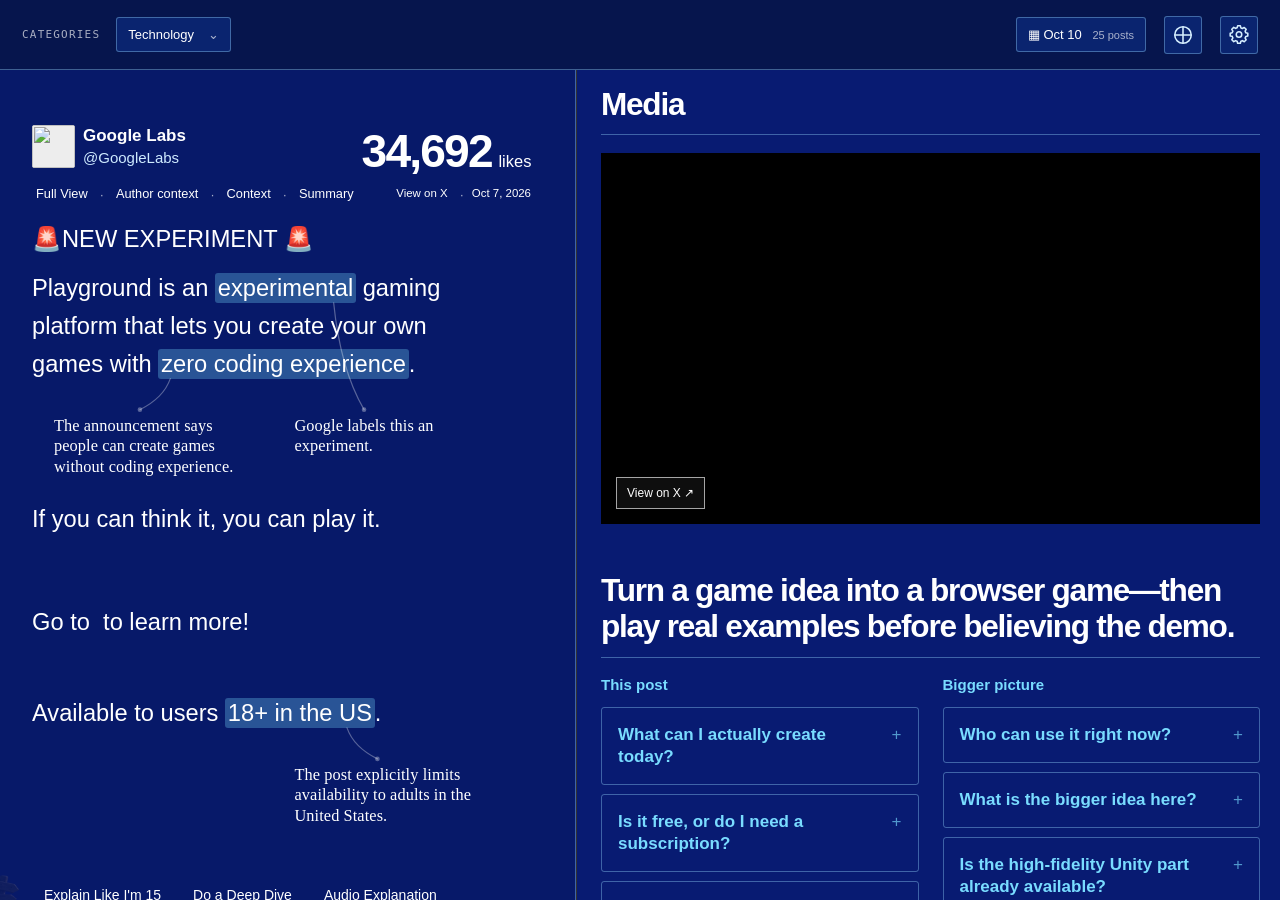
==== commit d2c70269: "Keep Playground and redesign pilots pinned above daily posts" ====
--- a/index.html
+++ b/index.html
@@ -1,6 +1,6 @@
 <!doctype html>
 <html lang="en"><head><meta charset="utf-8"><meta name="viewport" content="width=device-width,initial-scale=1"><meta name="description" content="Explore Unseen Gold: posts, perspectives and videos, with filters you control."><meta name="referrer" content="no-referrer"><title>Unseen Gold · Explore</title><link rel="icon" href="assets/logo.png"><link rel="stylesheet" href="style.css?v=black-video-frame-6"><link rel="stylesheet" href="themes.css?v=paper-library-2"><link rel="stylesheet" href="theme-palettes.css?v=expanded-paper-1"><link rel="stylesheet" href="theme-paper.css?v=paper-library-2"><link rel="stylesheet" href="left-reading.css?v=likes-size-nudge-2"><link rel="stylesheet" href="storyline-clean.css?v=1"><link rel="stylesheet" href="compact-feed.css?v=content-only-2"><link rel="stylesheet" href="card-stickers.css?v=expanded-edge-art-3"><link rel="stylesheet" href="world-context.css?v=soft-current-hover-8"><link rel="stylesheet" href="daily-reading.css?v=click-note-3"><link rel="stylesheet" href="category-filters.css?v=1"><link rel="stylesheet" href="reading-progress.css?v=bottom-float-13"><link rel="stylesheet" href="thread-reading.css?v=blue-contrast-7"><link rel="stylesheet" href="floating-video.css?v=draggable-mini-15"><link rel="stylesheet" href="thread-theme.css?v=blue-contrast-4"><link rel="stylesheet" href="post-mini-view.css?v=metadata-size-5"><link rel="stylesheet" href="profile-viewer.css?v=tap-card-5"><link rel="stylesheet" href="post-explorations.css?v=questions-overview-3"><link rel="stylesheet" href="guided-exploration.css?v=guided-visit-2"><link rel="stylesheet" href="youtube-reading.css?v=minute-paragraphs-2"><link rel="stylesheet" href="mobile.css?v=transparent-media-15"></head>
 <body><nav id="folder-bar" class="folder-bar" aria-label="Browse categories and daily collections"></nav>
-<main><p id="summary" class="sr-only" role="status">Loading your library…</p><section id="viewer"><section id="compact-feed" aria-label="Compact post feed" hidden></section><div class="post-stage"><nav class="post-step-toolbar" aria-label="Browse one post at a time"><button type="button" id="step-prev">← Previous</button><span class="post-step-count"></span><button type="button" id="step-next">Next →</button></nav><div class="post-position"><section id="feed" aria-label="Post feed"></section></div><nav class="post-browser" aria-label="Browse posts"><div id="post-thumbnails" aria-label="Post previews"></div><div class="post-nav-arrows"><button id="prev" class="nav-arrow" aria-label="Previous post">←</button><button id="next" class="nav-arrow" aria-label="Next post">→</button></div></nav></div><aside id="insights" aria-label="Post information"></aside></section><section id="empty" hidden><h2>No posts match these filters</h2><p>Try a lower minimum or a wider date range.</p><button id="empty-reset">Reset filters</button></section></main><header id="bottom-settings" class="topbar" inert><div class="filterbar" aria-label="Explore filters"><div id="common-filters"></div><span class="filter-divider" aria-hidden="true"></span><div id="advanced-filters"></div><div id="feed-layout-switch" role="group" aria-label="Feed layout"><button type="button" data-feed-layout="compact-full">Compact Full Width</button><button type="button" data-feed-layout="compact-split">Compact Split</button><button type="button" data-feed-layout="grid">Grid</button><button type="button" data-feed-layout="next-post">Next Post</button><button type="button" data-feed-layout="panels">Panels</button></div><button id="reset">Reset</button><span class="filter-divider" aria-hidden="true"></span><nav class="tabs" aria-label="Library"><button data-tab="explore" aria-pressed="true">Explore</button><button data-tab="curated" aria-pressed="false">Curated for You</button><button data-tab="saved" aria-pressed="false">Saved <span id="saved-count">0</span></button><button data-tab="custom" aria-pressed="false">My X</button></nav><a href="watch/">Video rooms</a><button id="second-screen">Second screen</button><button id="fullscreen" aria-label="Toggle fullscreen">⛶</button></div><form id="x-source-form" class="x-source-form"><label for="x-source-url">X link</label><input id="x-source-url" type="url" inputmode="url" placeholder="https://x.com/i/bookmarks" aria-label="Custom X link" required><button type="submit">Load</button><button type="button" id="x-import-open">Import data</button></form></header><dialog id="x-import-dialog" class="x-import-dialog"><form method="dialog" class="x-import-dialog-head"><h2>Import X posts</h2><button aria-label="Close import dialog">×</button></form><p>Paste a JSON array of posts captured from the X link. Your imported posts stay in this browser.</p><textarea id="x-import-json" aria-label="X posts JSON" spellcheck="false" placeholder='[{"url":"https://x.com/name/status/123","xText":"Post text"}]'></textarea><div class="x-import-dialog-actions"><span id="x-import-status" role="status"></span><button type="button" id="x-import-save">Show posts</button></div></dialog><script src="mobile-source-previews.js?v=verified-blocks-1"></script><script src="explorer-core.js?v=feed-order-1"></script><script src="source-explainers.js?v=muse-link-1"></script><script src="related-posts.js?v=1"></script><script src="storyline-data.js?v=1"></script><script src="researcher-profiles.js?v=3"></script><script src="world-context.js?v=leaf-descriptions-4"></script><script src="category-filters.js?v=1"></script><script src="daily-reading.js?v=1"></script><script src="floating-video.js?v=draggable-mini-16"></script><script src="youtube-reading-data.js?v=source-text-1"></script><script src="youtube-reading.js?v=visible-autoplay-3"></script><script src="post-explorations-data.js?v=research-five-2"></script><script src="guided-exploration-data.js?v=guided-five-2"></script><script src="guided-exploration.js?v=mobile-preview-policy-3"></script><script src="post-explorations.js?v=guided-visit-6"></script><script src="discussion-demo.js?v=mini-priority-21"></script><script src="card-stickers.js?v=24-edge-art-2"></script><script src="left-reading.js?v=connected-notes-1"></script><script src="compact-feed.js?v=grid-fullscreen-1"></script><script src="highlight-popup.js?v=content-only-4"></script><script src="post-mini-view.js?v=full-view-4"></script><script src="author-profiles.js?v=public-profiles-1"></script><script src="profile-viewer.js?v=first-card-5"></script><script src="reading-arrows.js?v=consistent-line-color-1"></script>
+<main><p id="summary" class="sr-only" role="status">Loading your library…</p><section id="viewer"><section id="compact-feed" aria-label="Compact post feed" hidden></section><div class="post-stage"><nav class="post-step-toolbar" aria-label="Browse one post at a time"><button type="button" id="step-prev">← Previous</button><span class="post-step-count"></span><button type="button" id="step-next">Next →</button></nav><div class="post-position"><section id="feed" aria-label="Post feed"></section></div><nav class="post-browser" aria-label="Browse posts"><div id="post-thumbnails" aria-label="Post previews"></div><div class="post-nav-arrows"><button id="prev" class="nav-arrow" aria-label="Previous post">←</button><button id="next" class="nav-arrow" aria-label="Next post">→</button></div></nav></div><aside id="insights" aria-label="Post information"></aside></section><section id="empty" hidden><h2>No posts match these filters</h2><p>Try a lower minimum or a wider date range.</p><button id="empty-reset">Reset filters</button></section></main><header id="bottom-settings" class="topbar" inert><div class="filterbar" aria-label="Explore filters"><div id="common-filters"></div><span class="filter-divider" aria-hidden="true"></span><div id="advanced-filters"></div><div id="feed-layout-switch" role="group" aria-label="Feed layout"><button type="button" data-feed-layout="compact-full">Compact Full Width</button><button type="button" data-feed-layout="compact-split">Compact Split</button><button type="button" data-feed-layout="grid">Grid</button><button type="button" data-feed-layout="next-post">Next Post</button><button type="button" data-feed-layout="panels">Panels</button></div><button id="reset">Reset</button><span class="filter-divider" aria-hidden="true"></span><nav class="tabs" aria-label="Library"><button data-tab="explore" aria-pressed="true">Explore</button><button data-tab="curated" aria-pressed="false">Curated for You</button><button data-tab="saved" aria-pressed="false">Saved <span id="saved-count">0</span></button><button data-tab="custom" aria-pressed="false">My X</button></nav><a href="watch/">Video rooms</a><button id="second-screen">Second screen</button><button id="fullscreen" aria-label="Toggle fullscreen">⛶</button></div><form id="x-source-form" class="x-source-form"><label for="x-source-url">X link</label><input id="x-source-url" type="url" inputmode="url" placeholder="https://x.com/i/bookmarks" aria-label="Custom X link" required><button type="submit">Load</button><button type="button" id="x-import-open">Import data</button></form></header><dialog id="x-import-dialog" class="x-import-dialog"><form method="dialog" class="x-import-dialog-head"><h2>Import X posts</h2><button aria-label="Close import dialog">×</button></form><p>Paste a JSON array of posts captured from the X link. Your imported posts stay in this browser.</p><textarea id="x-import-json" aria-label="X posts JSON" spellcheck="false" placeholder='[{"url":"https://x.com/name/status/123","xText":"Post text"}]'></textarea><div class="x-import-dialog-actions"><span id="x-import-status" role="status"></span><button type="button" id="x-import-save">Show posts</button></div></dialog><script src="mobile-source-previews.js?v=verified-blocks-1"></script><script src="explorer-core.js?v=pinned-pilots-2"></script><script src="source-explainers.js?v=muse-link-1"></script><script src="related-posts.js?v=1"></script><script src="storyline-data.js?v=1"></script><script src="researcher-profiles.js?v=3"></script><script src="world-context.js?v=leaf-descriptions-4"></script><script src="category-filters.js?v=1"></script><script src="daily-reading.js?v=1"></script><script src="floating-video.js?v=draggable-mini-16"></script><script src="youtube-reading-data.js?v=source-text-1"></script><script src="youtube-reading.js?v=visible-autoplay-3"></script><script src="post-explorations-data.js?v=research-five-2"></script><script src="guided-exploration-data.js?v=guided-five-2"></script><script src="guided-exploration.js?v=mobile-preview-policy-3"></script><script src="post-explorations.js?v=guided-visit-6"></script><script src="discussion-demo.js?v=mini-priority-21"></script><script src="card-stickers.js?v=24-edge-art-2"></script><script src="left-reading.js?v=connected-notes-1"></script><script src="compact-feed.js?v=grid-fullscreen-1"></script><script src="highlight-popup.js?v=content-only-4"></script><script src="post-mini-view.js?v=full-view-4"></script><script src="author-profiles.js?v=public-profiles-1"></script><script src="profile-viewer.js?v=first-card-5"></script><script src="reading-arrows.js?v=consistent-line-color-1"></script>
 <script src="author-context.js?v=post-role-1"></script><script src="post-context.js?v=1"></script><script src="post-summaries.js?v=1"></script><script src="reading-note-details.js?v=extra-context-1"></script>
-<script src="thread-reading.js?v=resource-cues-2"></script><script src="app.js?v=mobile-profile-tap-23"></script><script src="reading-progress.js?v=right-nudge-14"></script><script src="mobile-video.js?v=autoplay-mini-2"></script><script src="mobile.js?v=links-after-explore-11"></script></body></html>
+<script src="thread-reading.js?v=resource-cues-2"></script><script src="app.js?v=pinned-pilots-2"></script><script src="reading-progress.js?v=right-nudge-14"></script><script src="mobile-video.js?v=autoplay-mini-2"></script><script src="mobile.js?v=links-after-explore-11"></script></body></html>
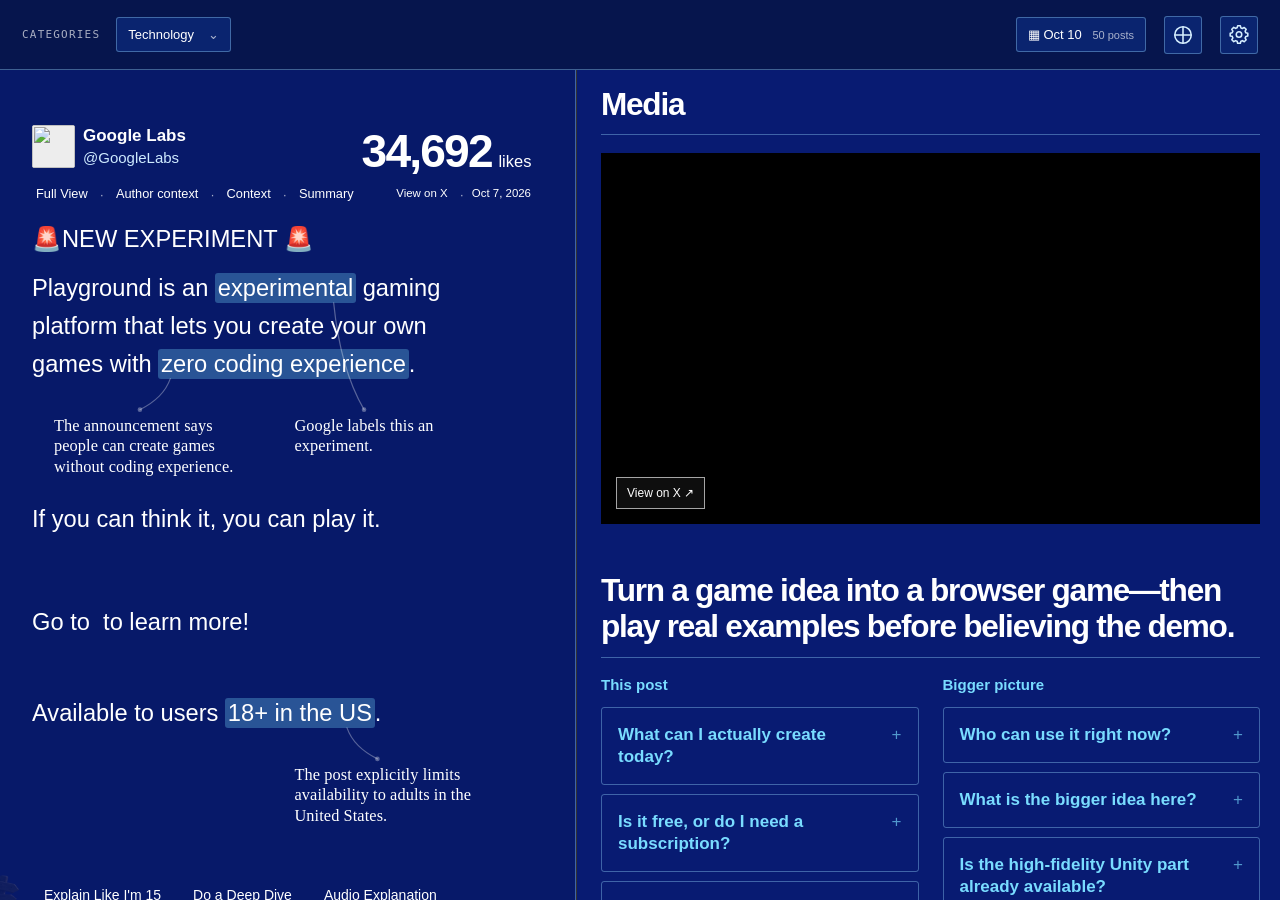
==== commit e9ce45b9: "Expand five selected discoveries with guided research panels" ====
--- a/index.html
+++ b/index.html
@@ -1,6 +1,6 @@
 <!doctype html>
 <html lang="en"><head><meta charset="utf-8"><meta name="viewport" content="width=device-width,initial-scale=1"><meta name="description" content="Explore Unseen Gold: posts, perspectives and videos, with filters you control."><meta name="referrer" content="no-referrer"><title>Unseen Gold · Explore</title><link rel="icon" href="assets/logo.png"><link rel="stylesheet" href="style.css?v=black-video-frame-6"><link rel="stylesheet" href="themes.css?v=paper-library-2"><link rel="stylesheet" href="theme-palettes.css?v=expanded-paper-1"><link rel="stylesheet" href="theme-paper.css?v=paper-library-2"><link rel="stylesheet" href="left-reading.css?v=likes-size-nudge-2"><link rel="stylesheet" href="storyline-clean.css?v=1"><link rel="stylesheet" href="compact-feed.css?v=content-only-2"><link rel="stylesheet" href="card-stickers.css?v=expanded-edge-art-3"><link rel="stylesheet" href="world-context.css?v=soft-current-hover-8"><link rel="stylesheet" href="daily-reading.css?v=click-note-3"><link rel="stylesheet" href="category-filters.css?v=1"><link rel="stylesheet" href="reading-progress.css?v=bottom-float-13"><link rel="stylesheet" href="thread-reading.css?v=blue-contrast-7"><link rel="stylesheet" href="floating-video.css?v=draggable-mini-15"><link rel="stylesheet" href="thread-theme.css?v=blue-contrast-4"><link rel="stylesheet" href="post-mini-view.css?v=metadata-size-5"><link rel="stylesheet" href="profile-viewer.css?v=tap-card-5"><link rel="stylesheet" href="post-explorations.css?v=questions-overview-3"><link rel="stylesheet" href="guided-exploration.css?v=guided-visit-2"><link rel="stylesheet" href="youtube-reading.css?v=minute-paragraphs-2"><link rel="stylesheet" href="mobile.css?v=transparent-media-15"></head>
 <body><nav id="folder-bar" class="folder-bar" aria-label="Browse categories and daily collections"></nav>
-<main><p id="summary" class="sr-only" role="status">Loading your library…</p><section id="viewer"><section id="compact-feed" aria-label="Compact post feed" hidden></section><div class="post-stage"><nav class="post-step-toolbar" aria-label="Browse one post at a time"><button type="button" id="step-prev">← Previous</button><span class="post-step-count"></span><button type="button" id="step-next">Next →</button></nav><div class="post-position"><section id="feed" aria-label="Post feed"></section></div><nav class="post-browser" aria-label="Browse posts"><div id="post-thumbnails" aria-label="Post previews"></div><div class="post-nav-arrows"><button id="prev" class="nav-arrow" aria-label="Previous post">←</button><button id="next" class="nav-arrow" aria-label="Next post">→</button></div></nav></div><aside id="insights" aria-label="Post information"></aside></section><section id="empty" hidden><h2>No posts match these filters</h2><p>Try a lower minimum or a wider date range.</p><button id="empty-reset">Reset filters</button></section></main><header id="bottom-settings" class="topbar" inert><div class="filterbar" aria-label="Explore filters"><div id="common-filters"></div><span class="filter-divider" aria-hidden="true"></span><div id="advanced-filters"></div><div id="feed-layout-switch" role="group" aria-label="Feed layout"><button type="button" data-feed-layout="compact-full">Compact Full Width</button><button type="button" data-feed-layout="compact-split">Compact Split</button><button type="button" data-feed-layout="grid">Grid</button><button type="button" data-feed-layout="next-post">Next Post</button><button type="button" data-feed-layout="panels">Panels</button></div><button id="reset">Reset</button><span class="filter-divider" aria-hidden="true"></span><nav class="tabs" aria-label="Library"><button data-tab="explore" aria-pressed="true">Explore</button><button data-tab="curated" aria-pressed="false">Curated for You</button><button data-tab="saved" aria-pressed="false">Saved <span id="saved-count">0</span></button><button data-tab="custom" aria-pressed="false">My X</button></nav><a href="watch/">Video rooms</a><button id="second-screen">Second screen</button><button id="fullscreen" aria-label="Toggle fullscreen">⛶</button></div><form id="x-source-form" class="x-source-form"><label for="x-source-url">X link</label><input id="x-source-url" type="url" inputmode="url" placeholder="https://x.com/i/bookmarks" aria-label="Custom X link" required><button type="submit">Load</button><button type="button" id="x-import-open">Import data</button></form></header><dialog id="x-import-dialog" class="x-import-dialog"><form method="dialog" class="x-import-dialog-head"><h2>Import X posts</h2><button aria-label="Close import dialog">×</button></form><p>Paste a JSON array of posts captured from the X link. Your imported posts stay in this browser.</p><textarea id="x-import-json" aria-label="X posts JSON" spellcheck="false" placeholder='[{"url":"https://x.com/name/status/123","xText":"Post text"}]'></textarea><div class="x-import-dialog-actions"><span id="x-import-status" role="status"></span><button type="button" id="x-import-save">Show posts</button></div></dialog><script src="mobile-source-previews.js?v=verified-blocks-1"></script><script src="explorer-core.js?v=pinned-pilots-2"></script><script src="source-explainers.js?v=muse-link-1"></script><script src="related-posts.js?v=1"></script><script src="storyline-data.js?v=1"></script><script src="researcher-profiles.js?v=3"></script><script src="world-context.js?v=leaf-descriptions-4"></script><script src="category-filters.js?v=1"></script><script src="daily-reading.js?v=1"></script><script src="floating-video.js?v=draggable-mini-16"></script><script src="youtube-reading-data.js?v=source-text-1"></script><script src="youtube-reading.js?v=visible-autoplay-3"></script><script src="post-explorations-data.js?v=research-five-2"></script><script src="guided-exploration-data.js?v=guided-five-2"></script><script src="guided-exploration.js?v=mobile-preview-policy-3"></script><script src="post-explorations.js?v=guided-visit-6"></script><script src="discussion-demo.js?v=mini-priority-21"></script><script src="card-stickers.js?v=24-edge-art-2"></script><script src="left-reading.js?v=connected-notes-1"></script><script src="compact-feed.js?v=grid-fullscreen-1"></script><script src="highlight-popup.js?v=content-only-4"></script><script src="post-mini-view.js?v=full-view-4"></script><script src="author-profiles.js?v=public-profiles-1"></script><script src="profile-viewer.js?v=first-card-5"></script><script src="reading-arrows.js?v=consistent-line-color-1"></script>
+<main><p id="summary" class="sr-only" role="status">Loading your library…</p><section id="viewer"><section id="compact-feed" aria-label="Compact post feed" hidden></section><div class="post-stage"><nav class="post-step-toolbar" aria-label="Browse one post at a time"><button type="button" id="step-prev">← Previous</button><span class="post-step-count"></span><button type="button" id="step-next">Next →</button></nav><div class="post-position"><section id="feed" aria-label="Post feed"></section></div><nav class="post-browser" aria-label="Browse posts"><div id="post-thumbnails" aria-label="Post previews"></div><div class="post-nav-arrows"><button id="prev" class="nav-arrow" aria-label="Previous post">←</button><button id="next" class="nav-arrow" aria-label="Next post">→</button></div></nav></div><aside id="insights" aria-label="Post information"></aside></section><section id="empty" hidden><h2>No posts match these filters</h2><p>Try a lower minimum or a wider date range.</p><button id="empty-reset">Reset filters</button></section></main><header id="bottom-settings" class="topbar" inert><div class="filterbar" aria-label="Explore filters"><div id="common-filters"></div><span class="filter-divider" aria-hidden="true"></span><div id="advanced-filters"></div><div id="feed-layout-switch" role="group" aria-label="Feed layout"><button type="button" data-feed-layout="compact-full">Compact Full Width</button><button type="button" data-feed-layout="compact-split">Compact Split</button><button type="button" data-feed-layout="grid">Grid</button><button type="button" data-feed-layout="next-post">Next Post</button><button type="button" data-feed-layout="panels">Panels</button></div><button id="reset">Reset</button><span class="filter-divider" aria-hidden="true"></span><nav class="tabs" aria-label="Library"><button data-tab="explore" aria-pressed="true">Explore</button><button data-tab="curated" aria-pressed="false">Curated for You</button><button data-tab="saved" aria-pressed="false">Saved <span id="saved-count">0</span></button><button data-tab="custom" aria-pressed="false">My X</button></nav><a href="watch/">Video rooms</a><button id="second-screen">Second screen</button><button id="fullscreen" aria-label="Toggle fullscreen">⛶</button></div><form id="x-source-form" class="x-source-form"><label for="x-source-url">X link</label><input id="x-source-url" type="url" inputmode="url" placeholder="https://x.com/i/bookmarks" aria-label="Custom X link" required><button type="submit">Load</button><button type="button" id="x-import-open">Import data</button></form></header><dialog id="x-import-dialog" class="x-import-dialog"><form method="dialog" class="x-import-dialog-head"><h2>Import X posts</h2><button aria-label="Close import dialog">×</button></form><p>Paste a JSON array of posts captured from the X link. Your imported posts stay in this browser.</p><textarea id="x-import-json" aria-label="X posts JSON" spellcheck="false" placeholder='[{"url":"https://x.com/name/status/123","xText":"Post text"}]'></textarea><div class="x-import-dialog-actions"><span id="x-import-status" role="status"></span><button type="button" id="x-import-save">Show posts</button></div></dialog><script src="mobile-source-previews.js?v=verified-blocks-1"></script><script src="explorer-core.js?v=expanded-ten-1"></script><script src="source-explainers.js?v=muse-link-1"></script><script src="related-posts.js?v=1"></script><script src="storyline-data.js?v=1"></script><script src="researcher-profiles.js?v=3"></script><script src="world-context.js?v=leaf-descriptions-4"></script><script src="category-filters.js?v=1"></script><script src="daily-reading.js?v=1"></script><script src="floating-video.js?v=draggable-mini-16"></script><script src="youtube-reading-data.js?v=expanded-video-sources-2"></script><script src="youtube-reading.js?v=visible-autoplay-3"></script><script src="post-explorations-data.js?v=expanded-ten-1"></script><script src="guided-exploration-data.js?v=expanded-ten-1"></script><script src="guided-exploration.js?v=mobile-preview-policy-3"></script><script src="post-explorations.js?v=guided-visit-6"></script><script src="discussion-demo.js?v=mini-priority-21"></script><script src="card-stickers.js?v=24-edge-art-2"></script><script src="left-reading.js?v=connected-notes-1"></script><script src="compact-feed.js?v=grid-fullscreen-1"></script><script src="highlight-popup.js?v=content-only-4"></script><script src="post-mini-view.js?v=full-view-4"></script><script src="author-profiles.js?v=public-profiles-1"></script><script src="profile-viewer.js?v=first-card-5"></script><script src="reading-arrows.js?v=consistent-line-color-1"></script>
 <script src="author-context.js?v=post-role-1"></script><script src="post-context.js?v=1"></script><script src="post-summaries.js?v=1"></script><script src="reading-note-details.js?v=extra-context-1"></script>
 <script src="thread-reading.js?v=resource-cues-2"></script><script src="app.js?v=pinned-pilots-2"></script><script src="reading-progress.js?v=right-nudge-14"></script><script src="mobile-video.js?v=autoplay-mini-2"></script><script src="mobile.js?v=links-after-explore-11"></script></body></html>
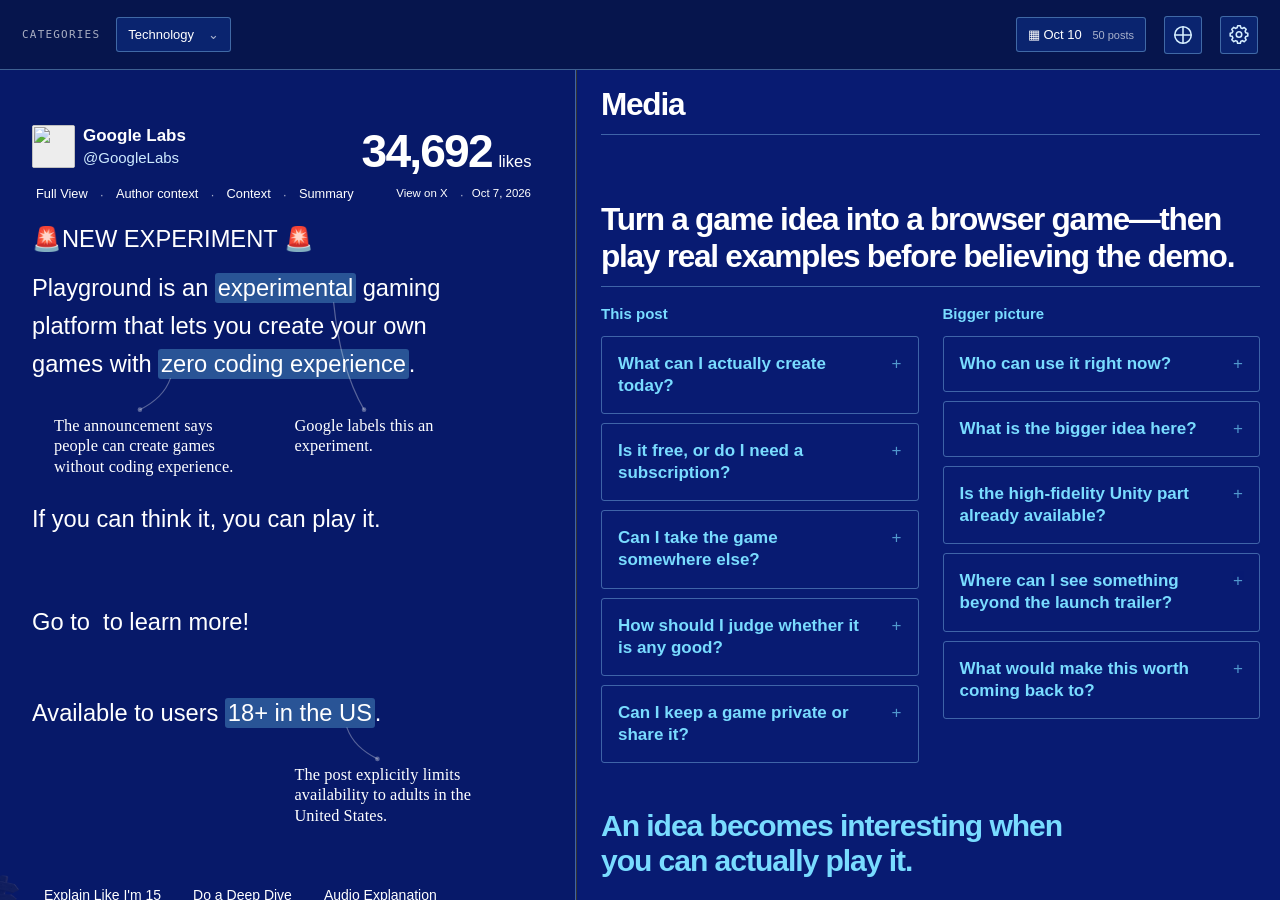
==== commit 8da1f655: "Fit desktop media frames to native dimensions" ====
--- a/index.html
+++ b/index.html
@@ -1,6 +1,6 @@
 <!doctype html>
-<html lang="en"><head><meta charset="utf-8"><meta name="viewport" content="width=device-width,initial-scale=1"><meta name="description" content="Explore Unseen Gold: posts, perspectives and videos, with filters you control."><meta name="referrer" content="no-referrer"><title>Unseen Gold · Explore</title><link rel="icon" href="assets/logo.png"><link rel="stylesheet" href="style.css?v=black-video-frame-6"><link rel="stylesheet" href="themes.css?v=paper-library-2"><link rel="stylesheet" href="theme-palettes.css?v=expanded-paper-1"><link rel="stylesheet" href="theme-paper.css?v=paper-library-2"><link rel="stylesheet" href="left-reading.css?v=likes-size-nudge-2"><link rel="stylesheet" href="storyline-clean.css?v=1"><link rel="stylesheet" href="compact-feed.css?v=content-only-2"><link rel="stylesheet" href="card-stickers.css?v=expanded-edge-art-3"><link rel="stylesheet" href="world-context.css?v=soft-current-hover-8"><link rel="stylesheet" href="daily-reading.css?v=click-note-3"><link rel="stylesheet" href="category-filters.css?v=1"><link rel="stylesheet" href="reading-progress.css?v=bottom-float-13"><link rel="stylesheet" href="thread-reading.css?v=blue-contrast-7"><link rel="stylesheet" href="floating-video.css?v=draggable-mini-15"><link rel="stylesheet" href="thread-theme.css?v=blue-contrast-4"><link rel="stylesheet" href="post-mini-view.css?v=metadata-size-5"><link rel="stylesheet" href="profile-viewer.css?v=tap-card-5"><link rel="stylesheet" href="post-explorations.css?v=questions-overview-3"><link rel="stylesheet" href="guided-exploration.css?v=guided-visit-2"><link rel="stylesheet" href="youtube-reading.css?v=minute-paragraphs-2"><link rel="stylesheet" href="mobile.css?v=transparent-media-15"></head>
+<html lang="en"><head><meta charset="utf-8"><meta name="viewport" content="width=device-width,initial-scale=1"><meta name="description" content="Explore Unseen Gold: posts, perspectives and videos, with filters you control."><meta name="referrer" content="no-referrer"><title>Unseen Gold · Explore</title><link rel="icon" href="assets/logo.png"><link rel="stylesheet" href="style.css?v=black-video-frame-6"><link rel="stylesheet" href="themes.css?v=paper-library-2"><link rel="stylesheet" href="theme-palettes.css?v=expanded-paper-1"><link rel="stylesheet" href="theme-paper.css?v=paper-library-2"><link rel="stylesheet" href="left-reading.css?v=likes-size-nudge-2"><link rel="stylesheet" href="storyline-clean.css?v=1"><link rel="stylesheet" href="compact-feed.css?v=content-only-2"><link rel="stylesheet" href="card-stickers.css?v=expanded-edge-art-3"><link rel="stylesheet" href="world-context.css?v=soft-current-hover-8"><link rel="stylesheet" href="daily-reading.css?v=click-note-3"><link rel="stylesheet" href="category-filters.css?v=1"><link rel="stylesheet" href="reading-progress.css?v=bottom-float-13"><link rel="stylesheet" href="thread-reading.css?v=blue-contrast-7"><link rel="stylesheet" href="floating-video.css?v=edge-hover-band-16"><link rel="stylesheet" href="thread-theme.css?v=blue-contrast-4"><link rel="stylesheet" href="post-mini-view.css?v=metadata-size-5"><link rel="stylesheet" href="profile-viewer.css?v=tap-card-5"><link rel="stylesheet" href="post-explorations.css?v=questions-overview-3"><link rel="stylesheet" href="guided-exploration.css?v=page-notes-3"><link rel="stylesheet" href="youtube-reading.css?v=minute-paragraphs-2"><link rel="stylesheet" href="media-fit.css?v=native-media-1"><link rel="stylesheet" href="mobile.css?v=natural-media-size-16"></head>
 <body><nav id="folder-bar" class="folder-bar" aria-label="Browse categories and daily collections"></nav>
-<main><p id="summary" class="sr-only" role="status">Loading your library…</p><section id="viewer"><section id="compact-feed" aria-label="Compact post feed" hidden></section><div class="post-stage"><nav class="post-step-toolbar" aria-label="Browse one post at a time"><button type="button" id="step-prev">← Previous</button><span class="post-step-count"></span><button type="button" id="step-next">Next →</button></nav><div class="post-position"><section id="feed" aria-label="Post feed"></section></div><nav class="post-browser" aria-label="Browse posts"><div id="post-thumbnails" aria-label="Post previews"></div><div class="post-nav-arrows"><button id="prev" class="nav-arrow" aria-label="Previous post">←</button><button id="next" class="nav-arrow" aria-label="Next post">→</button></div></nav></div><aside id="insights" aria-label="Post information"></aside></section><section id="empty" hidden><h2>No posts match these filters</h2><p>Try a lower minimum or a wider date range.</p><button id="empty-reset">Reset filters</button></section></main><header id="bottom-settings" class="topbar" inert><div class="filterbar" aria-label="Explore filters"><div id="common-filters"></div><span class="filter-divider" aria-hidden="true"></span><div id="advanced-filters"></div><div id="feed-layout-switch" role="group" aria-label="Feed layout"><button type="button" data-feed-layout="compact-full">Compact Full Width</button><button type="button" data-feed-layout="compact-split">Compact Split</button><button type="button" data-feed-layout="grid">Grid</button><button type="button" data-feed-layout="next-post">Next Post</button><button type="button" data-feed-layout="panels">Panels</button></div><button id="reset">Reset</button><span class="filter-divider" aria-hidden="true"></span><nav class="tabs" aria-label="Library"><button data-tab="explore" aria-pressed="true">Explore</button><button data-tab="curated" aria-pressed="false">Curated for You</button><button data-tab="saved" aria-pressed="false">Saved <span id="saved-count">0</span></button><button data-tab="custom" aria-pressed="false">My X</button></nav><a href="watch/">Video rooms</a><button id="second-screen">Second screen</button><button id="fullscreen" aria-label="Toggle fullscreen">⛶</button></div><form id="x-source-form" class="x-source-form"><label for="x-source-url">X link</label><input id="x-source-url" type="url" inputmode="url" placeholder="https://x.com/i/bookmarks" aria-label="Custom X link" required><button type="submit">Load</button><button type="button" id="x-import-open">Import data</button></form></header><dialog id="x-import-dialog" class="x-import-dialog"><form method="dialog" class="x-import-dialog-head"><h2>Import X posts</h2><button aria-label="Close import dialog">×</button></form><p>Paste a JSON array of posts captured from the X link. Your imported posts stay in this browser.</p><textarea id="x-import-json" aria-label="X posts JSON" spellcheck="false" placeholder='[{"url":"https://x.com/name/status/123","xText":"Post text"}]'></textarea><div class="x-import-dialog-actions"><span id="x-import-status" role="status"></span><button type="button" id="x-import-save">Show posts</button></div></dialog><script src="mobile-source-previews.js?v=verified-blocks-1"></script><script src="explorer-core.js?v=expanded-ten-1"></script><script src="source-explainers.js?v=muse-link-1"></script><script src="related-posts.js?v=1"></script><script src="storyline-data.js?v=1"></script><script src="researcher-profiles.js?v=3"></script><script src="world-context.js?v=leaf-descriptions-4"></script><script src="category-filters.js?v=1"></script><script src="daily-reading.js?v=1"></script><script src="floating-video.js?v=draggable-mini-16"></script><script src="youtube-reading-data.js?v=expanded-video-sources-2"></script><script src="youtube-reading.js?v=visible-autoplay-3"></script><script src="post-explorations-data.js?v=expanded-ten-1"></script><script src="guided-exploration-data.js?v=expanded-ten-1"></script><script src="guided-exploration.js?v=mobile-preview-policy-3"></script><script src="post-explorations.js?v=guided-visit-6"></script><script src="discussion-demo.js?v=mini-priority-21"></script><script src="card-stickers.js?v=24-edge-art-2"></script><script src="left-reading.js?v=connected-notes-1"></script><script src="compact-feed.js?v=grid-fullscreen-1"></script><script src="highlight-popup.js?v=content-only-4"></script><script src="post-mini-view.js?v=full-view-4"></script><script src="author-profiles.js?v=public-profiles-1"></script><script src="profile-viewer.js?v=first-card-5"></script><script src="reading-arrows.js?v=consistent-line-color-1"></script>
+<main><p id="summary" class="sr-only" role="status">Loading your library…</p><section id="viewer"><section id="compact-feed" aria-label="Compact post feed" hidden></section><div class="post-stage"><nav class="post-step-toolbar" aria-label="Browse one post at a time"><button type="button" id="step-prev">← Previous</button><span class="post-step-count"></span><button type="button" id="step-next">Next →</button></nav><div class="post-position"><section id="feed" aria-label="Post feed"></section></div><nav class="post-browser" aria-label="Browse posts"><div id="post-thumbnails" aria-label="Post previews"></div><div class="post-nav-arrows"><button id="prev" class="nav-arrow" aria-label="Previous post">←</button><button id="next" class="nav-arrow" aria-label="Next post">→</button></div></nav></div><aside id="insights" aria-label="Post information"></aside></section><section id="empty" hidden><h2>No posts match these filters</h2><p>Try a lower minimum or a wider date range.</p><button id="empty-reset">Reset filters</button></section></main><header id="bottom-settings" class="topbar" inert><div class="filterbar" aria-label="Explore filters"><div id="common-filters"></div><span class="filter-divider" aria-hidden="true"></span><div id="advanced-filters"></div><div id="feed-layout-switch" role="group" aria-label="Feed layout"><button type="button" data-feed-layout="compact-full">Compact Full Width</button><button type="button" data-feed-layout="compact-split">Compact Split</button><button type="button" data-feed-layout="grid">Grid</button><button type="button" data-feed-layout="next-post">Next Post</button><button type="button" data-feed-layout="panels">Panels</button></div><button id="reset">Reset</button><span class="filter-divider" aria-hidden="true"></span><nav class="tabs" aria-label="Library"><button data-tab="explore" aria-pressed="true">Explore</button><button data-tab="curated" aria-pressed="false">Curated for You</button><button data-tab="saved" aria-pressed="false">Saved <span id="saved-count">0</span></button><button data-tab="custom" aria-pressed="false">My X</button></nav><a href="watch/">Video rooms</a><button id="second-screen">Second screen</button><button id="fullscreen" aria-label="Toggle fullscreen">⛶</button></div><form id="x-source-form" class="x-source-form"><label for="x-source-url">X link</label><input id="x-source-url" type="url" inputmode="url" placeholder="https://x.com/i/bookmarks" aria-label="Custom X link" required><button type="submit">Load</button><button type="button" id="x-import-open">Import data</button></form></header><dialog id="x-import-dialog" class="x-import-dialog"><form method="dialog" class="x-import-dialog-head"><h2>Import X posts</h2><button aria-label="Close import dialog">×</button></form><p>Paste a JSON array of posts captured from the X link. Your imported posts stay in this browser.</p><textarea id="x-import-json" aria-label="X posts JSON" spellcheck="false" placeholder='[{"url":"https://x.com/name/status/123","xText":"Post text"}]'></textarea><div class="x-import-dialog-actions"><span id="x-import-status" role="status"></span><button type="button" id="x-import-save">Show posts</button></div></dialog><script src="mobile-source-previews.js?v=verified-blocks-1"></script><script src="explorer-core.js?v=expanded-ten-1"></script><script src="source-explainers.js?v=muse-link-1"></script><script src="related-posts.js?v=1"></script><script src="storyline-data.js?v=1"></script><script src="researcher-profiles.js?v=3"></script><script src="world-context.js?v=leaf-descriptions-4"></script><script src="category-filters.js?v=1"></script><script src="daily-reading.js?v=1"></script><script src="floating-video.js?v=native-media-mini-17"></script><script src="youtube-reading-data.js?v=expanded-video-sources-2"></script><script src="youtube-reading.js?v=visible-autoplay-3"></script><script src="post-explorations-data.js?v=expanded-ten-2"></script><script src="guided-exploration-data.js?v=original-sites-2"></script><script src="guided-exploration.js?v=original-sites-4"></script><script src="post-explorations.js?v=guided-visit-6"></script><script src="discussion-demo.js?v=mini-priority-21"></script><script src="card-stickers.js?v=24-edge-art-2"></script><script src="left-reading.js?v=connected-notes-1"></script><script src="compact-feed.js?v=grid-fullscreen-1"></script><script src="highlight-popup.js?v=content-only-4"></script><script src="post-mini-view.js?v=full-view-4"></script><script src="author-profiles.js?v=public-profiles-1"></script><script src="profile-viewer.js?v=first-card-5"></script><script src="reading-arrows.js?v=consistent-line-color-1"></script>
 <script src="author-context.js?v=post-role-1"></script><script src="post-context.js?v=1"></script><script src="post-summaries.js?v=1"></script><script src="reading-note-details.js?v=extra-context-1"></script>
-<script src="thread-reading.js?v=resource-cues-2"></script><script src="app.js?v=pinned-pilots-2"></script><script src="reading-progress.js?v=right-nudge-14"></script><script src="mobile-video.js?v=autoplay-mini-2"></script><script src="mobile.js?v=links-after-explore-11"></script></body></html>
+<script src="thread-reading.js?v=resource-cues-2"></script><script src="app.js?v=pinned-pilots-2"></script><script src="reading-progress.js?v=right-nudge-14"></script><script src="mobile-video.js?v=natural-media-slot-3"></script><script src="mobile.js?v=links-after-explore-11"></script></body></html>
--- a/floating-video.css
+++ b/floating-video.css
@@ -68,11 +68,12 @@
   position:absolute;top:0;bottom:42px;width:15%;z-index:1;
   display:none;align-items:center;justify-content:center;
   margin:0;padding:0;border:0;border-radius:0;
-  background:color-mix(in srgb,var(--blue-panel) 20%,transparent);color:#fff;
+  background:transparent;color:#fff;
   font:500 12px/1.2 system-ui,sans-serif;cursor:pointer;transition:none;
 }
 .insight-video-skip-back{left:0}
 .insight-video-skip-forward{right:0}
+.insight-video-skip:hover{background:color-mix(in srgb,var(--blue-panel) 20%,transparent)}
 .insight-video-player:has(> video:hover,.insight-video-skip:hover) > .insight-video-skip {display:flex}
 .insight-video-player.is-post-expanded > .insight-video-skip{bottom:0}
 .insight-video-player.is-post-expanded .insight-video-controls{z-index:2}
--- a/guided-exploration.css
+++ b/guided-exploration.css
@@ -10,6 +10,8 @@
 .guided-source-bar nav { display: flex; align-items: center; gap: 8px; flex: 0 0 auto; }
 .guided-source-bar button { font: inherit; padding: 6px 8px; color: inherit; background: transparent; border: 0px; border-radius: 3px; cursor: pointer; white-space: nowrap; }
 .guided-source-bar button[aria-pressed="true"], .guided-source-bar button:hover { color: var(--theme-text,var(--sky)); background: var(--button-hover); }
+.guided-source-bar button[hidden] { display: none; }
+.guided-embed-notice { font-size: 13px; line-height: 1.5; color: var(--theme-muted,var(--sky)); margin: 0 0 12px; }
 .guided-stop a { color: var(--theme-accent-text,var(--sky)); text-decoration: none; }
 .guided-stop a:hover { text-decoration: underline; }
 .guided-layout { display: grid; grid-template-columns: minmax(0px, 3fr) minmax(0px, 1fr); align-items: stretch; border: 1px solid var(--blue-line); border-radius: 4px; overflow: hidden; }
@@ -28,6 +30,11 @@
 .guided-companion-label { display: block; font-size: 10px; letter-spacing: 0.1em; text-transform: uppercase; color: var(--theme-muted,var(--sky)); margin-bottom: 22px; }
 .guided-companion-copy h3 { font-size: 19px; line-height: 1.25; font-weight: 600; letter-spacing: -0.02em; margin: 0px 0px 14px; overflow-wrap: anywhere; }
 .guided-companion-copy p { font-size: 14px; line-height: 1.6; margin: 0px; overflow-wrap: anywhere; }
+.guided-page-notes { margin-top: 22px; }
+.guided-stop[data-guided-view="reader"] .guided-page-notes { display: none; }
+.guided-page-notes details { border-top: 1px solid var(--blue-line); padding: 12px 0; }
+.guided-page-notes summary { cursor: pointer; font-size: 13px; line-height: 1.5; }
+.guided-page-notes p { font-size: 13px; line-height: 1.6; margin: 12px 0 0; overflow-wrap: anywhere; }
 .guided-companion-hint { display: block; font-size: 11px; line-height: 1.5; color: var(--theme-muted,var(--sky)); margin-top: 26px; }
 .guided-live iframe { display: block; width: 100%; height: 100%; border: 0px; background: rgb(255, 255, 255); }
 .guided-source-credit { display: flex; gap: 8px; flex-wrap: wrap; padding-top: 10px; font-size: 11px; line-height: 1.5; color: var(--theme-muted,var(--sky)); }
@@ -50,4 +57,4 @@
   .guided-companion-label { margin-bottom: 12px; }
   .guided-companion-hint { margin-top: 12px; }
   .guided-source-credit > span { margin-left: 0px; width: 100%; }
-}+}
--- a/media-fit.css
+++ b/media-fit.css
@@ -0,0 +1,35 @@
+/* Attached media keeps its own proportions on the desktop site. */
+@media (min-width:761px) {
+  #feed .post-reading .media { align-items:start; }
+  #feed .post-reading .media > :is(img,video,a) { justify-self:start; }
+  #feed .post-reading .media :is(img,video),
+  #discussion-host .insight-image-trigger > img,
+  #discussion-host .insight-video-preview > img {
+    display:block; width:auto; height:auto; max-width:100%; max-height:72vh;
+    object-fit:contain; background:transparent; border:1px solid #3a3a3a;
+    box-sizing:border-box;
+  }
+  #discussion-host .insight-post-images { justify-items:start; align-items:start; }
+  #discussion-host .insight-post-images.multiple { align-items:flex-start; }
+  #discussion-host .insight-image-trigger,
+  #discussion-host .insight-video-slot,
+  #discussion-host .insight-video-player:not(.is-post-expanded):not(.is-reading-float):not(.is-cinema),
+  #discussion-host .insight-video-preview {
+    width:fit-content; max-width:100%; height:auto; min-height:0;
+    background:transparent;
+  }
+  #discussion-host .insight-post-images.multiple > :is(.insight-image-trigger,.insight-video-slot,.insight-video-preview) { flex:0 0 auto; }
+  #discussion-host .insight-video-player:not(.is-post-expanded):not(.is-reading-float):not(.is-cinema) > video {
+    display:block; width:auto; height:auto; max-width:100%; max-height:72vh;
+    object-fit:contain; background:transparent; border:1px solid #3a3a3a;
+    box-sizing:border-box;
+  }
+  #discussion-host .insight-video-preview { aspect-ratio:auto; border:0; }
+  #discussion-host .insight-video-preview:not(:has(img)) { width:300px; min-height:120px; border:1px solid #3a3a3a; }
+  .insight-video-player.is-post-expanded:not(.is-page-filling),
+  .insight-video-player.is-reading-float { background:transparent; border-color:#3a3a3a; }
+  .insight-video-player.is-reading-float > video { width:100%; height:auto; aspect-ratio:var(--floating-video-aspect,16/9); max-height:none; background:transparent; }
+  #post-image-preview { background:transparent; }
+  #post-image-preview img { background:transparent; border:1px solid #3a3a3a; }
+  .insight-video-player.is-post-expanded > video { background:transparent; border-color:#3a3a3a; }
+}
--- a/mobile.css
+++ b/mobile.css
@@ -111,12 +111,12 @@
 @media (max-width:760px) {
   #feed .mobile-feed-attachments { display:grid; gap:12px; width:100%; min-width:0; margin:0 0 22px; }
   #feed .post-reading-content > .media { display:none; }
-  #feed .mobile-media-strip { display:flex; gap:12px; width:100%; min-width:0; overflow-x:auto; overflow-y:hidden; overscroll-behavior-x:contain; scroll-snap-type:x proximity; }
-  #feed .mobile-media-strip > * { flex:0 0 calc(100% - 24px); width:calc(100% - 24px); max-width:none; height:260px; min-width:0; scroll-snap-align:start; object-fit:contain; background:transparent; border:1px solid #3a3a3a; border-radius:5px; }
+  #feed .mobile-media-strip { display:flex; gap:12px; width:100%; min-width:0; overflow-x:auto; overflow-y:hidden; overscroll-behavior-x:contain; scroll-snap-type:x proximity; align-items:flex-start; }
+  #feed .mobile-media-strip > * { flex:0 0 calc(100% - 24px); width:calc(100% - 24px); max-width:none; height:auto; min-width:0; scroll-snap-align:start; object-fit:contain; background:transparent; border:1px solid #3a3a3a; border-radius:5px; }
   #feed .mobile-media-strip > :only-child { flex-basis:100%; width:100%; }
   #feed .mobile-media-strip > a { display:grid; place-items:center; }
-  #feed .mobile-media-strip > a > img { display:block; width:100%; height:100%; object-fit:contain; background:transparent; border:0; }
-  #feed .mobile-video-player video { background:transparent; border:0; }
+  #feed .mobile-media-strip > a > img { display:block; width:100%; height:auto; object-fit:contain; background:transparent; border:0; }
+  #feed .mobile-video-player video { width:100%; height:auto; max-height:none; flex:0 0 auto; background:transparent; border:0; }
   #feed .mobile-video-controls { background:transparent; color:var(--theme-text,#fff); }
   #feed .mobile-video-controls button { color:inherit; }
   #feed .mobile-video-controls input { accent-color:var(--theme-text,#fff); }
